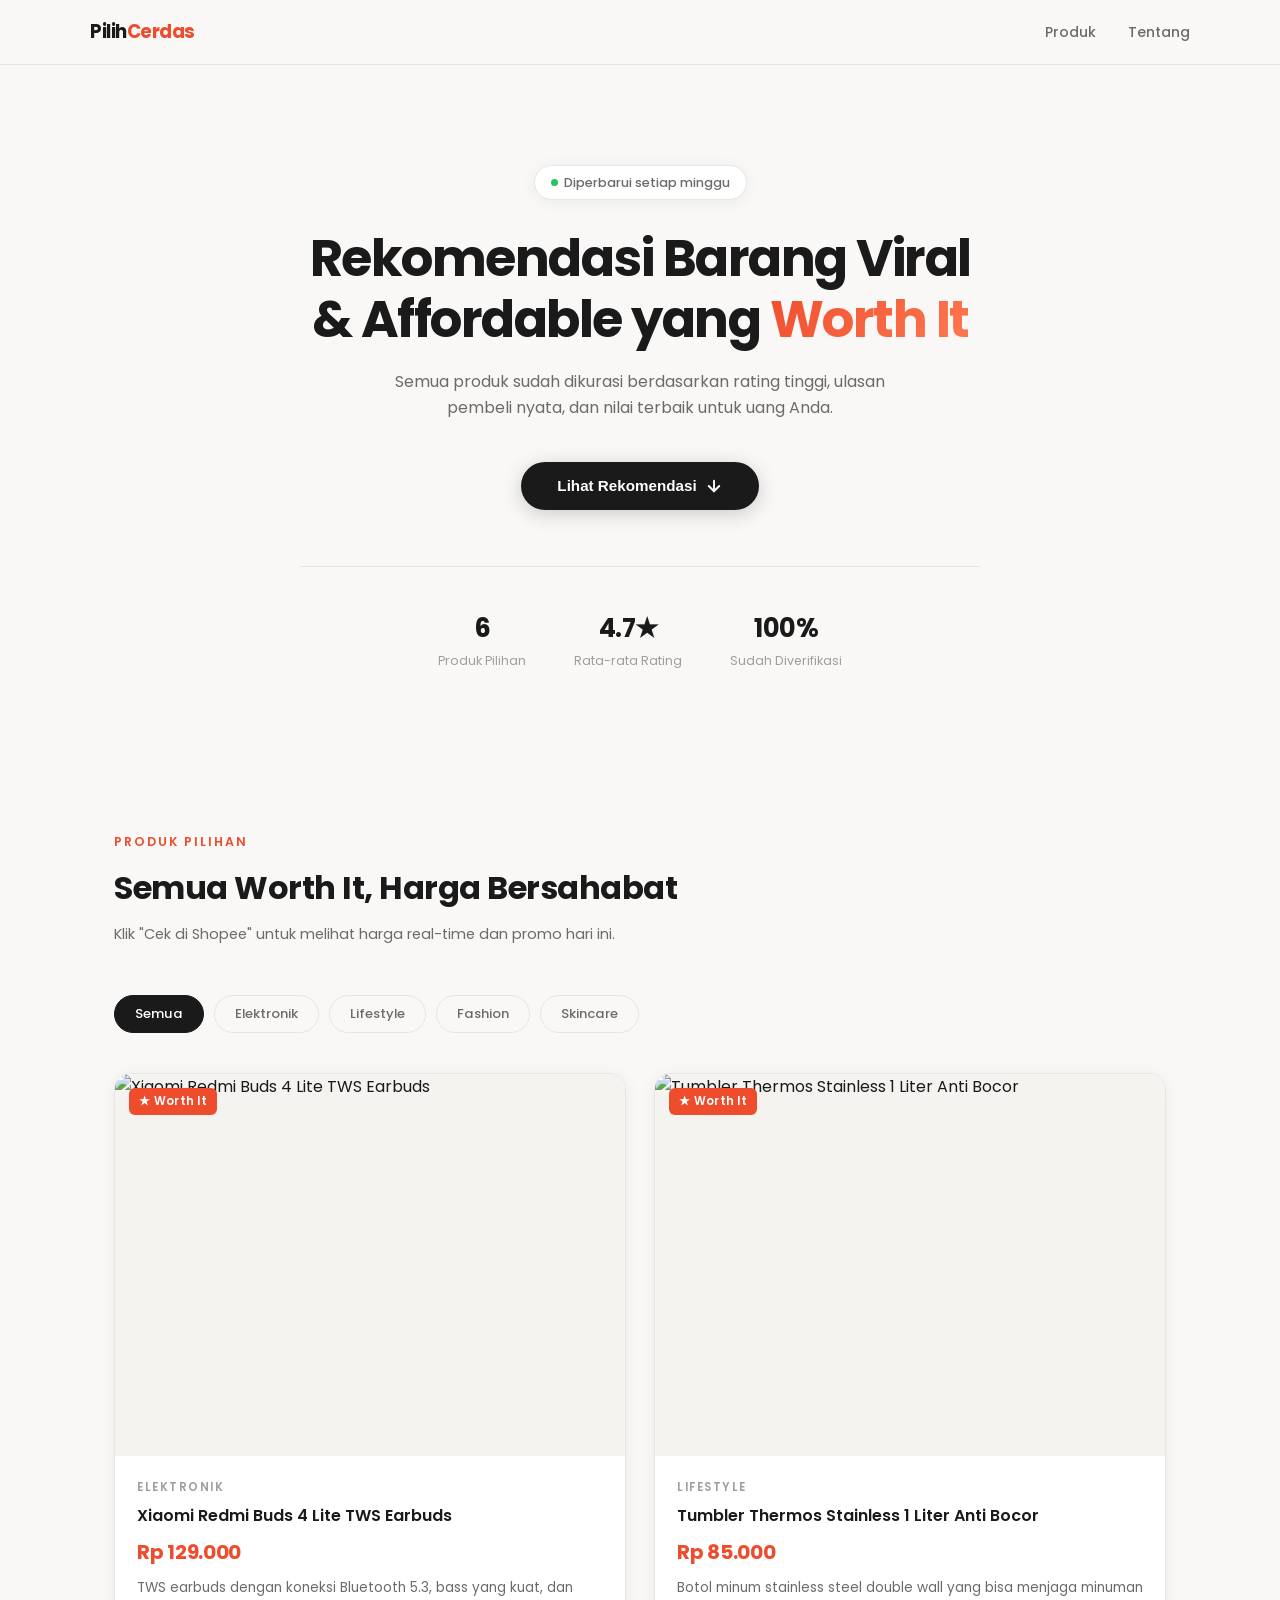
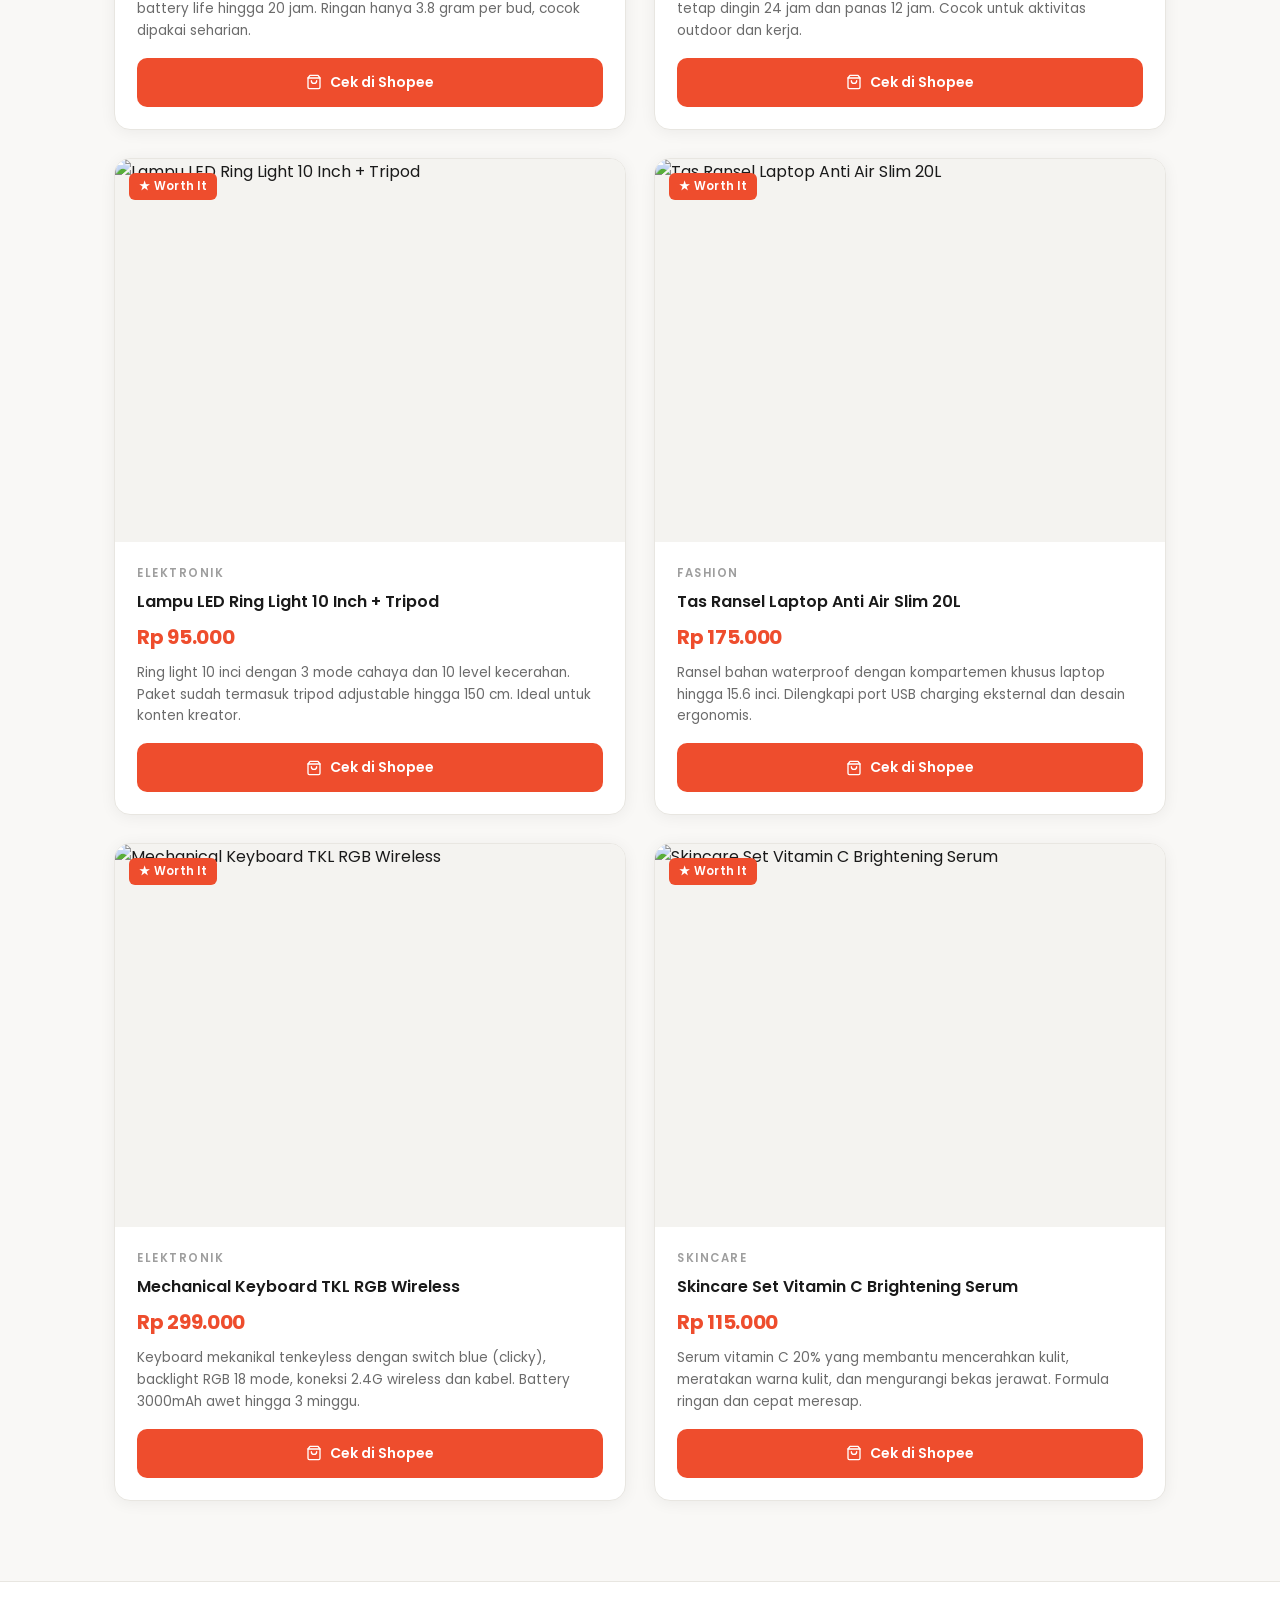
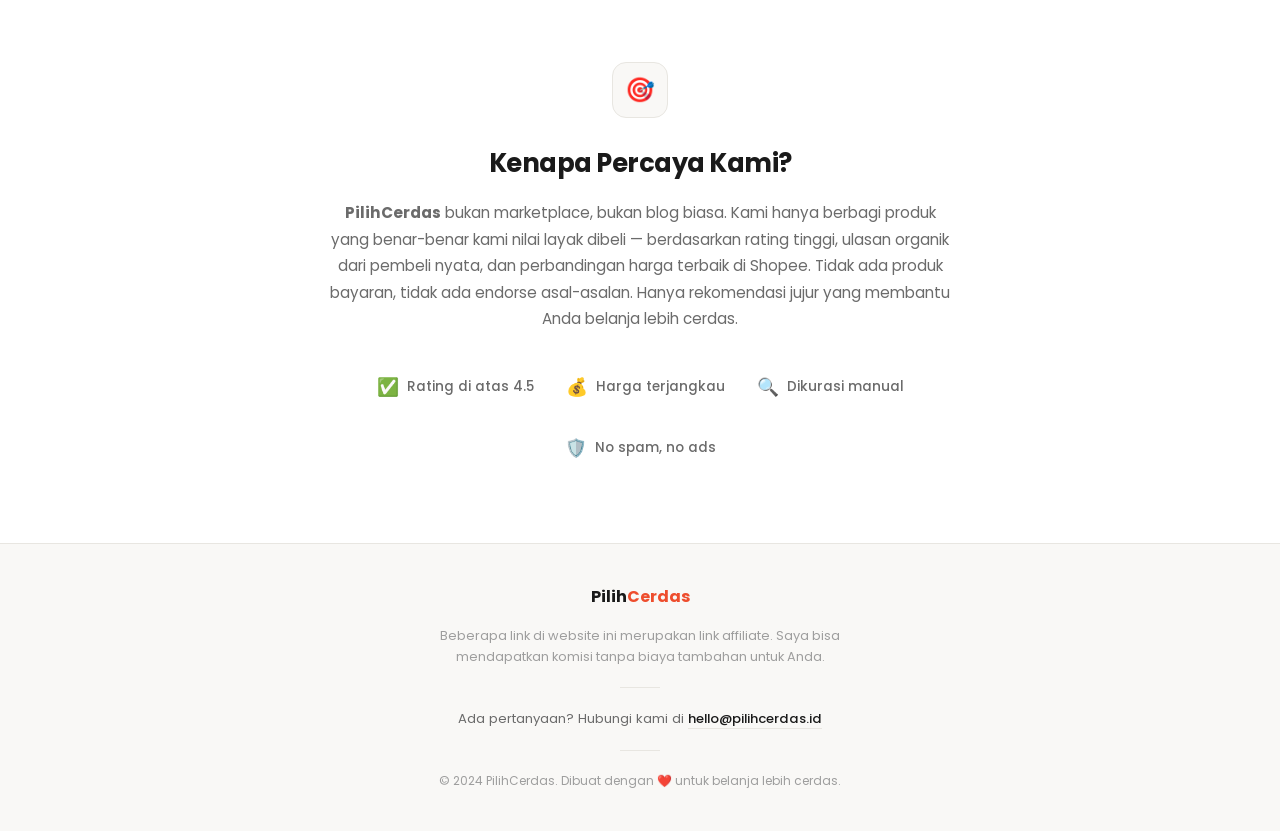
==== index.html @ 6d4639b8 "Update Google Tag Manager ID in index.html" ====
<!DOCTYPE html>
<html lang="id">
<head>
  <meta charset="UTF-8" />
  <meta name="viewport" content="width=device-width, initial-scale=1.0" />
  <title>PilihCerdas – Rekomendasi Produk Terbaik</title>
  <meta name="description" content="Kurasi produk viral & affordable yang sudah diseleksi berdasarkan rating, value, dan kualitas terbaik." />
  <link rel="stylesheet" href="style.css" />
  <!-- Google tag (gtag.js) -->
<script async src="https://www.googletagmanager.com/gtag/js?id=G-D03QNSQJG4"></script>
<script>
  window.dataLayer = window.dataLayer || [];
  function gtag(){dataLayer.push(arguments);}
  gtag('js', new Date());
  gtag('config', 'G-D03QNSQJG4');
</script>
</head>
<body class="index-page">

  <!-- NAVBAR -->
  <nav class="navbar">
    <div class="navbar-inner">
      <div class="nav-logo">Pilih<span>Cerdas</span></div>
      <ul class="nav-links">
        <li><a href="#products">Produk</a></li>
        <li><a href="#about">Tentang</a></li>
      </ul>
    </div>
  </nav>

  <!-- HERO SECTION -->
  <section class="hero">
    <div class="hero-inner">
      <div class="hero-badge">
        <span class="dot"></span>
        Diperbarui setiap minggu
      </div>

      <h1>Rekomendasi Barang Viral &amp; Affordable yang <em>Worth It</em></h1>

      <p class="hero-sub">
        Semua produk sudah dikurasi berdasarkan rating tinggi, ulasan pembeli nyata, dan nilai terbaik untuk uang Anda.
      </p>

      <button class="hero-cta" id="hero-cta">
        Lihat Rekomendasi
        <svg xmlns="http://www.w3.org/2000/svg" width="18" height="18" viewBox="0 0 24 24" fill="none" stroke="currentColor" stroke-width="2.5" stroke-linecap="round" stroke-linejoin="round">
          <line x1="12" y1="5" x2="12" y2="19"/>
          <polyline points="19 12 12 19 5 12"/>
        </svg>
      </button>

      <div class="hero-stats">
        <div class="stat">
          <div class="stat-num" id="stat-products">6</div>
          <div class="stat-label">Produk Pilihan</div>
        </div>
        <div class="stat">
          <div class="stat-num">4.7★</div>
          <div class="stat-label">Rata-rata Rating</div>
        </div>
        <div class="stat">
          <div class="stat-num">100%</div>
          <div class="stat-label">Sudah Diverifikasi</div>
        </div>
      </div>
    </div>
  </section>

  <!-- PRODUCTS SECTION -->
  <section id="products" class="products-section">
    <div class="section-header">
      <span class="section-tag">Produk Pilihan</span>
      <h2 class="section-title">Semua Worth It, Harga Bersahabat</h2>
      <p class="section-desc">Klik "Cek di Shopee" untuk melihat harga real-time dan promo hari ini.</p>
    </div>

    <div class="filter-pills" id="filter-pills">
      <!-- Rendered by JS -->
    </div>

    <div class="product-grid" id="product-grid">
      <!-- Rendered by JS -->
    </div>
  </section>

  <!-- ABOUT SECTION -->
  <section id="about" class="about-section">
    <div class="about-inner">
      <div class="about-icon">🎯</div>
      <h2>Kenapa Percaya Kami?</h2>
      <p>
        <strong>PilihCerdas</strong> bukan marketplace, bukan blog biasa. Kami hanya berbagi produk yang benar-benar kami nilai layak dibeli — berdasarkan rating tinggi, ulasan organik dari pembeli nyata, dan perbandingan harga terbaik di Shopee. Tidak ada produk bayaran, tidak ada endorse asal-asalan. Hanya rekomendasi jujur yang membantu Anda belanja lebih cerdas.
      </p>

      <div class="about-features">
        <div class="about-feat">
          <span class="icon">✅</span>
          Rating di atas 4.5
        </div>
        <div class="about-feat">
          <span class="icon">💰</span>
          Harga terjangkau
        </div>
        <div class="about-feat">
          <span class="icon">🔍</span>
          Dikurasi manual
        </div>
        <div class="about-feat">
          <span class="icon">🛡️</span>
          No spam, no ads
        </div>
      </div>
    </div>
  </section>

  <!-- FOOTER -->
  <footer>
    <div class="footer-inner">
      <div class="footer-logo">Pilih<span>Cerdas</span></div>
      <p class="footer-disclaimer">
        Beberapa link di website ini merupakan link affiliate. Saya bisa mendapatkan komisi tanpa biaya tambahan untuk Anda.
      </p>
      <div class="footer-divider"></div>
      <div class="footer-contact">
        Ada pertanyaan? Hubungi kami di <a href="mailto:hello@pilihcerdas.id">hello@pilihcerdas.id</a>
      </div>
      <div class="footer-divider"></div>
      <div class="footer-copy">© 2024 PilihCerdas. Dibuat dengan ❤️ untuk belanja lebih cerdas.</div>
    </div>
  </footer>

  <script src="script.js"></script>
  <script>
    // Update stats counter
    document.addEventListener('DOMContentLoaded', () => {
      const el = document.getElementById('stat-products');
      if (el) el.textContent = getProducts().length;
    });
  </script>

</body>
</html>
---- style.css ----
/* ================================
   GLOBAL & VARIABLES
================================ */
@import url('https://fonts.googleapis.com/css2?family=Poppins:wght@300;400;500;600;700&display=swap');

:root {
  --bg: #f9f8f6;
  --bg-card: #ffffff;
  --text-primary: #1a1a1a;
  --text-secondary: #6b6b6b;
  --text-muted: #9e9e9e;
  --accent: #1a1a1a;
  --accent-hover: #333333;
  --shopee: #ee4d2d;
  --shopee-hover: #d43a1e;
  --border: #e8e6e1;
  --shadow: 0 2px 16px rgba(0,0,0,0.06);
  --shadow-hover: 0 8px 32px rgba(0,0,0,0.12);
  --radius: 16px;
  --radius-sm: 10px;
  --radius-btn: 50px;
  --transition: 0.25s ease;
  --max-width: 1100px;
}

*, *::before, *::after {
  box-sizing: border-box;
  margin: 0;
  padding: 0;
}

html {
  scroll-behavior: smooth;
  font-size: 16px;
}

body {
  font-family: 'Poppins', sans-serif;
  background: var(--bg);
  color: var(--text-primary);
  line-height: 1.65;
  -webkit-font-smoothing: antialiased;
}

a {
  color: inherit;
  text-decoration: none;
}

img {
  max-width: 100%;
  display: block;
}

/* ================================
   NAVBAR
================================ */
.navbar {
  position: sticky;
  top: 0;
  z-index: 100;
  background: rgba(249, 248, 246, 0.88);
  backdrop-filter: blur(12px);
  -webkit-backdrop-filter: blur(12px);
  border-bottom: 1px solid var(--border);
  padding: 0 24px;
}

.navbar-inner {
  max-width: var(--max-width);
  margin: 0 auto;
  height: 64px;
  display: flex;
  align-items: center;
  justify-content: space-between;
}

.nav-logo {
  font-size: 1.15rem;
  font-weight: 700;
  letter-spacing: -0.5px;
}

.nav-logo span {
  color: var(--shopee);
}

.nav-links {
  display: flex;
  align-items: center;
  gap: 32px;
  list-style: none;
}

.nav-links a {
  font-size: 0.875rem;
  font-weight: 500;
  color: var(--text-secondary);
  transition: color var(--transition);
}

.nav-links a:hover {
  color: var(--text-primary);
}

/* ================================
   HERO SECTION
================================ */
.hero {
  padding: 100px 24px 80px;
  text-align: center;
  background: var(--bg);
}

.hero-inner {
  max-width: 680px;
  margin: 0 auto;
}

.hero-badge {
  display: inline-flex;
  align-items: center;
  gap: 6px;
  background: #fff;
  border: 1px solid var(--border);
  border-radius: var(--radius-btn);
  padding: 6px 16px;
  font-size: 0.8rem;
  font-weight: 500;
  color: var(--text-secondary);
  margin-bottom: 28px;
  box-shadow: var(--shadow);
}

.hero-badge .dot {
  width: 7px;
  height: 7px;
  background: #22c55e;
  border-radius: 50%;
  animation: pulse-dot 2s infinite;
}

@keyframes pulse-dot {
  0%, 100% { opacity: 1; }
  50% { opacity: 0.4; }
}

.hero h1 {
  font-size: clamp(2rem, 5vw, 3.2rem);
  font-weight: 700;
  line-height: 1.18;
  letter-spacing: -1.5px;
  color: var(--text-primary);
  margin-bottom: 20px;
}

.hero h1 em {
  font-style: normal;
  background: linear-gradient(135deg, var(--shopee), #ff7a50);
  -webkit-background-clip: text;
  -webkit-text-fill-color: transparent;
  background-clip: text;
}

.hero-sub {
  font-size: 1rem;
  color: var(--text-secondary);
  font-weight: 400;
  max-width: 520px;
  margin: 0 auto 40px;
}

.hero-cta {
  display: inline-flex;
  align-items: center;
  gap: 8px;
  background: var(--accent);
  color: #fff;
  padding: 15px 36px;
  border-radius: var(--radius-btn);
  font-size: 0.95rem;
  font-weight: 600;
  cursor: pointer;
  border: none;
  transition: background var(--transition), transform var(--transition), box-shadow var(--transition);
  box-shadow: 0 4px 20px rgba(0,0,0,0.18);
}

.hero-cta:hover {
  background: var(--accent-hover);
  transform: translateY(-2px);
  box-shadow: 0 8px 28px rgba(0,0,0,0.22);
}

.hero-cta svg {
  transition: transform var(--transition);
}

.hero-cta:hover svg {
  transform: translateY(3px);
}

.hero-stats {
  display: flex;
  justify-content: center;
  gap: 48px;
  margin-top: 56px;
  padding-top: 40px;
  border-top: 1px solid var(--border);
}

.stat {
  text-align: center;
}

.stat-num {
  font-size: 1.6rem;
  font-weight: 700;
  letter-spacing: -0.5px;
}

.stat-label {
  font-size: 0.78rem;
  color: var(--text-muted);
  font-weight: 400;
  margin-top: 2px;
}

/* ================================
   PRODUCT SECTION
================================ */
.products-section {
  padding: 80px 24px;
  max-width: var(--max-width);
  margin: 0 auto;
}

.section-header {
  margin-bottom: 48px;
}

.section-tag {
  font-size: 0.78rem;
  font-weight: 600;
  letter-spacing: 2px;
  text-transform: uppercase;
  color: var(--shopee);
  display: block;
  margin-bottom: 10px;
}

.section-title {
  font-size: clamp(1.5rem, 3vw, 2rem);
  font-weight: 700;
  letter-spacing: -0.5px;
  color: var(--text-primary);
}

.section-desc {
  font-size: 0.9rem;
  color: var(--text-secondary);
  margin-top: 8px;
}

/* Filter Pills */
.filter-pills {
  display: flex;
  gap: 10px;
  flex-wrap: wrap;
  margin-bottom: 40px;
}

.pill {
  padding: 8px 20px;
  border-radius: var(--radius-btn);
  border: 1.5px solid var(--border);
  background: transparent;
  font-family: 'Poppins', sans-serif;
  font-size: 0.82rem;
  font-weight: 500;
  color: var(--text-secondary);
  cursor: pointer;
  transition: all var(--transition);
}

.pill:hover {
  border-color: var(--accent);
  color: var(--accent);
}

.pill.active {
  background: var(--accent);
  border-color: var(--accent);
  color: #fff;
}

/* Product Grid */
.product-grid {
  display: grid;
  grid-template-columns: 1fr;
  gap: 24px;
}

@media (min-width: 640px) {
  .product-grid {
    grid-template-columns: repeat(2, 1fr);
  }
}

@media (min-width: 900px) {
  .product-grid {
    grid-template-columns: repeat(2, 1fr);
    gap: 28px;
  }
}

/* Product Card */
.product-card {
  background: var(--bg-card);
  border-radius: var(--radius);
  box-shadow: var(--shadow);
  border: 1px solid var(--border);
  overflow: hidden;
  display: flex;
  flex-direction: column;
  transition: transform var(--transition), box-shadow var(--transition);
}

.product-card:hover {
  transform: translateY(-4px);
  box-shadow: var(--shadow-hover);
}

.card-image-wrap {
  position: relative;
  overflow: hidden;
  background: #f4f3f0;
  aspect-ratio: 4/3;
}

.card-image-wrap img {
  width: 100%;
  height: 100%;
  object-fit: cover;
  transition: transform 0.4s ease;
}

.product-card:hover .card-image-wrap img {
  transform: scale(1.04);
}

.card-badge {
  position: absolute;
  top: 14px;
  left: 14px;
  background: var(--shopee);
  color: #fff;
  font-size: 0.72rem;
  font-weight: 600;
  padding: 4px 10px;
  border-radius: 6px;
  letter-spacing: 0.3px;
}

.card-body {
  padding: 22px;
  display: flex;
  flex-direction: column;
  flex: 1;
  gap: 8px;
}

.card-category {
  font-size: 0.72rem;
  font-weight: 600;
  letter-spacing: 1.5px;
  text-transform: uppercase;
  color: var(--text-muted);
}

.card-name {
  font-size: 1rem;
  font-weight: 600;
  color: var(--text-primary);
  line-height: 1.4;
}

.card-price {
  font-size: 1.25rem;
  font-weight: 700;
  color: var(--shopee);
  letter-spacing: -0.3px;
}

.card-desc {
  font-size: 0.85rem;
  color: var(--text-secondary);
  line-height: 1.6;
  flex: 1;
  display: -webkit-box;
  -webkit-line-clamp: 3;
  -webkit-box-orient: vertical;
  overflow: hidden;
}

.card-cta {
  display: flex;
  align-items: center;
  justify-content: center;
  gap: 8px;
  margin-top: 8px;
  padding: 13px 20px;
  background: var(--shopee);
  color: #fff;
  border-radius: var(--radius-sm);
  font-size: 0.88rem;
  font-weight: 600;
  text-align: center;
  transition: background var(--transition), transform var(--transition);
  text-decoration: none;
}

.card-cta:hover {
  background: var(--shopee-hover);
  transform: translateY(-1px);
}

.card-cta svg {
  width: 16px;
  height: 16px;
  flex-shrink: 0;
}

/* Empty State */
.empty-state {
  grid-column: 1 / -1;
  text-align: center;
  padding: 80px 20px;
  color: var(--text-muted);
}

.empty-state svg {
  margin: 0 auto 16px;
  opacity: 0.3;
}

/* ================================
   ABOUT SECTION
================================ */
.about-section {
  padding: 80px 24px;
  background: #fff;
  border-top: 1px solid var(--border);
  border-bottom: 1px solid var(--border);
}

.about-inner {
  max-width: 620px;
  margin: 0 auto;
  text-align: center;
}

.about-icon {
  width: 56px;
  height: 56px;
  background: var(--bg);
  border: 1px solid var(--border);
  border-radius: 14px;
  display: flex;
  align-items: center;
  justify-content: center;
  margin: 0 auto 24px;
  font-size: 1.5rem;
}

.about-inner h2 {
  font-size: 1.6rem;
  font-weight: 700;
  letter-spacing: -0.5px;
  margin-bottom: 16px;
}

.about-inner p {
  font-size: 0.95rem;
  color: var(--text-secondary);
  line-height: 1.75;
}

.about-features {
  display: flex;
  justify-content: center;
  gap: 32px;
  margin-top: 40px;
  flex-wrap: wrap;
}

.about-feat {
  display: flex;
  align-items: center;
  gap: 8px;
  font-size: 0.85rem;
  font-weight: 500;
  color: var(--text-secondary);
}

.about-feat span.icon {
  font-size: 1.1rem;
}

/* ================================
   FOOTER
================================ */
footer {
  padding: 40px 24px;
  text-align: center;
}

.footer-inner {
  max-width: var(--max-width);
  margin: 0 auto;
}

.footer-logo {
  font-size: 1rem;
  font-weight: 700;
  margin-bottom: 16px;
}

.footer-logo span {
  color: var(--shopee);
}

.footer-disclaimer {
  font-size: 0.8rem;
  color: var(--text-muted);
  max-width: 480px;
  margin: 0 auto 12px;
  line-height: 1.6;
}

.footer-contact {
  font-size: 0.82rem;
  color: var(--text-secondary);
}

.footer-contact a {
  color: var(--text-primary);
  font-weight: 500;
  border-bottom: 1px solid var(--border);
  transition: border-color var(--transition);
}

.footer-contact a:hover {
  border-color: var(--text-primary);
}

.footer-divider {
  width: 40px;
  height: 1px;
  background: var(--border);
  margin: 20px auto;
}

.footer-copy {
  font-size: 0.75rem;
  color: var(--text-muted);
}

/* ================================
   LOADING SKELETON
================================ */
.skeleton {
  background: linear-gradient(90deg, #f0efed 25%, #e8e6e1 50%, #f0efed 75%);
  background-size: 200% 100%;
  animation: shimmer 1.4s infinite;
  border-radius: 8px;
}

@keyframes shimmer {
  0% { background-position: 200% 0; }
  100% { background-position: -200% 0; }
}

/* ================================
   ADMIN PAGE
================================ */
body.admin-page {
  background: #f4f5f7;
  min-height: 100vh;
}

.admin-login {
  min-height: 100vh;
  display: flex;
  align-items: center;
  justify-content: center;
  padding: 24px;
}

.login-card {
  background: #fff;
  border-radius: var(--radius);
  box-shadow: 0 4px 40px rgba(0,0,0,0.1);
  padding: 48px 40px;
  width: 100%;
  max-width: 400px;
  text-align: center;
}

.login-card h1 {
  font-size: 1.5rem;
  font-weight: 700;
  margin-bottom: 6px;
}

.login-card p {
  font-size: 0.875rem;
  color: var(--text-secondary);
  margin-bottom: 32px;
}

.login-form {
  display: flex;
  flex-direction: column;
  gap: 16px;
  text-align: left;
}

.form-group label {
  display: block;
  font-size: 0.82rem;
  font-weight: 600;
  color: var(--text-primary);
  margin-bottom: 6px;
}

.form-control {
  width: 100%;
  padding: 11px 16px;
  border: 1.5px solid var(--border);
  border-radius: var(--radius-sm);
  font-family: 'Poppins', sans-serif;
  font-size: 0.9rem;
  color: var(--text-primary);
  background: var(--bg);
  transition: border-color var(--transition), box-shadow var(--transition);
  outline: none;
}

.form-control:focus {
  border-color: var(--accent);
  box-shadow: 0 0 0 3px rgba(26,26,26,0.08);
}

.btn {
  display: inline-flex;
  align-items: center;
  justify-content: center;
  gap: 8px;
  padding: 12px 24px;
  border-radius: var(--radius-sm);
  font-family: 'Poppins', sans-serif;
  font-size: 0.88rem;
  font-weight: 600;
  cursor: pointer;
  border: none;
  transition: all var(--transition);
}

.btn-primary {
  background: var(--accent);
  color: #fff;
  width: 100%;
}

.btn-primary:hover {
  background: var(--accent-hover);
  transform: translateY(-1px);
}

.btn-danger {
  background: #fee2e2;
  color: #dc2626;
}

.btn-danger:hover {
  background: #fecaca;
}

.btn-secondary {
  background: var(--bg);
  border: 1.5px solid var(--border);
  color: var(--text-primary);
}

.btn-secondary:hover {
  background: var(--border);
}

.btn-sm {
  padding: 7px 14px;
  font-size: 0.8rem;
}

.btn-shopee {
  background: var(--shopee);
  color: #fff;
}

.btn-shopee:hover {
  background: var(--shopee-hover);
}

.error-msg {
  background: #fee2e2;
  color: #dc2626;
  padding: 10px 14px;
  border-radius: var(--radius-sm);
  font-size: 0.82rem;
  font-weight: 500;
  display: none;
}

/* Admin Dashboard */
.admin-header {
  background: #fff;
  border-bottom: 1px solid var(--border);
  padding: 0 24px;
}

.admin-header-inner {
  max-width: 1200px;
  margin: 0 auto;
  height: 64px;
  display: flex;
  align-items: center;
  justify-content: space-between;
}

.admin-logo {
  font-size: 1.1rem;
  font-weight: 700;
}

.admin-logo .tag {
  font-size: 0.7rem;
  background: var(--shopee);
  color: #fff;
  padding: 2px 8px;
  border-radius: 4px;
  margin-left: 8px;
  font-weight: 600;
  letter-spacing: 0.5px;
}

.admin-container {
  max-width: 1200px;
  margin: 0 auto;
  padding: 32px 24px;
}

.dashboard-stats {
  display: grid;
  grid-template-columns: repeat(auto-fit, minmax(180px, 1fr));
  gap: 16px;
  margin-bottom: 32px;
}

.stat-card {
  background: #fff;
  border-radius: var(--radius);
  padding: 22px;
  border: 1px solid var(--border);
}

.stat-card .stat-num {
  font-size: 2rem;
  margin-bottom: 4px;
}

.stat-card .stat-label {
  font-size: 0.82rem;
  color: var(--text-muted);
}

.panel {
  background: #fff;
  border-radius: var(--radius);
  border: 1px solid var(--border);
  overflow: hidden;
  margin-bottom: 24px;
}

.panel-header {
  padding: 20px 24px;
  border-bottom: 1px solid var(--border);
  display: flex;
  align-items: center;
  justify-content: space-between;
}

.panel-title {
  font-size: 1rem;
  font-weight: 600;
}

.panel-body {
  padding: 24px;
}

/* Form Grid */
.form-grid {
  display: grid;
  grid-template-columns: 1fr;
  gap: 16px;
}

@media (min-width: 640px) {
  .form-grid {
    grid-template-columns: repeat(2, 1fr);
  }
}

.form-grid .full-width {
  grid-column: 1 / -1;
}

/* Product Table */
.table-wrap {
  overflow-x: auto;
  -webkit-overflow-scrolling: touch;
}

table {
  width: 100%;
  border-collapse: collapse;
  font-size: 0.875rem;
}

thead th {
  text-align: left;
  padding: 12px 16px;
  font-size: 0.75rem;
  font-weight: 600;
  letter-spacing: 0.8px;
  text-transform: uppercase;
  color: var(--text-muted);
  background: var(--bg);
  border-bottom: 1px solid var(--border);
}

tbody tr {
  border-bottom: 1px solid var(--border);
  transition: background var(--transition);
}

tbody tr:last-child {
  border-bottom: none;
}

tbody tr:hover {
  background: var(--bg);
}

tbody td {
  padding: 14px 16px;
  vertical-align: middle;
  color: var(--text-primary);
}

.td-img img {
  width: 52px;
  height: 52px;
  object-fit: cover;
  border-radius: 8px;
  border: 1px solid var(--border);
}

.td-name {
  font-weight: 500;
  max-width: 180px;
}

.td-price {
  font-weight: 700;
  color: var(--shopee);
  white-space: nowrap;
}

.td-cat .badge {
  background: var(--bg);
  border: 1px solid var(--border);
  padding: 3px 10px;
  border-radius: 20px;
  font-size: 0.75rem;
  font-weight: 500;
}

.td-actions {
  display: flex;
  gap: 8px;
  white-space: nowrap;
}

.modal-overlay {
  position: fixed;
  inset: 0;
  background: rgba(0,0,0,0.45);
  backdrop-filter: blur(4px);
  z-index: 200;
  display: flex;
  align-items: center;
  justify-content: center;
  padding: 24px;
  opacity: 0;
  visibility: hidden;
  transition: opacity 0.2s ease, visibility 0.2s ease;
}

.modal-overlay.active {
  opacity: 1;
  visibility: visible;
}

.modal {
  background: #fff;
  border-radius: var(--radius);
  width: 100%;
  max-width: 600px;
  max-height: 90vh;
  overflow-y: auto;
  box-shadow: 0 24px 64px rgba(0,0,0,0.2);
  transform: translateY(16px);
  transition: transform 0.2s ease;
}

.modal-overlay.active .modal {
  transform: translateY(0);
}

.modal-header {
  padding: 24px 24px 0;
  display: flex;
  align-items: center;
  justify-content: space-between;
  margin-bottom: 24px;
}

.modal-title {
  font-size: 1.1rem;
  font-weight: 700;
}

.modal-close {
  background: none;
  border: none;
  cursor: pointer;
  font-size: 1.4rem;
  color: var(--text-muted);
  line-height: 1;
  padding: 4px;
  transition: color var(--transition);
}

.modal-close:hover {
  color: var(--text-primary);
}

.modal-body {
  padding: 0 24px 24px;
}

.modal-footer {
  padding: 16px 24px 24px;
  display: flex;
  gap: 12px;
  justify-content: flex-end;
}

textarea.form-control {
  resize: vertical;
  min-height: 80px;
}

.toast {
  position: fixed;
  bottom: 24px;
  right: 24px;
  background: var(--text-primary);
  color: #fff;
  padding: 12px 20px;
  border-radius: var(--radius-sm);
  font-size: 0.875rem;
  font-weight: 500;
  z-index: 999;
  transform: translateY(80px);
  opacity: 0;
  transition: all 0.3s ease;
  box-shadow: var(--shadow-hover);
}

.toast.show {
  transform: translateY(0);
  opacity: 1;
}

.toast.success {
  background: #16a34a;
}

.toast.error {
  background: #dc2626;
}

/* ================================
   RESPONSIVE
================================ */
@media (max-width: 640px) {
  .hero {
    padding: 72px 24px 60px;
  }

  .hero-stats {
    gap: 28px;
  }

  .navbar-inner {
    height: 56px;
  }

  .nav-links {
    gap: 20px;
  }

  .nav-links li:not(:last-child) {
    display: none;
  }

  .modal-footer {
    flex-direction: column-reverse;
  }

  .modal-footer .btn {
    width: 100%;
  }

  .admin-header-inner {
    height: 56px;
  }
}

@media (max-width: 400px) {
  .hero-stats {
    flex-direction: column;
    gap: 20px;
  }

  .login-card {
    padding: 32px 24px;
  }
}
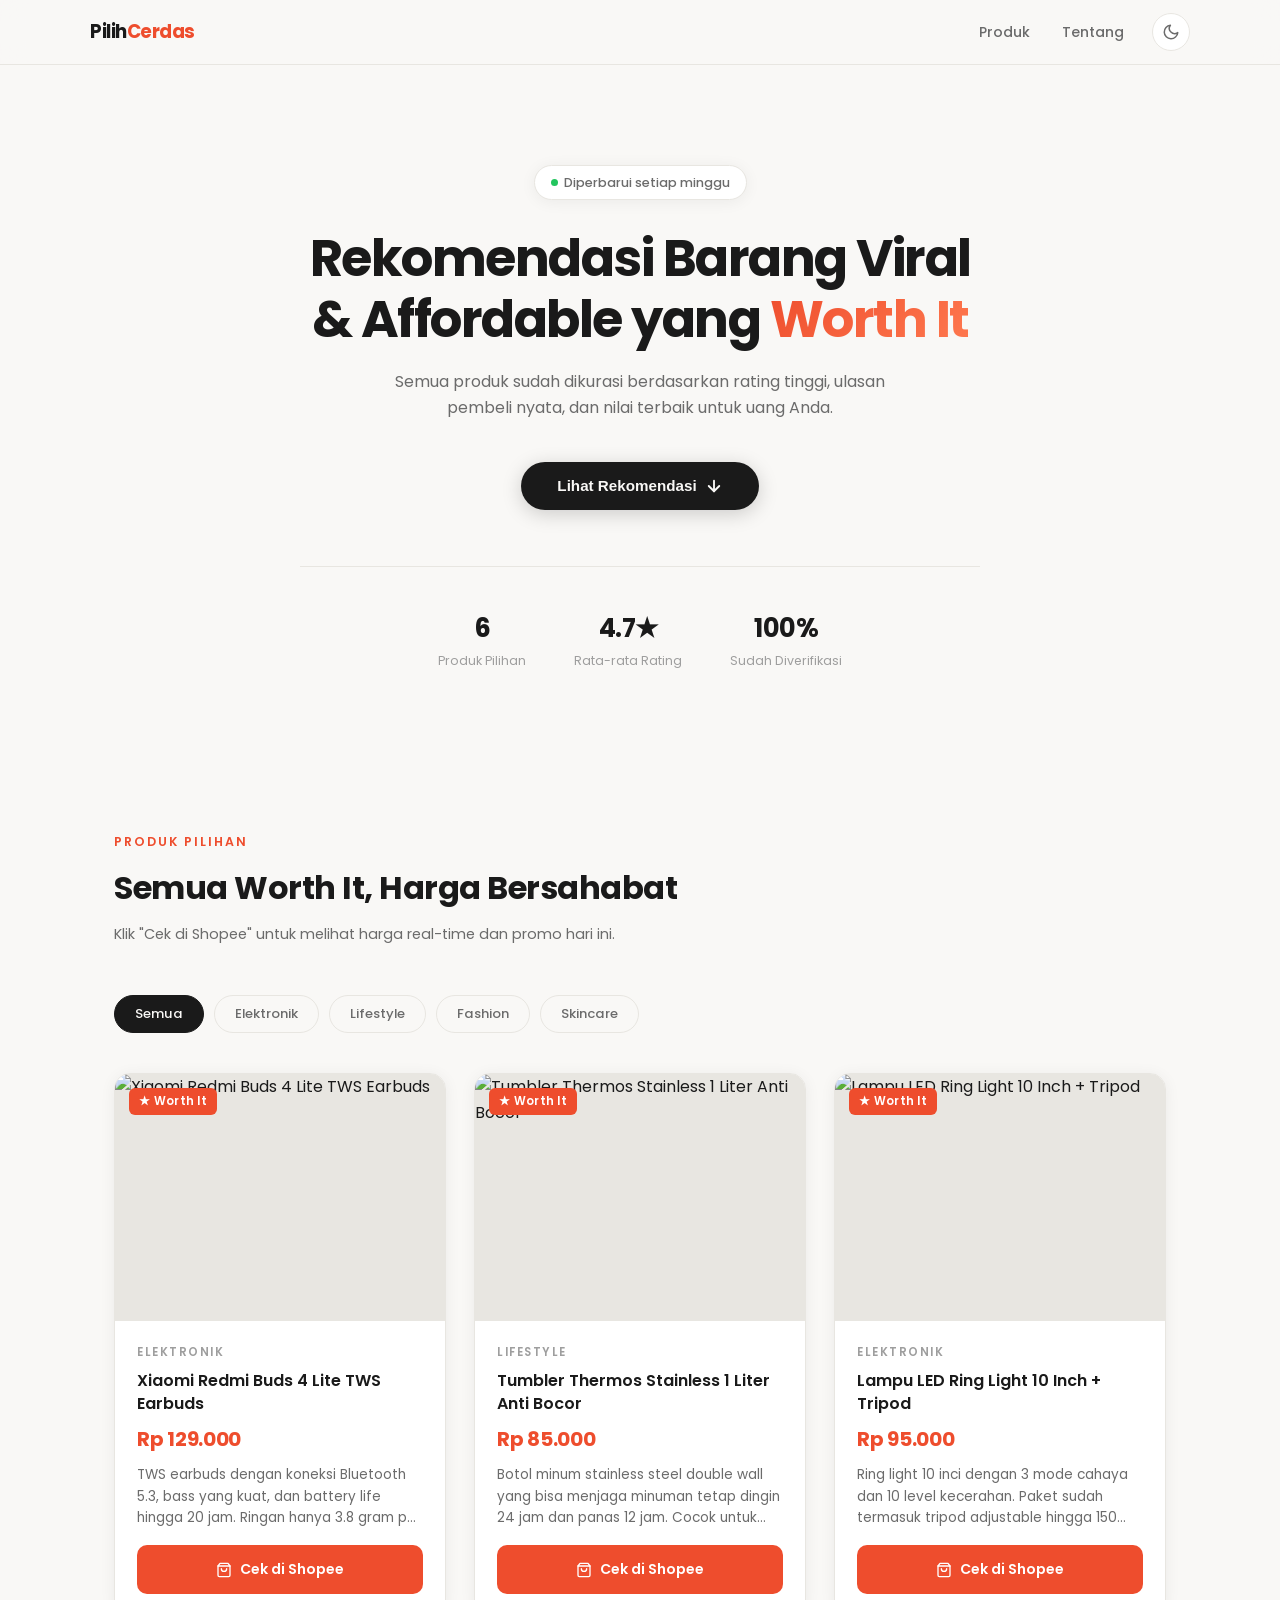
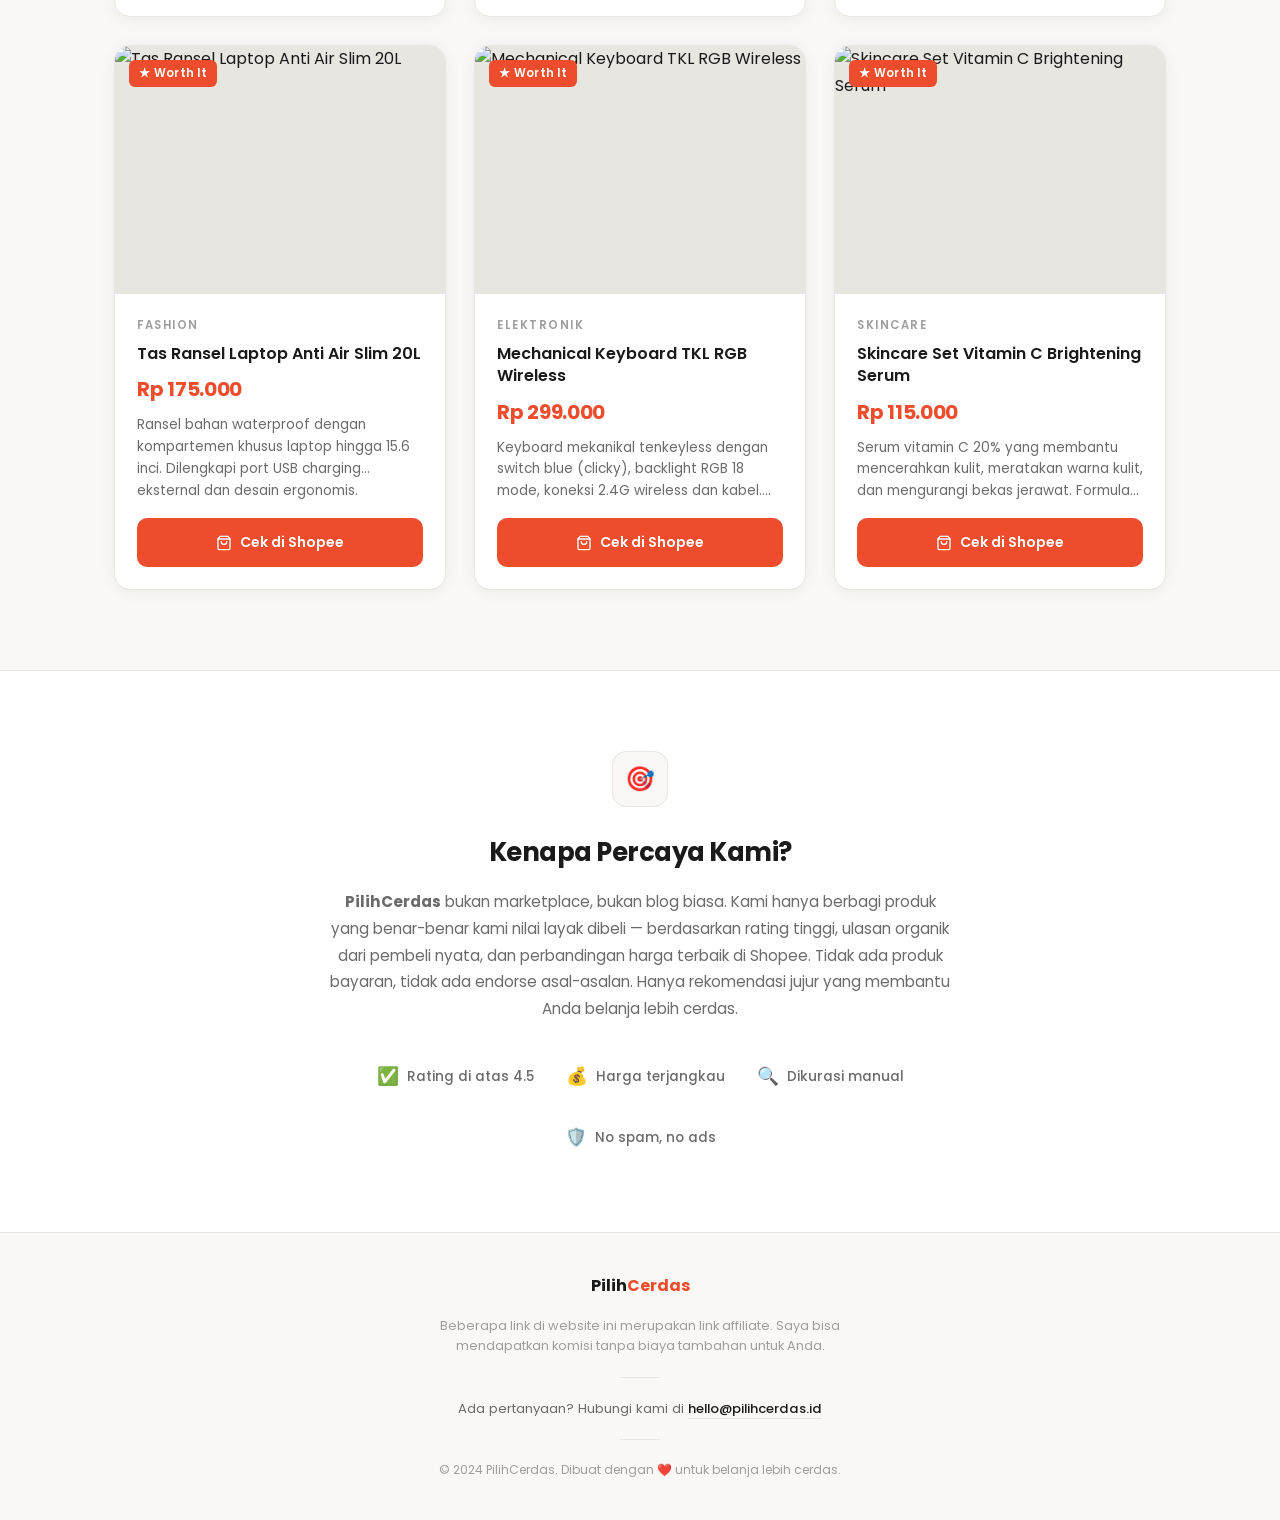
==== commit 2e61de3b: "Add files via upload" ====
--- a/index.html
+++ b/index.html
@@ -6,25 +6,29 @@
   <title>PilihCerdas – Rekomendasi Produk Terbaik</title>
   <meta name="description" content="Kurasi produk viral & affordable yang sudah diseleksi berdasarkan rating, value, dan kualitas terbaik." />
   <link rel="stylesheet" href="style.css" />
-  <!-- Google tag (gtag.js) -->
-<script async src="https://www.googletagmanager.com/gtag/js?id=G-D03QNSQJG4"></script>
-<script>
-  window.dataLayer = window.dataLayer || [];
-  function gtag(){dataLayer.push(arguments);}
-  gtag('js', new Date());
-  gtag('config', 'G-D03QNSQJG4');
-</script>
 </head>
 <body class="index-page">
+
+  <!-- PRELOADER -->
+  <div id="preloader" class="preloader">
+    <div class="preloader-inner">
+      <div class="preloader-logo">Pilih<span>Cerdas</span></div>
+      <div class="preloader-tag">BEST CHOICE</div>
+      <div class="preloader-bar"><div class="preloader-fill"></div></div>
+    </div>
+  </div>
 
   <!-- NAVBAR -->
   <nav class="navbar">
     <div class="navbar-inner">
       <div class="nav-logo">Pilih<span>Cerdas</span></div>
-      <ul class="nav-links">
-        <li><a href="#products">Produk</a></li>
-        <li><a href="#about">Tentang</a></li>
-      </ul>
+      <div class="nav-right">
+        <ul class="nav-links">
+          <li><a href="#products">Produk</a></li>
+          <li><a href="#about">Tentang</a></li>
+        </ul>
+        <button id="theme-toggle" class="theme-toggle" aria-label="Toggle dark mode"></button>
+      </div>
     </div>
   </nav>
 
@@ -131,13 +135,6 @@
   </footer>
 
   <script src="script.js"></script>
-  <script>
-    // Update stats counter
-    document.addEventListener('DOMContentLoaded', () => {
-      const el = document.getElementById('stat-products');
-      if (el) el.textContent = getProducts().length;
-    });
-  </script>
 
 </body>
 </html>
--- a/style.css
+++ b/style.css
@@ -6,6 +6,7 @@
 :root {
   --bg: #f9f8f6;
   --bg-card: #ffffff;
+  --bg-about: #ffffff;
   --text-primary: #1a1a1a;
   --text-secondary: #6b6b6b;
   --text-muted: #9e9e9e;
@@ -23,6 +24,21 @@
   --max-width: 1100px;
 }
 
+/* DARK MODE */
+[data-theme="dark"] {
+  --bg: #111110;
+  --bg-card: #1c1c1a;
+  --bg-about: #161614;
+  --text-primary: #f0ede8;
+  --text-secondary: #a09d97;
+  --text-muted: #6b6866;
+  --accent: #f0ede8;
+  --accent-hover: #d4d0cb;
+  --border: #2a2926;
+  --shadow: 0 2px 16px rgba(0,0,0,0.3);
+  --shadow-hover: 0 8px 32px rgba(0,0,0,0.45);
+}
+
 *, *::before, *::after {
   box-sizing: border-box;
   margin: 0;
@@ -40,6 +56,7 @@
   color: var(--text-primary);
   line-height: 1.65;
   -webkit-font-smoothing: antialiased;
+  transition: background 0.3s ease, color 0.3s ease;
 }
 
 a {
@@ -50,6 +67,88 @@
 img {
   max-width: 100%;
   display: block;
+}
+
+/* ================================
+   PRELOADER
+================================ */
+.preloader {
+  position: fixed;
+  inset: 0;
+  z-index: 9999;
+  background: #0e0e0d;
+  display: flex;
+  align-items: center;
+  justify-content: center;
+  flex-direction: column;
+  transition: opacity 0.6s ease, visibility 0.6s ease;
+}
+
+.preloader.hide {
+  opacity: 0;
+  visibility: hidden;
+}
+
+.preloader-inner {
+  text-align: center;
+  animation: preloader-enter 0.5s ease forwards;
+}
+
+@keyframes preloader-enter {
+  from { opacity: 0; transform: translateY(12px); }
+  to   { opacity: 1; transform: translateY(0); }
+}
+
+.preloader-logo {
+  font-family: 'Poppins', sans-serif;
+  font-size: 1.6rem;
+  font-weight: 700;
+  color: #fff;
+  letter-spacing: -0.5px;
+  margin-bottom: 8px;
+}
+
+.preloader-logo span {
+  color: #ee4d2d;
+}
+
+.preloader-tag {
+  font-family: 'Poppins', sans-serif;
+  font-size: 0.65rem;
+  font-weight: 700;
+  letter-spacing: 5px;
+  text-transform: uppercase;
+  color: #ee4d2d;
+  margin-bottom: 28px;
+  animation: blink-tag 1.2s ease-in-out infinite;
+}
+
+@keyframes blink-tag {
+  0%, 100% { opacity: 1; }
+  50%       { opacity: 0.35; }
+}
+
+.preloader-bar {
+  width: 120px;
+  height: 2px;
+  background: rgba(255,255,255,0.1);
+  border-radius: 99px;
+  overflow: hidden;
+  margin: 0 auto;
+}
+
+.preloader-fill {
+  height: 100%;
+  width: 0;
+  background: linear-gradient(90deg, #ee4d2d, #ff7a50);
+  border-radius: 99px;
+  animation: bar-fill 1.6s ease forwards;
+}
+
+@keyframes bar-fill {
+  0%   { width: 0%; }
+  60%  { width: 75%; }
+  100% { width: 100%; }
 }
 
 /* ================================
@@ -64,6 +163,11 @@
   -webkit-backdrop-filter: blur(12px);
   border-bottom: 1px solid var(--border);
   padding: 0 24px;
+  transition: background 0.3s ease, border-color 0.3s ease;
+}
+
+[data-theme="dark"] .navbar {
+  background: rgba(17, 17, 16, 0.88);
 }
 
 .navbar-inner {
@@ -85,6 +189,12 @@
   color: var(--shopee);
 }
 
+.nav-right {
+  display: flex;
+  align-items: center;
+  gap: 28px;
+}
+
 .nav-links {
   display: flex;
   align-items: center;
@@ -101,6 +211,28 @@
 
 .nav-links a:hover {
   color: var(--text-primary);
+}
+
+/* Theme Toggle Button */
+.theme-toggle {
+  width: 38px;
+  height: 38px;
+  border-radius: 50%;
+  border: 1.5px solid var(--border);
+  background: var(--bg-card);
+  color: var(--text-secondary);
+  display: flex;
+  align-items: center;
+  justify-content: center;
+  cursor: pointer;
+  transition: all var(--transition);
+  flex-shrink: 0;
+}
+
+.theme-toggle:hover {
+  border-color: var(--text-primary);
+  color: var(--text-primary);
+  transform: rotate(15deg);
 }
 
 /* ================================
@@ -121,7 +253,7 @@
   display: inline-flex;
   align-items: center;
   gap: 6px;
-  background: #fff;
+  background: var(--bg-card);
   border: 1px solid var(--border);
   border-radius: var(--radius-btn);
   padding: 6px 16px;
@@ -175,7 +307,7 @@
   align-items: center;
   gap: 8px;
   background: var(--accent);
-  color: #fff;
+  color: var(--bg);
   padding: 15px 36px;
   border-radius: var(--radius-btn);
   font-size: 0.95rem;
@@ -291,7 +423,7 @@
 .pill.active {
   background: var(--accent);
   border-color: var(--accent);
-  color: #fff;
+  color: var(--bg);
 }
 
 /* Product Grid */
@@ -301,7 +433,7 @@
   gap: 24px;
 }
 
-@media (min-width: 640px) {
+@media (min-width: 540px) {
   .product-grid {
     grid-template-columns: repeat(2, 1fr);
   }
@@ -309,7 +441,7 @@
 
 @media (min-width: 900px) {
   .product-grid {
-    grid-template-columns: repeat(2, 1fr);
+    grid-template-columns: repeat(3, 1fr);
     gap: 28px;
   }
 }
@@ -334,7 +466,7 @@
 .card-image-wrap {
   position: relative;
   overflow: hidden;
-  background: #f4f3f0;
+  background: var(--border);
   aspect-ratio: 4/3;
 }
 
@@ -449,7 +581,7 @@
 ================================ */
 .about-section {
   padding: 80px 24px;
-  background: #fff;
+  background: var(--bg-about);
   border-top: 1px solid var(--border);
   border-bottom: 1px solid var(--border);
 }
@@ -513,6 +645,7 @@
 footer {
   padding: 40px 24px;
   text-align: center;
+  background: var(--bg);
 }
 
 .footer-inner {
@@ -570,7 +703,7 @@
    LOADING SKELETON
 ================================ */
 .skeleton {
-  background: linear-gradient(90deg, #f0efed 25%, #e8e6e1 50%, #f0efed 75%);
+  background: linear-gradient(90deg, var(--border) 25%, var(--bg) 50%, var(--border) 75%);
   background-size: 200% 100%;
   animation: shimmer 1.4s infinite;
   border-radius: 8px;
@@ -582,446 +715,15 @@
 }
 
 /* ================================
-   ADMIN PAGE
-================================ */
-body.admin-page {
-  background: #f4f5f7;
-  min-height: 100vh;
-}
-
-.admin-login {
-  min-height: 100vh;
-  display: flex;
-  align-items: center;
-  justify-content: center;
-  padding: 24px;
-}
-
-.login-card {
-  background: #fff;
-  border-radius: var(--radius);
-  box-shadow: 0 4px 40px rgba(0,0,0,0.1);
-  padding: 48px 40px;
-  width: 100%;
-  max-width: 400px;
-  text-align: center;
-}
-
-.login-card h1 {
-  font-size: 1.5rem;
-  font-weight: 700;
-  margin-bottom: 6px;
-}
-
-.login-card p {
-  font-size: 0.875rem;
-  color: var(--text-secondary);
-  margin-bottom: 32px;
-}
-
-.login-form {
-  display: flex;
-  flex-direction: column;
-  gap: 16px;
-  text-align: left;
-}
-
-.form-group label {
-  display: block;
-  font-size: 0.82rem;
-  font-weight: 600;
-  color: var(--text-primary);
-  margin-bottom: 6px;
-}
-
-.form-control {
-  width: 100%;
-  padding: 11px 16px;
-  border: 1.5px solid var(--border);
-  border-radius: var(--radius-sm);
-  font-family: 'Poppins', sans-serif;
-  font-size: 0.9rem;
-  color: var(--text-primary);
-  background: var(--bg);
-  transition: border-color var(--transition), box-shadow var(--transition);
-  outline: none;
-}
-
-.form-control:focus {
-  border-color: var(--accent);
-  box-shadow: 0 0 0 3px rgba(26,26,26,0.08);
-}
-
-.btn {
-  display: inline-flex;
-  align-items: center;
-  justify-content: center;
-  gap: 8px;
-  padding: 12px 24px;
-  border-radius: var(--radius-sm);
-  font-family: 'Poppins', sans-serif;
-  font-size: 0.88rem;
-  font-weight: 600;
-  cursor: pointer;
-  border: none;
-  transition: all var(--transition);
-}
-
-.btn-primary {
-  background: var(--accent);
-  color: #fff;
-  width: 100%;
-}
-
-.btn-primary:hover {
-  background: var(--accent-hover);
-  transform: translateY(-1px);
-}
-
-.btn-danger {
-  background: #fee2e2;
-  color: #dc2626;
-}
-
-.btn-danger:hover {
-  background: #fecaca;
-}
-
-.btn-secondary {
-  background: var(--bg);
-  border: 1.5px solid var(--border);
-  color: var(--text-primary);
-}
-
-.btn-secondary:hover {
-  background: var(--border);
-}
-
-.btn-sm {
-  padding: 7px 14px;
-  font-size: 0.8rem;
-}
-
-.btn-shopee {
-  background: var(--shopee);
-  color: #fff;
-}
-
-.btn-shopee:hover {
-  background: var(--shopee-hover);
-}
-
-.error-msg {
-  background: #fee2e2;
-  color: #dc2626;
-  padding: 10px 14px;
-  border-radius: var(--radius-sm);
-  font-size: 0.82rem;
-  font-weight: 500;
-  display: none;
-}
-
-/* Admin Dashboard */
-.admin-header {
-  background: #fff;
-  border-bottom: 1px solid var(--border);
-  padding: 0 24px;
-}
-
-.admin-header-inner {
-  max-width: 1200px;
-  margin: 0 auto;
-  height: 64px;
-  display: flex;
-  align-items: center;
-  justify-content: space-between;
-}
-
-.admin-logo {
-  font-size: 1.1rem;
-  font-weight: 700;
-}
-
-.admin-logo .tag {
-  font-size: 0.7rem;
-  background: var(--shopee);
-  color: #fff;
-  padding: 2px 8px;
-  border-radius: 4px;
-  margin-left: 8px;
-  font-weight: 600;
-  letter-spacing: 0.5px;
-}
-
-.admin-container {
-  max-width: 1200px;
-  margin: 0 auto;
-  padding: 32px 24px;
-}
-
-.dashboard-stats {
-  display: grid;
-  grid-template-columns: repeat(auto-fit, minmax(180px, 1fr));
-  gap: 16px;
-  margin-bottom: 32px;
-}
-
-.stat-card {
-  background: #fff;
-  border-radius: var(--radius);
-  padding: 22px;
-  border: 1px solid var(--border);
-}
-
-.stat-card .stat-num {
-  font-size: 2rem;
-  margin-bottom: 4px;
-}
-
-.stat-card .stat-label {
-  font-size: 0.82rem;
-  color: var(--text-muted);
-}
-
-.panel {
-  background: #fff;
-  border-radius: var(--radius);
-  border: 1px solid var(--border);
-  overflow: hidden;
-  margin-bottom: 24px;
-}
-
-.panel-header {
-  padding: 20px 24px;
-  border-bottom: 1px solid var(--border);
-  display: flex;
-  align-items: center;
-  justify-content: space-between;
-}
-
-.panel-title {
-  font-size: 1rem;
-  font-weight: 600;
-}
-
-.panel-body {
-  padding: 24px;
-}
-
-/* Form Grid */
-.form-grid {
-  display: grid;
-  grid-template-columns: 1fr;
-  gap: 16px;
-}
-
-@media (min-width: 640px) {
-  .form-grid {
-    grid-template-columns: repeat(2, 1fr);
-  }
-}
-
-.form-grid .full-width {
-  grid-column: 1 / -1;
-}
-
-/* Product Table */
-.table-wrap {
-  overflow-x: auto;
-  -webkit-overflow-scrolling: touch;
-}
-
-table {
-  width: 100%;
-  border-collapse: collapse;
-  font-size: 0.875rem;
-}
-
-thead th {
-  text-align: left;
-  padding: 12px 16px;
-  font-size: 0.75rem;
-  font-weight: 600;
-  letter-spacing: 0.8px;
-  text-transform: uppercase;
-  color: var(--text-muted);
-  background: var(--bg);
-  border-bottom: 1px solid var(--border);
-}
-
-tbody tr {
-  border-bottom: 1px solid var(--border);
-  transition: background var(--transition);
-}
-
-tbody tr:last-child {
-  border-bottom: none;
-}
-
-tbody tr:hover {
-  background: var(--bg);
-}
-
-tbody td {
-  padding: 14px 16px;
-  vertical-align: middle;
-  color: var(--text-primary);
-}
-
-.td-img img {
-  width: 52px;
-  height: 52px;
-  object-fit: cover;
-  border-radius: 8px;
-  border: 1px solid var(--border);
-}
-
-.td-name {
-  font-weight: 500;
-  max-width: 180px;
-}
-
-.td-price {
-  font-weight: 700;
-  color: var(--shopee);
-  white-space: nowrap;
-}
-
-.td-cat .badge {
-  background: var(--bg);
-  border: 1px solid var(--border);
-  padding: 3px 10px;
-  border-radius: 20px;
-  font-size: 0.75rem;
-  font-weight: 500;
-}
-
-.td-actions {
-  display: flex;
-  gap: 8px;
-  white-space: nowrap;
-}
-
-.modal-overlay {
-  position: fixed;
-  inset: 0;
-  background: rgba(0,0,0,0.45);
-  backdrop-filter: blur(4px);
-  z-index: 200;
-  display: flex;
-  align-items: center;
-  justify-content: center;
-  padding: 24px;
-  opacity: 0;
-  visibility: hidden;
-  transition: opacity 0.2s ease, visibility 0.2s ease;
-}
-
-.modal-overlay.active {
-  opacity: 1;
-  visibility: visible;
-}
-
-.modal {
-  background: #fff;
-  border-radius: var(--radius);
-  width: 100%;
-  max-width: 600px;
-  max-height: 90vh;
-  overflow-y: auto;
-  box-shadow: 0 24px 64px rgba(0,0,0,0.2);
-  transform: translateY(16px);
-  transition: transform 0.2s ease;
-}
-
-.modal-overlay.active .modal {
-  transform: translateY(0);
-}
-
-.modal-header {
-  padding: 24px 24px 0;
-  display: flex;
-  align-items: center;
-  justify-content: space-between;
-  margin-bottom: 24px;
-}
-
-.modal-title {
-  font-size: 1.1rem;
-  font-weight: 700;
-}
-
-.modal-close {
-  background: none;
-  border: none;
-  cursor: pointer;
-  font-size: 1.4rem;
-  color: var(--text-muted);
-  line-height: 1;
-  padding: 4px;
-  transition: color var(--transition);
-}
-
-.modal-close:hover {
-  color: var(--text-primary);
-}
-
-.modal-body {
-  padding: 0 24px 24px;
-}
-
-.modal-footer {
-  padding: 16px 24px 24px;
-  display: flex;
-  gap: 12px;
-  justify-content: flex-end;
-}
-
-textarea.form-control {
-  resize: vertical;
-  min-height: 80px;
-}
-
-.toast {
-  position: fixed;
-  bottom: 24px;
-  right: 24px;
-  background: var(--text-primary);
-  color: #fff;
-  padding: 12px 20px;
-  border-radius: var(--radius-sm);
-  font-size: 0.875rem;
-  font-weight: 500;
-  z-index: 999;
-  transform: translateY(80px);
-  opacity: 0;
-  transition: all 0.3s ease;
-  box-shadow: var(--shadow-hover);
-}
-
-.toast.show {
-  transform: translateY(0);
-  opacity: 1;
-}
-
-.toast.success {
-  background: #16a34a;
-}
-
-.toast.error {
-  background: #dc2626;
-}
-
-/* ================================
-   RESPONSIVE
+   RESPONSIVE – MOBILE
 ================================ */
 @media (max-width: 640px) {
   .hero {
-    padding: 72px 24px 60px;
+    padding: 72px 20px 60px;
   }
 
   .hero-stats {
-    gap: 28px;
+    gap: 24px;
   }
 
   .navbar-inner {
@@ -1029,23 +731,18 @@
   }
 
   .nav-links {
+    gap: 18px;
+  }
+
+  /* Hide nav links on very small screens, keep theme toggle */
+  @media (max-width: 360px) {
+    .nav-links {
+      display: none;
+    }
+  }
+
+  .about-features {
     gap: 20px;
-  }
-
-  .nav-links li:not(:last-child) {
-    display: none;
-  }
-
-  .modal-footer {
-    flex-direction: column-reverse;
-  }
-
-  .modal-footer .btn {
-    width: 100%;
-  }
-
-  .admin-header-inner {
-    height: 56px;
   }
 }
 
@@ -1055,7 +752,7 @@
     gap: 20px;
   }
 
-  .login-card {
-    padding: 32px 24px;
-  }
-}
+  .hero h1 {
+    letter-spacing: -0.8px;
+  }
+}
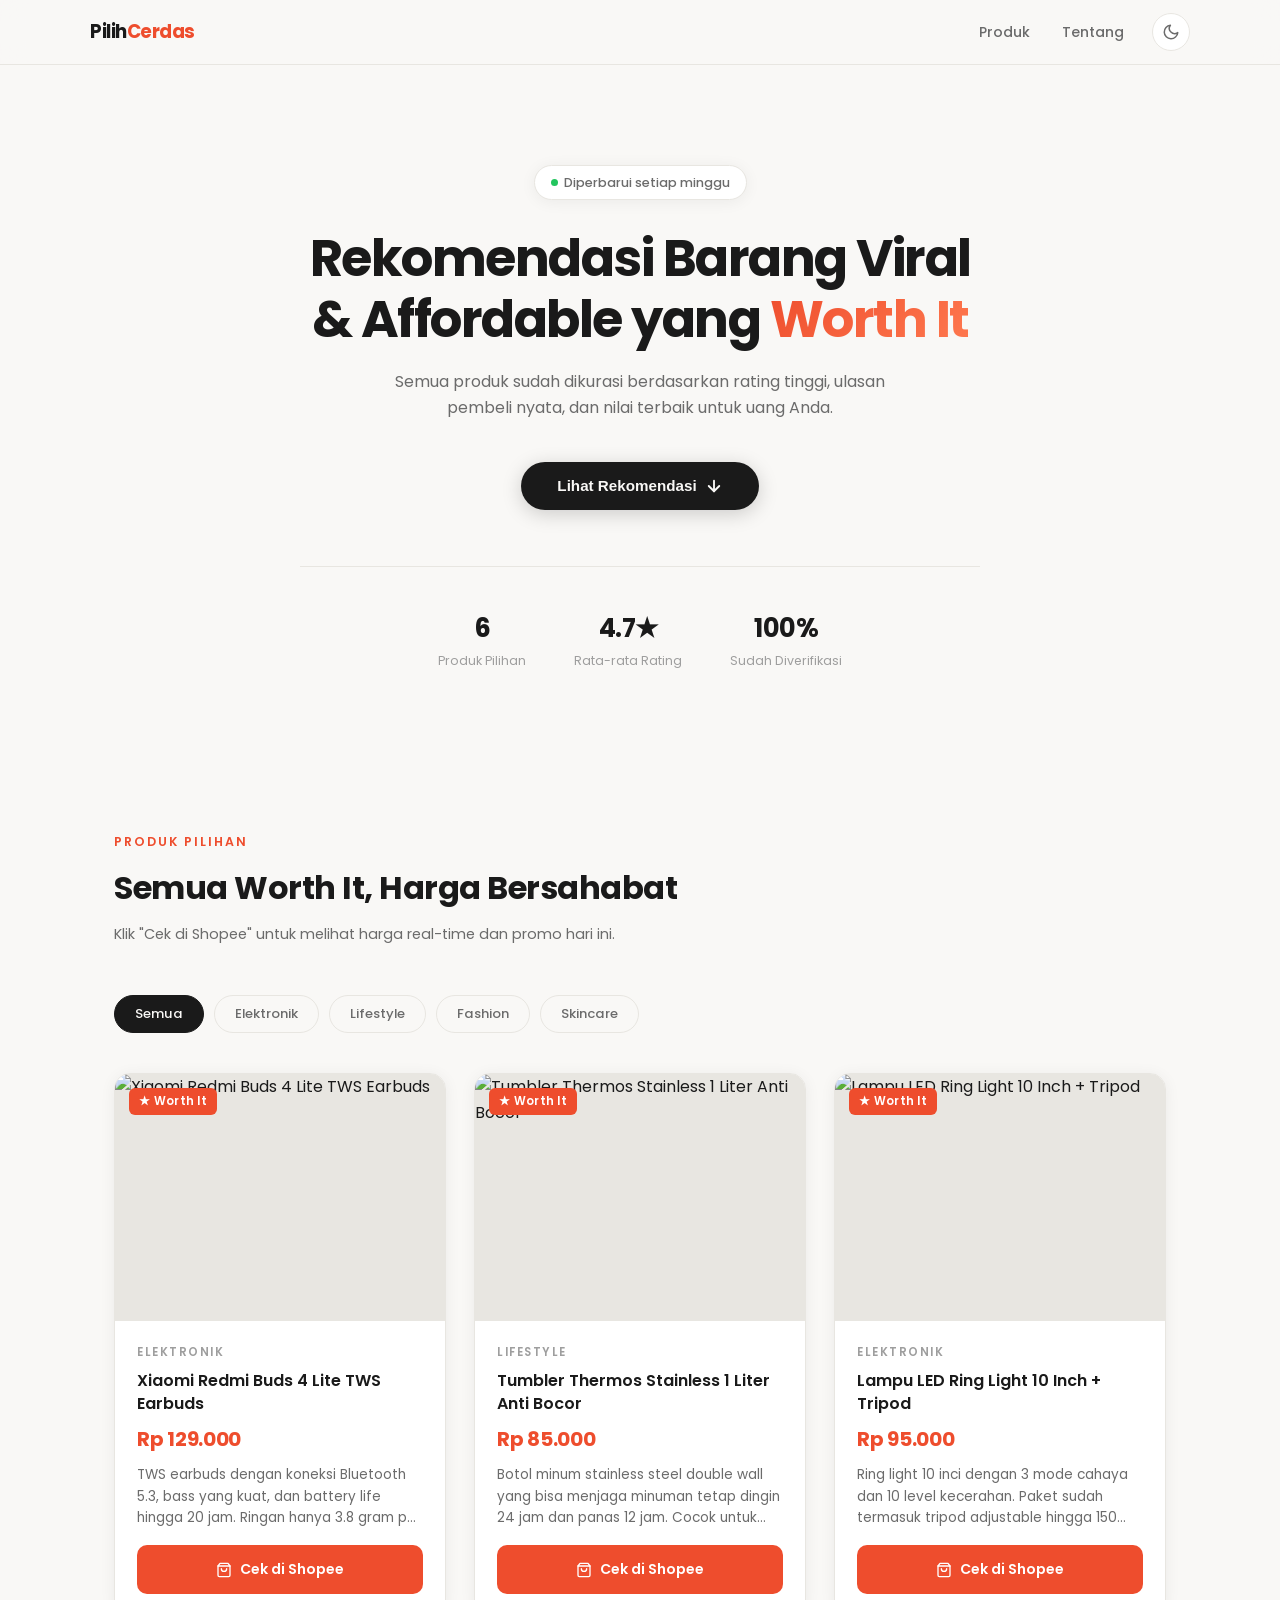
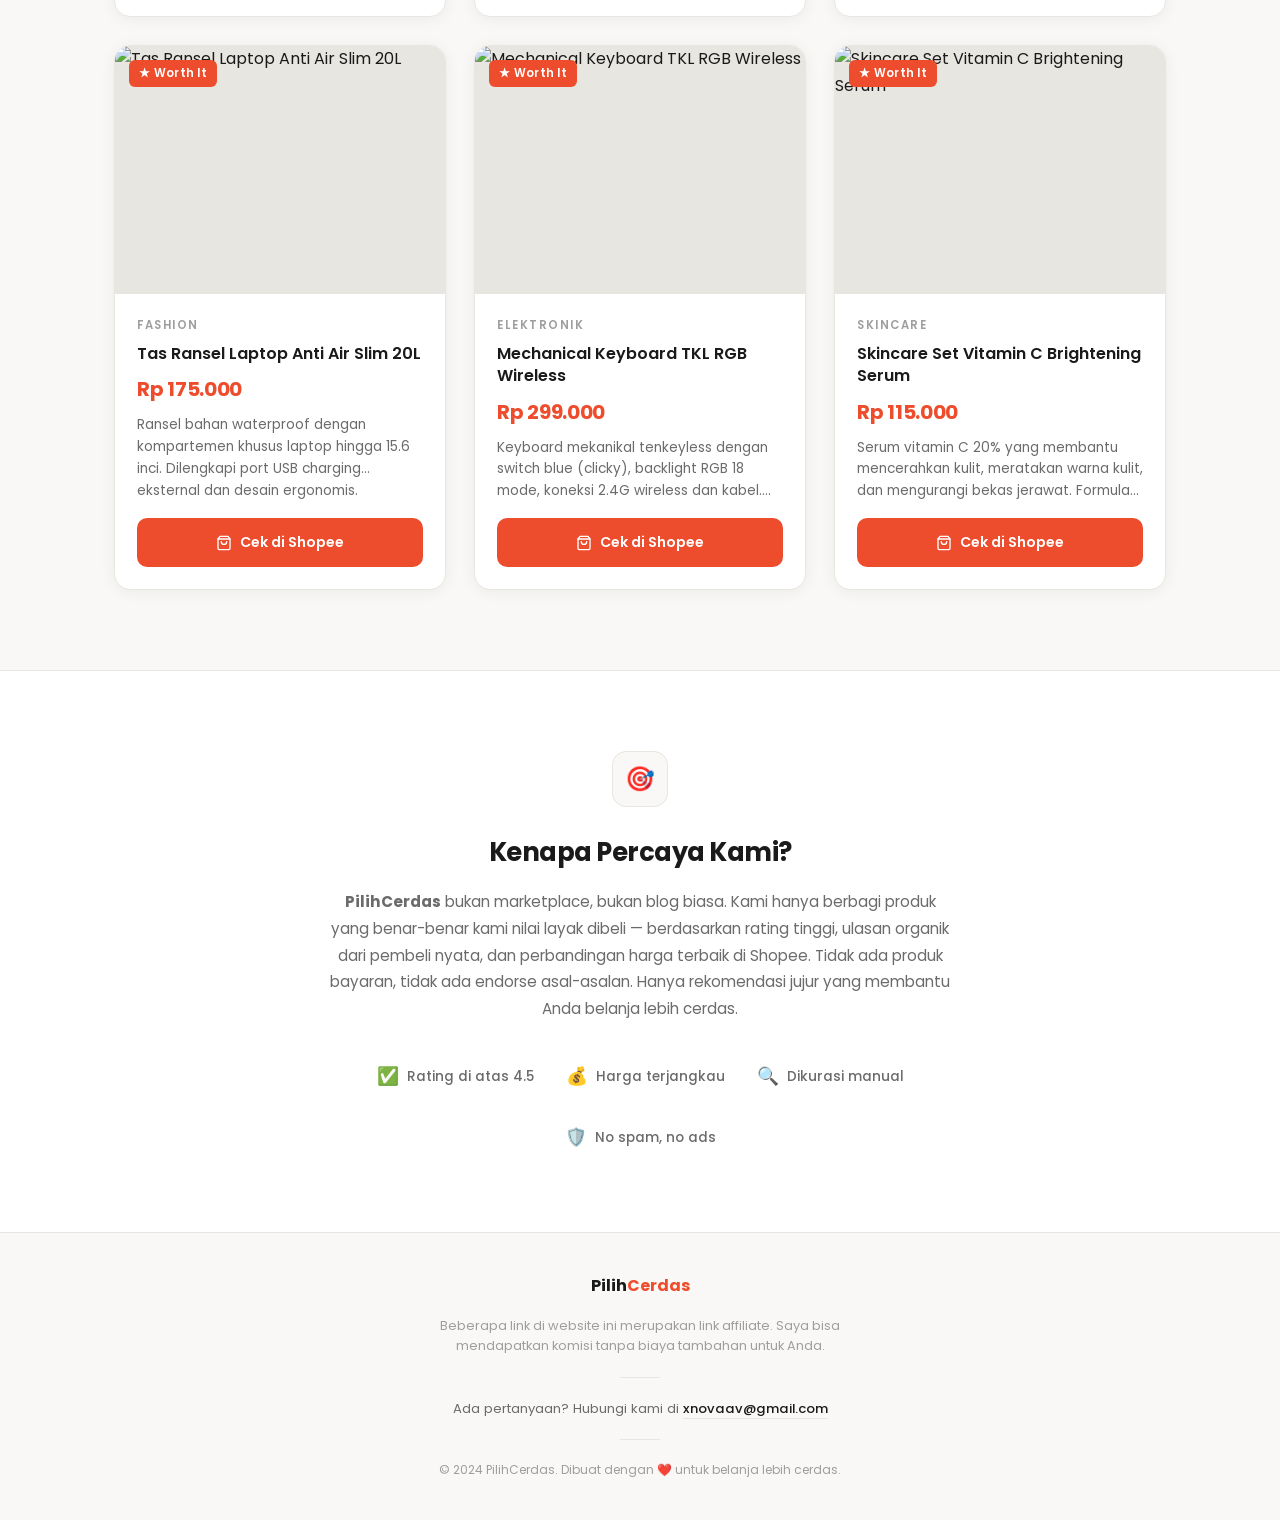
==== commit 2193094b: "Update index.html" ====
--- a/index.html
+++ b/index.html
@@ -127,7 +127,7 @@
       </p>
       <div class="footer-divider"></div>
       <div class="footer-contact">
-        Ada pertanyaan? Hubungi kami di <a href="mailto:hello@pilihcerdas.id">hello@pilihcerdas.id</a>
+        Ada pertanyaan? Hubungi kami di <a href="mailto:xnovaav@gmail.com">xnovaav@gmail.com</a>
       </div>
       <div class="footer-divider"></div>
       <div class="footer-copy">© 2024 PilihCerdas. Dibuat dengan ❤️ untuk belanja lebih cerdas.</div>
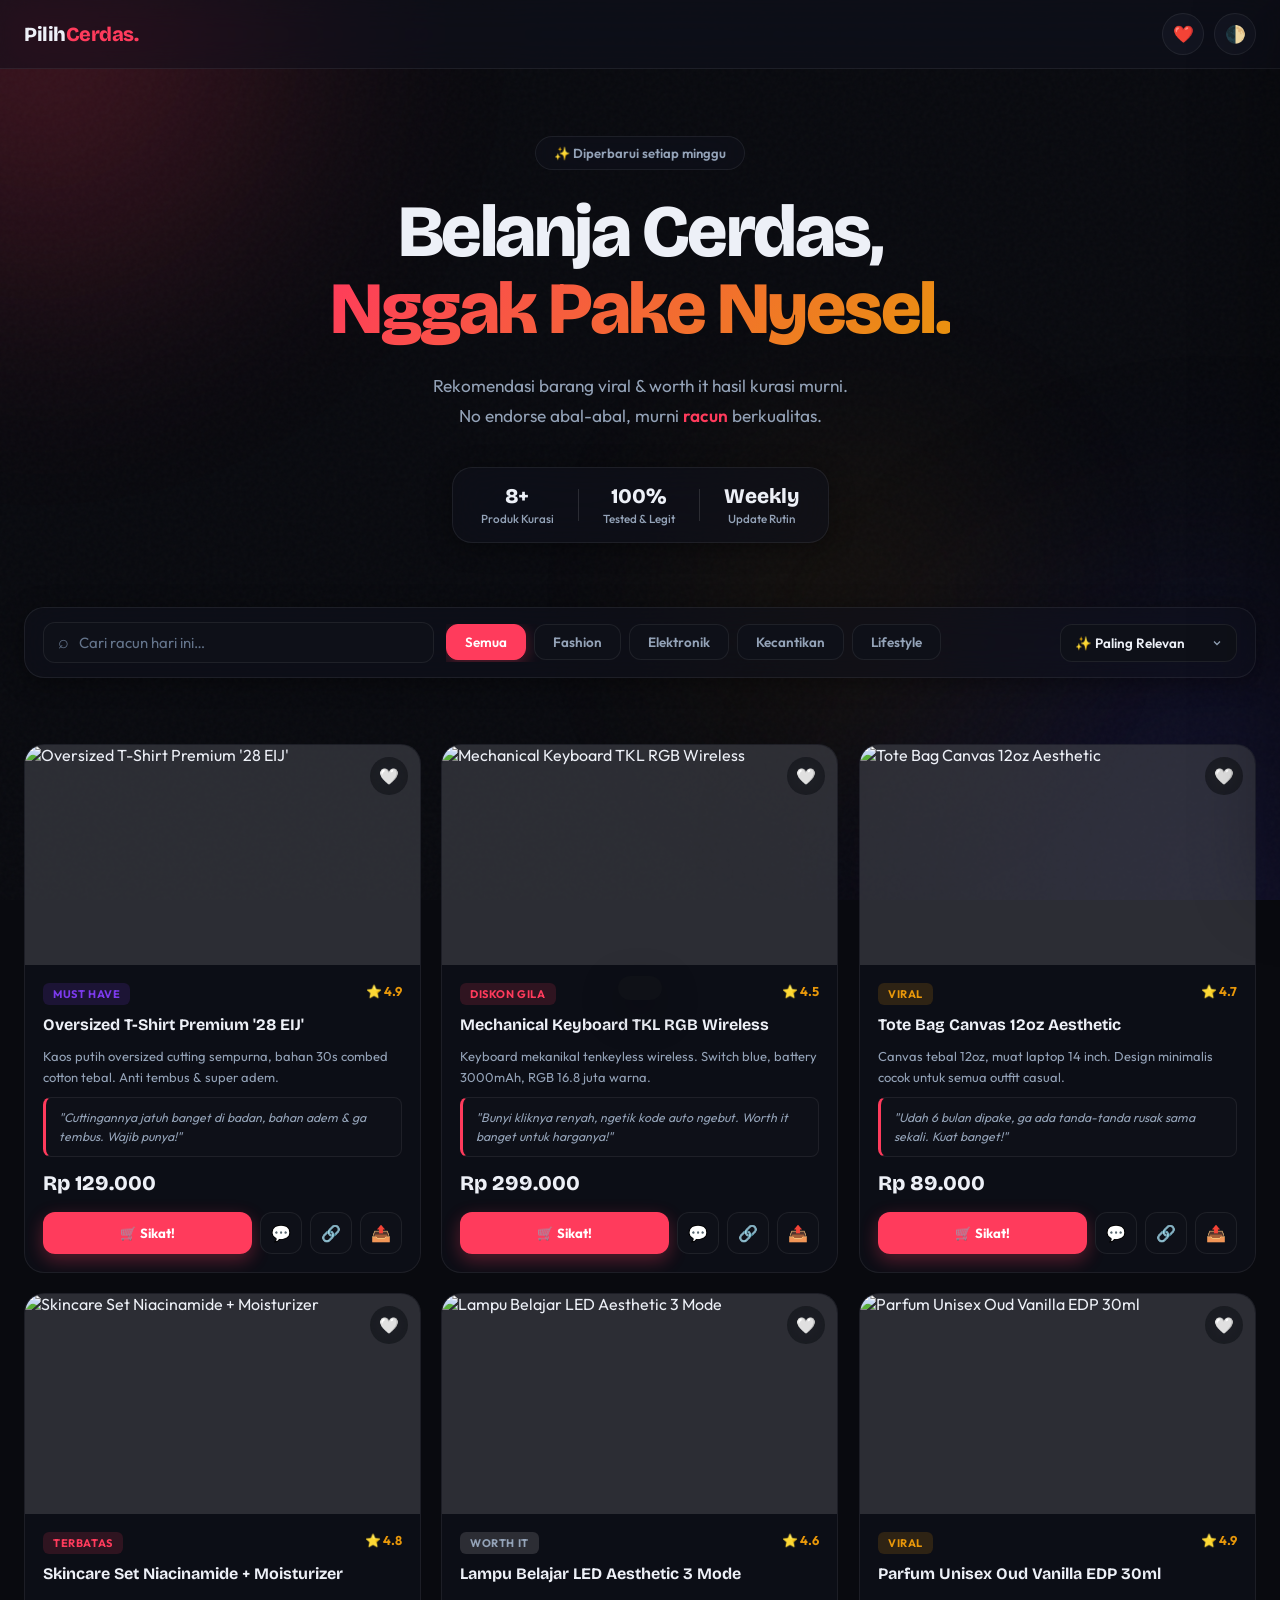
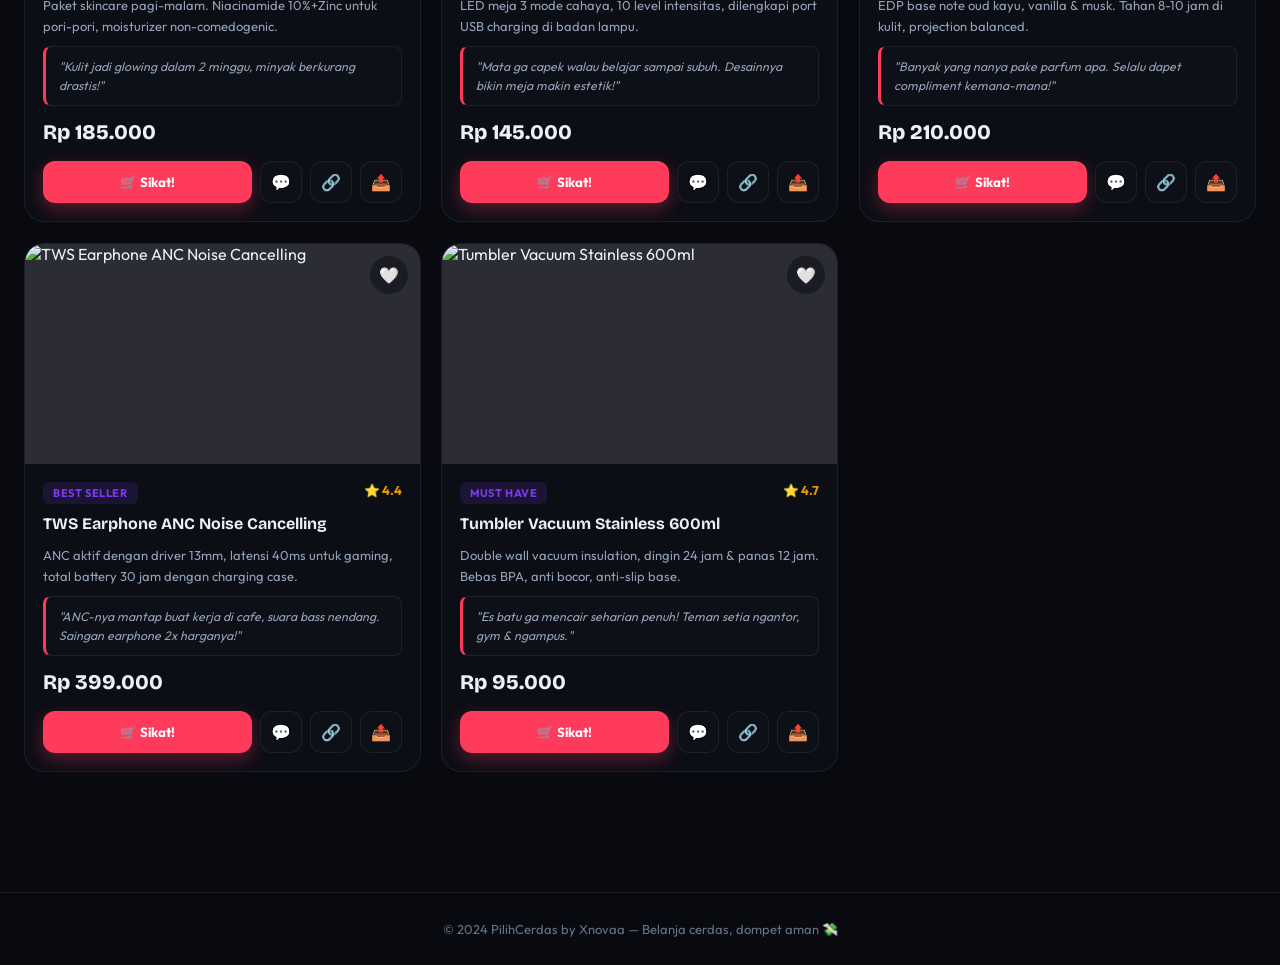
==== commit f86a3081: "Add files via upload" ====
--- a/index.html
+++ b/index.html
@@ -1,140 +1,139 @@
 <!DOCTYPE html>
-<html lang="id">
+<html lang="id" data-theme="dark">
 <head>
   <meta charset="UTF-8" />
   <meta name="viewport" content="width=device-width, initial-scale=1.0" />
-  <title>PilihCerdas – Rekomendasi Produk Terbaik</title>
-  <meta name="description" content="Kurasi produk viral & affordable yang sudah diseleksi berdasarkan rating, value, dan kualitas terbaik." />
+  <title>PilihCerdas by Xnovaa – Curated Goodies</title>
+  <meta name="description" content="Kurasi produk viral & affordable kualitas terbaik. No endorse abal-abal." />
+  <link rel="preconnect" href="https://fonts.googleapis.com">
+  <link rel="preconnect" href="https://fonts.gstatic.com" crossorigin>
+  <link href="https://fonts.googleapis.com/css2?family=Bricolage+Grotesque:opsz,wght@12..96,500;12..96,700;12..96,800&family=Outfit:wght@300;400;500;600;700&display=swap" rel="stylesheet">
   <link rel="stylesheet" href="style.css" />
 </head>
-<body class="index-page">
+<body>
 
-  <!-- PRELOADER -->
-  <div id="preloader" class="preloader">
-    <div class="preloader-inner">
-      <div class="preloader-logo">Pilih<span>Cerdas</span></div>
-      <div class="preloader-tag">BEST CHOICE</div>
-      <div class="preloader-bar"><div class="preloader-fill"></div></div>
-    </div>
+  <!-- ── Animated Mesh Background ─────── -->
+  <div class="mesh-bg" aria-hidden="true">
+    <div class="mesh-blob blob-1"></div>
+    <div class="mesh-blob blob-2"></div>
+    <div class="mesh-blob blob-3"></div>
+    <div class="mesh-noise"></div>
   </div>
 
-  <!-- NAVBAR -->
-  <nav class="navbar">
-    <div class="navbar-inner">
-      <div class="nav-logo">Pilih<span>Cerdas</span></div>
-      <div class="nav-right">
-        <ul class="nav-links">
-          <li><a href="#products">Produk</a></li>
-          <li><a href="#about">Tentang</a></li>
-        </ul>
-        <button id="theme-toggle" class="theme-toggle" aria-label="Toggle dark mode"></button>
+  <!-- ── Navigation ───────────────────── -->
+  <nav class="glass-nav" role="navigation">
+    <div class="nav-content">
+      <div class="logo">Pilih<span>Cerdas.</span></div>
+      <div class="nav-actions">
+        <button id="wishlist-btn" class="nav-btn" aria-label="Buka Wishlist">
+          ❤️
+          <span id="wishlist-count" class="wishlist-badge" style="display:none">0</span>
+        </button>
+        <button id="theme-btn" class="nav-btn" aria-label="Ganti Tema">🌓</button>
       </div>
     </div>
   </nav>
 
-  <!-- HERO SECTION -->
-  <section class="hero">
+  <!-- ── Hero ─────────────────────────── -->
+  <header class="hero">
     <div class="hero-inner">
-      <div class="hero-badge">
-        <span class="dot"></span>
-        Diperbarui setiap minggu
-      </div>
-
-      <h1>Rekomendasi Barang Viral &amp; Affordable yang <em>Worth It</em></h1>
-
-      <p class="hero-sub">
-        Semua produk sudah dikurasi berdasarkan rating tinggi, ulasan pembeli nyata, dan nilai terbaik untuk uang Anda.
-      </p>
-
-      <button class="hero-cta" id="hero-cta">
-        Lihat Rekomendasi
-        <svg xmlns="http://www.w3.org/2000/svg" width="18" height="18" viewBox="0 0 24 24" fill="none" stroke="currentColor" stroke-width="2.5" stroke-linecap="round" stroke-linejoin="round">
-          <line x1="12" y1="5" x2="12" y2="19"/>
-          <polyline points="19 12 12 19 5 12"/>
-        </svg>
-      </button>
-
+      <div class="badge-pill">✨ Diperbarui setiap minggu</div>
+      <h1>Belanja Cerdas,<br><span class="gradient-text">Nggak Pake Nyesel.</span></h1>
+      <p>Rekomendasi barang viral &amp; worth it hasil kurasi murni.<br>No endorse abal-abal, murni <em>racun</em> berkualitas.</p>
       <div class="hero-stats">
         <div class="stat">
-          <div class="stat-num" id="stat-products">6</div>
-          <div class="stat-label">Produk Pilihan</div>
+          <strong id="total-products">—</strong>
+          <span>Produk Kurasi</span>
         </div>
+        <div class="stat-divider"></div>
         <div class="stat">
-          <div class="stat-num">4.7★</div>
-          <div class="stat-label">Rata-rata Rating</div>
+          <strong>100%</strong>
+          <span>Tested &amp; Legit</span>
         </div>
+        <div class="stat-divider"></div>
         <div class="stat">
-          <div class="stat-num">100%</div>
-          <div class="stat-label">Sudah Diverifikasi</div>
+          <strong>Weekly</strong>
+          <span>Update Rutin</span>
         </div>
       </div>
     </div>
-  </section>
+  </header>
 
-  <!-- PRODUCTS SECTION -->
-  <section id="products" class="products-section">
-    <div class="section-header">
-      <span class="section-tag">Produk Pilihan</span>
-      <h2 class="section-title">Semua Worth It, Harga Bersahabat</h2>
-      <p class="section-desc">Klik "Cek di Shopee" untuk melihat harga real-time dan promo hari ini.</p>
+  <!-- ── Main App ──────────────────────── -->
+  <main class="app-container">
+
+    <!-- Toolbar -->
+    <div class="toolbar glass-panel">
+      <div class="search-box">
+        <span class="search-icon" aria-hidden="true">⌕</span>
+        <input
+          type="text"
+          id="search-input"
+          placeholder="Cari racun hari ini…"
+          autocomplete="off"
+          spellcheck="false"
+          aria-label="Cari produk"
+        />
+        <button class="clear-search" id="clear-search" style="display:none" aria-label="Hapus pencarian">✕</button>
+      </div>
+      <div class="filters-scroll" role="group" aria-label="Filter kategori">
+        <div id="filter-pills" class="pills-container"></div>
+      </div>
+      <div class="sort-box">
+        <select id="sort-select" aria-label="Urutkan produk">
+          <option value="default">✨ Paling Relevan</option>
+          <option value="price-asc">💸 Harga Termurah</option>
+          <option value="price-desc">💎 Harga Termahal</option>
+          <option value="rating-desc">⭐ Rating Tertinggi</option>
+          <option value="newest">🔥 Terbaru</option>
+        </select>
+      </div>
     </div>
 
-    <div class="filter-pills" id="filter-pills">
-      <!-- Rendered by JS -->
+    <div id="results-info" class="results-info" aria-live="polite"></div>
+
+    <!-- Product Grid -->
+    <div id="product-grid" class="bento-grid" role="list" aria-label="Daftar produk"></div>
+
+    <!-- Load More -->
+    <div id="load-more-wrap" class="load-more-wrap" style="display:none">
+      <button id="load-more-btn" class="btn-load-more">
+        <span>Muat Lebih Banyak</span>
+        <span class="load-more-count" id="load-more-count"></span>
+      </button>
     </div>
 
-    <div class="product-grid" id="product-grid">
-      <!-- Rendered by JS -->
-    </div>
-  </section>
+  </main>
 
-  <!-- ABOUT SECTION -->
-  <section id="about" class="about-section">
-    <div class="about-inner">
-      <div class="about-icon">🎯</div>
-      <h2>Kenapa Percaya Kami?</h2>
-      <p>
-        <strong>PilihCerdas</strong> bukan marketplace, bukan blog biasa. Kami hanya berbagi produk yang benar-benar kami nilai layak dibeli — berdasarkan rating tinggi, ulasan organik dari pembeli nyata, dan perbandingan harga terbaik di Shopee. Tidak ada produk bayaran, tidak ada endorse asal-asalan. Hanya rekomendasi jujur yang membantu Anda belanja lebih cerdas.
-      </p>
-
-      <div class="about-features">
-        <div class="about-feat">
-          <span class="icon">✅</span>
-          Rating di atas 4.5
-        </div>
-        <div class="about-feat">
-          <span class="icon">💰</span>
-          Harga terjangkau
-        </div>
-        <div class="about-feat">
-          <span class="icon">🔍</span>
-          Dikurasi manual
-        </div>
-        <div class="about-feat">
-          <span class="icon">🛡️</span>
-          No spam, no ads
-        </div>
-      </div>
-    </div>
-  </section>
-
-  <!-- FOOTER -->
   <footer>
-    <div class="footer-inner">
-      <div class="footer-logo">Pilih<span>Cerdas</span></div>
-      <p class="footer-disclaimer">
-        Beberapa link di website ini merupakan link affiliate. Saya bisa mendapatkan komisi tanpa biaya tambahan untuk Anda.
-      </p>
-      <div class="footer-divider"></div>
-      <div class="footer-contact">
-        Ada pertanyaan? Hubungi kami di <a href="mailto:xnovaav@gmail.com">xnovaav@gmail.com</a>
-      </div>
-      <div class="footer-divider"></div>
-      <div class="footer-copy">© 2024 PilihCerdas. Dibuat dengan ❤️ untuk belanja lebih cerdas.</div>
-    </div>
+    <p>© 2024 PilihCerdas by Xnovaa &mdash; Belanja cerdas, dompet aman 💸</p>
   </footer>
 
+  <!-- ── Image Lightbox ────────────────── -->
+  <div id="lightbox" class="lightbox" role="dialog" aria-modal="true" aria-label="Preview gambar produk">
+    <div class="lightbox-overlay" id="lightbox-overlay"></div>
+    <div class="lightbox-container">
+      <button class="lightbox-close" id="lightbox-close" aria-label="Tutup preview">✕</button>
+      <img id="lightbox-img" src="" alt="" class="lightbox-image">
+      <p id="lightbox-caption" class="lightbox-caption"></p>
+    </div>
+  </div>
+
+  <!-- ── Wishlist Drawer ───────────────── -->
+  <div id="wishlist-panel" class="wishlist-panel" role="dialog" aria-modal="true" aria-label="Wishlist saya">
+    <div class="wishlist-overlay" id="wishlist-overlay"></div>
+    <div class="wishlist-drawer">
+      <div class="wishlist-header">
+        <h2>❤️ Wishlist Kamu</h2>
+        <button id="close-wishlist" aria-label="Tutup wishlist">✕</button>
+      </div>
+      <div id="wishlist-items" class="wishlist-items"></div>
+    </div>
+  </div>
+
+  <!-- ── Toast Notification ────────────── -->
+  <div id="toast" class="toast" role="status" aria-live="polite"></div>
+
   <script src="script.js"></script>
-
 </body>
 </html>
--- a/style.css
+++ b/style.css
@@ -1,758 +1,846 @@
-/* ================================
-   GLOBAL & VARIABLES
-================================ */
-@import url('https://fonts.googleapis.com/css2?family=Poppins:wght@300;400;500;600;700&display=swap');
-
+/* ============================================================
+   PilihCerdas MEGA UPDATE — style.css
+   Glassmorphism 2.0 · Animated Mesh · Dynamic Badges
+   ============================================================ */
+
+/* ── Design Tokens ───────────────────────────────────────── */
 :root {
-  --bg: #f9f8f6;
-  --bg-card: #ffffff;
-  --bg-about: #ffffff;
-  --text-primary: #1a1a1a;
-  --text-secondary: #6b6b6b;
-  --text-muted: #9e9e9e;
-  --accent: #1a1a1a;
-  --accent-hover: #333333;
-  --shopee: #ee4d2d;
-  --shopee-hover: #d43a1e;
-  --border: #e8e6e1;
-  --shadow: 0 2px 16px rgba(0,0,0,0.06);
-  --shadow-hover: 0 8px 32px rgba(0,0,0,0.12);
-  --radius: 16px;
-  --radius-sm: 10px;
-  --radius-btn: 50px;
-  --transition: 0.25s ease;
-  --max-width: 1100px;
-}
-
-/* DARK MODE */
+  --bg:              #f0f1f6;
+  --bg-2:            #e4e6ef;
+  --surface:         rgba(255, 255, 255, 0.65);
+  --surface-2:       rgba(255, 255, 255, 0.88);
+  --surface-hover:   rgba(255, 255, 255, 0.95);
+  --text:            #0d0f17;
+  --text-dim:        #64748b;
+  --text-faint:      #94a3b8;
+  --accent:          #ff3b5c;
+  --accent-dim:      rgba(255, 59, 92, 0.14);
+  --accent-glow:     rgba(255, 59, 92, 0.32);
+  --gold:            #e8970a;
+  --gold-dim:        rgba(232, 151, 10, 0.15);
+  --emerald:         #059669;
+  --emerald-dim:     rgba(5, 150, 105, 0.14);
+  --violet:          #7c3aed;
+  --violet-dim:      rgba(124, 58, 237, 0.14);
+  --border:          rgba(0, 0, 0, 0.07);
+  --border-2:        rgba(0, 0, 0, 0.13);
+  --shadow:          0 4px 24px rgba(0, 0, 0, 0.07);
+  --shadow-lg:       0 20px 60px rgba(0, 0, 0, 0.10);
+  --glass:           blur(20px) saturate(160%);
+  --radius:          20px;
+  --radius-sm:       12px;
+  --radius-xs:       8px;
+  --ease:            cubic-bezier(0.25, 0.8, 0.25, 1);
+  --spring:          cubic-bezier(0.34, 1.56, 0.64, 1);
+}
+
 [data-theme="dark"] {
-  --bg: #111110;
-  --bg-card: #1c1c1a;
-  --bg-about: #161614;
-  --text-primary: #f0ede8;
-  --text-secondary: #a09d97;
-  --text-muted: #6b6866;
-  --accent: #f0ede8;
-  --accent-hover: #d4d0cb;
-  --border: #2a2926;
-  --shadow: 0 2px 16px rgba(0,0,0,0.3);
-  --shadow-hover: 0 8px 32px rgba(0,0,0,0.45);
-}
-
-*, *::before, *::after {
-  box-sizing: border-box;
-  margin: 0;
-  padding: 0;
-}
-
-html {
-  scroll-behavior: smooth;
-  font-size: 16px;
-}
+  --bg:              #090a0f;
+  --bg-2:            #0e1018;
+  --surface:         rgba(16, 18, 28, 0.60);
+  --surface-2:       rgba(20, 22, 34, 0.88);
+  --surface-hover:   rgba(26, 29, 44, 0.95);
+  --text:            #edf0f7;
+  --text-dim:        #94a3b8;
+  --text-faint:      #64748b;
+  --border:          rgba(255, 255, 255, 0.07);
+  --border-2:        rgba(255, 255, 255, 0.13);
+  --shadow:          0 4px 24px rgba(0, 0, 0, 0.40);
+  --shadow-lg:       0 20px 60px rgba(0, 0, 0, 0.55);
+}
+
+/* ── Reset ───────────────────────────────────────────────── */
+*, *::before, *::after { box-sizing: border-box; margin: 0; padding: 0; }
+html { scroll-behavior: smooth; -webkit-tap-highlight-color: transparent; }
 
 body {
-  font-family: 'Poppins', sans-serif;
+  font-family: 'Outfit', system-ui, -apple-system, sans-serif;
   background: var(--bg);
-  color: var(--text-primary);
-  line-height: 1.65;
-  -webkit-font-smoothing: antialiased;
-  transition: background 0.3s ease, color 0.3s ease;
-}
-
-a {
-  color: inherit;
-  text-decoration: none;
-}
-
-img {
-  max-width: 100%;
-  display: block;
-}
-
-/* ================================
-   PRELOADER
-================================ */
-.preloader {
+  color: var(--text);
+  overflow-x: hidden;
+  min-height: 100vh;
+  transition: background 0.5s ease, color 0.3s ease;
+}
+
+/* ── Animated Mesh Background ────────────────────────────── */
+.mesh-bg {
   position: fixed;
   inset: 0;
-  z-index: 9999;
-  background: #0e0e0d;
-  display: flex;
-  align-items: center;
-  justify-content: center;
-  flex-direction: column;
-  transition: opacity 0.6s ease, visibility 0.6s ease;
-}
-
-.preloader.hide {
-  opacity: 0;
-  visibility: hidden;
-}
-
-.preloader-inner {
+  z-index: -2;
+  overflow: hidden;
+  pointer-events: none;
+}
+
+.mesh-blob {
+  position: absolute;
+  border-radius: 50%;
+  filter: blur(110px);
+  will-change: transform;
+}
+
+.blob-1 {
+  width: 640px; height: 640px;
+  background: radial-gradient(circle at 40% 40%, #ff3b5c 0%, transparent 65%);
+  top: -220px; left: -220px;
+  opacity: 0.30;
+  animation: blob1drift 24s ease-in-out infinite alternate;
+}
+
+.blob-2 {
+  width: 750px; height: 750px;
+  background: radial-gradient(circle at 60% 60%, #3730a3 0%, transparent 65%);
+  bottom: -280px; right: -240px;
+  opacity: 0.25;
+  animation: blob2drift 30s ease-in-out infinite alternate;
+}
+
+.blob-3 {
+  width: 480px; height: 480px;
+  background: radial-gradient(circle at 50% 50%, #e8970a 0%, transparent 65%);
+  top: 40%; left: 48%;
+  opacity: 0.12;
+  animation: blob3drift 20s ease-in-out infinite alternate;
+}
+
+@keyframes blob1drift {
+  0%   { transform: translate(0px, 0px) scale(1); }
+  50%  { transform: translate(70px, 50px) scale(1.06); }
+  100% { transform: translate(20px, 110px) scale(0.94); }
+}
+@keyframes blob2drift {
+  0%   { transform: translate(0px, 0px) scale(1); }
+  50%  { transform: translate(-80px, -60px) scale(1.08); }
+  100% { transform: translate(-130px, -20px) scale(0.91); }
+}
+@keyframes blob3drift {
+  0%   { transform: translate(-50%, -50%) scale(1); }
+  50%  { transform: translate(-44%, -56%) scale(1.18); }
+  100% { transform: translate(-54%, -44%) scale(0.88); }
+}
+
+/* Noise grain overlay */
+.mesh-noise {
+  position: absolute;
+  inset: 0;
+  background-image: url("data:image/svg+xml,%3Csvg viewBox='0 0 256 256' xmlns='http://www.w3.org/2000/svg'%3E%3Cfilter id='n'%3E%3CfeTurbulence type='fractalNoise' baseFrequency='0.85' numOctaves='4' stitchTiles='stitch'/%3E%3C/filter%3E%3Crect width='100%25' height='100%25' filter='url(%23n)'/%3E%3C/svg%3E");
+  opacity: 0.028;
+}
+
+/* ── Navigation ──────────────────────────────────────────── */
+.glass-nav {
+  position: fixed; top: 0; width: 100%;
+  z-index: 200;
+  background: var(--surface);
+  backdrop-filter: var(--glass);
+  -webkit-backdrop-filter: var(--glass);
+  border-bottom: 1px solid var(--border);
+}
+
+.nav-content {
+  max-width: 1280px; margin: 0 auto;
+  padding: 13px 24px;
+  display: flex; justify-content: space-between; align-items: center;
+}
+
+.logo {
+  font-family: 'Bricolage Grotesque', sans-serif;
+  font-size: 1.25rem; font-weight: 800;
+  letter-spacing: -0.5px;
+}
+.logo span { color: var(--accent); }
+
+.nav-actions { display: flex; gap: 10px; }
+
+.nav-btn {
+  position: relative;
+  background: var(--surface-2);
+  border: 1px solid var(--border);
+  width: 42px; height: 42px;
+  border-radius: 50%;
+  font-size: 1.05rem;
+  cursor: pointer;
+  display: flex; align-items: center; justify-content: center;
+  color: var(--text);
+  transition: transform 0.2s var(--ease), background 0.2s;
+}
+.nav-btn:hover { background: var(--surface-hover); transform: scale(1.08); }
+.nav-btn:active { transform: scale(0.93); }
+
+.wishlist-badge {
+  position: absolute; top: -5px; right: -5px;
+  background: var(--accent); color: #fff;
+  font-size: 0.62rem; font-weight: 800;
+  min-width: 18px; height: 18px;
+  border-radius: 50%;
+  display: flex; align-items: center; justify-content: center;
+  padding: 0 4px;
+  animation: popIn 0.35s var(--spring);
+}
+
+@keyframes popIn {
+  from { transform: scale(0); opacity: 0; }
+  to   { transform: scale(1); opacity: 1; }
+}
+
+/* ── Hero ────────────────────────────────────────────────── */
+.hero {
+  padding: 136px 24px 64px;
   text-align: center;
-  animation: preloader-enter 0.5s ease forwards;
-}
-
-@keyframes preloader-enter {
-  from { opacity: 0; transform: translateY(12px); }
-  to   { opacity: 1; transform: translateY(0); }
-}
-
-.preloader-logo {
-  font-family: 'Poppins', sans-serif;
-  font-size: 1.6rem;
-  font-weight: 700;
-  color: #fff;
-  letter-spacing: -0.5px;
-  margin-bottom: 8px;
-}
-
-.preloader-logo span {
-  color: #ee4d2d;
-}
-
-.preloader-tag {
-  font-family: 'Poppins', sans-serif;
-  font-size: 0.65rem;
-  font-weight: 700;
-  letter-spacing: 5px;
-  text-transform: uppercase;
-  color: #ee4d2d;
-  margin-bottom: 28px;
-  animation: blink-tag 1.2s ease-in-out infinite;
-}
-
-@keyframes blink-tag {
-  0%, 100% { opacity: 1; }
-  50%       { opacity: 0.35; }
-}
-
-.preloader-bar {
-  width: 120px;
-  height: 2px;
-  background: rgba(255,255,255,0.1);
-  border-radius: 99px;
-  overflow: hidden;
-  margin: 0 auto;
-}
-
-.preloader-fill {
-  height: 100%;
-  width: 0;
-  background: linear-gradient(90deg, #ee4d2d, #ff7a50);
-  border-radius: 99px;
-  animation: bar-fill 1.6s ease forwards;
-}
-
-@keyframes bar-fill {
-  0%   { width: 0%; }
-  60%  { width: 75%; }
-  100% { width: 100%; }
-}
-
-/* ================================
-   NAVBAR
-================================ */
-.navbar {
-  position: sticky;
-  top: 0;
-  z-index: 100;
-  background: rgba(249, 248, 246, 0.88);
-  backdrop-filter: blur(12px);
-  -webkit-backdrop-filter: blur(12px);
-  border-bottom: 1px solid var(--border);
-  padding: 0 24px;
-  transition: background 0.3s ease, border-color 0.3s ease;
-}
-
-[data-theme="dark"] .navbar {
-  background: rgba(17, 17, 16, 0.88);
-}
-
-.navbar-inner {
-  max-width: var(--max-width);
-  margin: 0 auto;
-  height: 64px;
-  display: flex;
-  align-items: center;
-  justify-content: space-between;
-}
-
-.nav-logo {
-  font-size: 1.15rem;
-  font-weight: 700;
-  letter-spacing: -0.5px;
-}
-
-.nav-logo span {
-  color: var(--shopee);
-}
-
-.nav-right {
-  display: flex;
-  align-items: center;
-  gap: 28px;
-}
-
-.nav-links {
-  display: flex;
-  align-items: center;
-  gap: 32px;
-  list-style: none;
-}
-
-.nav-links a {
-  font-size: 0.875rem;
-  font-weight: 500;
-  color: var(--text-secondary);
-  transition: color var(--transition);
-}
-
-.nav-links a:hover {
-  color: var(--text-primary);
-}
-
-/* Theme Toggle Button */
-.theme-toggle {
-  width: 38px;
-  height: 38px;
-  border-radius: 50%;
-  border: 1.5px solid var(--border);
-  background: var(--bg-card);
-  color: var(--text-secondary);
-  display: flex;
-  align-items: center;
-  justify-content: center;
-  cursor: pointer;
-  transition: all var(--transition);
-  flex-shrink: 0;
-}
-
-.theme-toggle:hover {
-  border-color: var(--text-primary);
-  color: var(--text-primary);
-  transform: rotate(15deg);
-}
-
-/* ================================
-   HERO SECTION
-================================ */
-.hero {
-  padding: 100px 24px 80px;
-  text-align: center;
-  background: var(--bg);
-}
-
-.hero-inner {
-  max-width: 680px;
-  margin: 0 auto;
-}
-
-.hero-badge {
-  display: inline-flex;
-  align-items: center;
-  gap: 6px;
-  background: var(--bg-card);
+}
+
+.hero-inner { max-width: 680px; margin: 0 auto; }
+
+.badge-pill {
+  display: inline-flex; align-items: center; gap: 6px;
+  padding: 8px 18px;
+  border-radius: 50px;
+  background: var(--surface);
   border: 1px solid var(--border);
-  border-radius: var(--radius-btn);
-  padding: 6px 16px;
-  font-size: 0.8rem;
-  font-weight: 500;
-  color: var(--text-secondary);
-  margin-bottom: 28px;
-  box-shadow: var(--shadow);
-}
-
-.hero-badge .dot {
-  width: 7px;
-  height: 7px;
-  background: #22c55e;
-  border-radius: 50%;
-  animation: pulse-dot 2s infinite;
-}
-
-@keyframes pulse-dot {
-  0%, 100% { opacity: 1; }
-  50% { opacity: 0.4; }
+  font-size: 0.82rem; font-weight: 600; color: var(--text-dim);
+  margin-bottom: 24px;
+  backdrop-filter: var(--glass);
 }
 
 .hero h1 {
-  font-size: clamp(2rem, 5vw, 3.2rem);
-  font-weight: 700;
-  line-height: 1.18;
-  letter-spacing: -1.5px;
-  color: var(--text-primary);
-  margin-bottom: 20px;
-}
-
-.hero h1 em {
-  font-style: normal;
-  background: linear-gradient(135deg, var(--shopee), #ff7a50);
+  font-family: 'Bricolage Grotesque', sans-serif;
+  font-size: clamp(2.8rem, 6.5vw, 4.6rem);
+  font-weight: 800;
+  line-height: 1.05;
+  letter-spacing: -2.5px;
+  margin-bottom: 22px;
+}
+
+.gradient-text {
+  background: linear-gradient(130deg, #ff3b5c 0%, #e8970a 55%, #ff3b5c 100%);
+  background-size: 200% auto;
   -webkit-background-clip: text;
   -webkit-text-fill-color: transparent;
   background-clip: text;
-}
-
-.hero-sub {
+  animation: textFlow 5s linear infinite;
+}
+
+@keyframes textFlow {
+  0%   { background-position: 0% center; }
+  100% { background-position: 200% center; }
+}
+
+.hero p {
+  color: var(--text-dim);
+  font-size: 1.08rem; line-height: 1.75;
+  margin-bottom: 36px;
+}
+.hero p em { color: var(--accent); font-style: normal; font-weight: 600; }
+
+/* Hero stats pill */
+.hero-stats {
+  display: inline-flex; align-items: center;
+  gap: 24px;
+  background: var(--surface);
+  border: 1px solid var(--border);
+  border-radius: var(--radius);
+  padding: 16px 28px;
+  backdrop-filter: var(--glass);
+  box-shadow: var(--shadow);
+}
+
+.stat { display: flex; flex-direction: column; align-items: center; gap: 2px; }
+.stat strong {
+  font-family: 'Bricolage Grotesque', sans-serif;
+  font-size: 1.3rem; font-weight: 800;
+}
+.stat span { font-size: 0.73rem; color: var(--text-dim); font-weight: 500; }
+.stat-divider { width: 1px; height: 32px; background: var(--border-2); }
+
+/* ── App Container ───────────────────────────────────────── */
+.app-container { max-width: 1280px; margin: 0 auto; padding: 0 24px 120px; }
+
+/* ── Toolbar / Glass Panel ───────────────────────────────── */
+.glass-panel {
+  background: var(--surface);
+  backdrop-filter: var(--glass);
+  -webkit-backdrop-filter: var(--glass);
+  border: 1px solid var(--border);
+  border-radius: var(--radius);
+  padding: 14px 18px;
+  margin-bottom: 28px;
+  display: flex; gap: 12px; align-items: center;
+  box-shadow: var(--shadow);
+  flex-wrap: wrap;
+}
+
+/* Search */
+.search-box {
+  flex: 1.2; min-width: 220px;
+  display: flex; align-items: center; gap: 10px;
+  background: var(--bg-2);
+  border: 1.5px solid var(--border);
+  padding: 10px 14px;
+  border-radius: var(--radius-sm);
+  transition: border-color 0.2s;
+}
+.search-box:focus-within { border-color: var(--accent); }
+
+.search-icon {
+  font-size: 1.15rem; color: var(--text-faint);
+  line-height: 1; user-select: none;
+}
+
+.search-box input {
+  flex: 1; background: none; border: none;
+  color: var(--text); font-size: 0.93rem;
+  font-family: inherit; outline: none;
+}
+.search-box input::placeholder { color: var(--text-faint); }
+
+.clear-search {
+  background: none; border: none;
+  color: var(--text-faint); cursor: pointer;
+  font-size: 0.78rem; padding: 2px 4px;
+  border-radius: 4px; transition: color 0.2s, background 0.2s;
+}
+.clear-search:hover { color: var(--text); background: var(--border); }
+
+/* Filter pills */
+.filters-scroll {
+  flex: 2;
+  overflow-x: auto;
+  scrollbar-width: none; -ms-overflow-style: none;
+}
+.filters-scroll::-webkit-scrollbar { display: none; }
+
+.pills-container {
+  display: flex; gap: 8px;
+  padding-bottom: 2px; /* prevent cut-off on focus */
+}
+
+.pill {
+  white-space: nowrap;
+  padding: 9px 18px;
+  border-radius: var(--radius-sm);
+  border: 1.5px solid var(--border);
+  background: var(--bg-2);
+  color: var(--text-dim);
+  font-family: inherit; font-size: 0.84rem; font-weight: 600;
+  cursor: pointer; flex-shrink: 0;
+  transition: all 0.22s var(--ease);
+}
+.pill:hover { border-color: var(--accent); color: var(--accent); }
+.pill.active {
+  background: var(--accent); color: #fff;
+  border-color: var(--accent);
+  box-shadow: 0 4px 16px var(--accent-glow);
+}
+
+/* Sort select */
+.sort-box select {
+  padding: 10px 38px 10px 14px;
+  border-radius: var(--radius-sm);
+  background: var(--bg-2);
+  color: var(--text);
+  border: 1.5px solid var(--border);
+  font-family: inherit; font-size: 0.84rem; font-weight: 600;
+  outline: none; cursor: pointer; appearance: none;
+  background-image: url("data:image/svg+xml,%3Csvg xmlns='http://www.w3.org/2000/svg' width='12' height='12' viewBox='0 0 24 24' fill='none' stroke='%2394a3b8' stroke-width='2.5'%3E%3Cpolyline points='6 9 12 15 18 9'%3E%3C/polyline%3E%3C/svg%3E");
+  background-repeat: no-repeat;
+  background-position: right 13px center;
+}
+
+/* Results info */
+.results-info {
+  font-size: 0.87rem; color: var(--text-dim); font-weight: 500;
+  margin-bottom: 18px; min-height: 20px;
+}
+
+/* ── Skeleton Loading ─────────────────────────────────────── */
+.bento-grid {
+  display: grid;
+  grid-template-columns: repeat(auto-fill, minmax(300px, 1fr));
+  gap: 20px;
+}
+
+.skeleton-card {
+  background: var(--surface);
+  border: 1px solid var(--border);
+  border-radius: var(--radius);
+  overflow: hidden;
+}
+
+.sk-img { height: 220px; }
+.sk-body { padding: 20px; display: flex; flex-direction: column; gap: 12px; }
+
+.sk-line {
+  height: 11px; border-radius: 6px;
+  background: var(--border-2);
+}
+.sk-line-sm  { height: 9px; }
+.sk-line-lg  { height: 15px; }
+.sk-w40 { width: 40%; }
+.sk-w60 { width: 60%; }
+.sk-w80 { width: 80%; }
+.sk-w30 { width: 30%; }
+
+/* Shimmer animation */
+.shimmer-wrap .sk-img,
+.shimmer-wrap .sk-line {
+  position: relative; overflow: hidden;
+  background: var(--border-2);
+}
+
+.shimmer-wrap .sk-img::after,
+.shimmer-wrap .sk-line::after {
+  content: '';
+  position: absolute; inset: 0;
+  background: linear-gradient(
+    90deg,
+    transparent   0%,
+    rgba(255,255,255,0.07) 50%,
+    transparent  100%
+  );
+  background-size: 200% 100%;
+  animation: shimmer 1.7s ease-in-out infinite;
+}
+
+[data-theme="light"] .shimmer-wrap .sk-img::after,
+[data-theme="light"] .shimmer-wrap .sk-line::after {
+  background: linear-gradient(
+    90deg,
+    transparent   0%,
+    rgba(255,255,255,0.55) 50%,
+    transparent  100%
+  );
+  background-size: 200% 100%;
+}
+
+@keyframes shimmer {
+  0%   { transform: translateX(-100%); }
+  100% { transform: translateX(100%); }
+}
+
+/* ── Product Card ─────────────────────────────────────────── */
+.product-card {
+  background: var(--surface);
+  border: 1.5px solid var(--border);
+  border-radius: var(--radius);
+  overflow: hidden;
+  display: flex; flex-direction: column;
+  transition:
+    transform   0.32s var(--ease),
+    box-shadow  0.32s ease,
+    border-color 0.32s ease;
+  animation: cardReveal 0.42s ease both;
+  will-change: transform;
+}
+
+@keyframes cardReveal {
+  from { opacity: 0; transform: translateY(18px) scale(0.98); }
+  to   { opacity: 1; transform: translateY(0) scale(1); }
+}
+
+.product-card:hover {
+  transform: translateY(-7px);
+  box-shadow: 0 28px 56px rgba(0,0,0,0.15), 0 0 0 1.5px var(--accent) inset;
+  border-color: var(--accent);
+}
+
+/* Image wrapper */
+.card-img-wrap {
+  position: relative;
+  cursor: zoom-in;
+  overflow: hidden;
+}
+
+.card-img {
+  width: 100%; height: 220px;
+  object-fit: cover; display: block;
+  background: var(--border-2);
+  transition: transform 0.5s ease, opacity 0.4s ease;
+  opacity: 0;
+}
+.card-img.loaded { opacity: 1; }
+.product-card:hover .card-img { transform: scale(1.05); }
+
+/* Zoom overlay on hover */
+.card-img-wrap::after {
+  content: '🔍';
+  position: absolute; inset: 0;
+  background: rgba(0, 0, 0, 0.30);
+  display: flex; align-items: center; justify-content: center;
+  font-size: 1.6rem;
+  opacity: 0;
+  transition: opacity 0.28s ease;
+}
+.card-img-wrap:hover::after { opacity: 1; }
+
+/* Wishlist button on card */
+.card-wishlist-btn {
+  position: absolute; top: 12px; right: 12px;
+  background: rgba(9, 10, 15, 0.55);
+  backdrop-filter: blur(10px);
+  border: none; border-radius: 50%;
+  width: 38px; height: 38px;
+  display: flex; align-items: center; justify-content: center;
+  font-size: 1rem; cursor: pointer;
+  transition: transform 0.2s var(--spring), background 0.2s;
+  z-index: 2;
+}
+.card-wishlist-btn:hover { transform: scale(1.25); }
+.card-wishlist-btn.active { background: var(--accent); }
+
+/* Card body */
+.card-content {
+  padding: 18px;
+  display: flex; flex-direction: column;
+  flex: 1; gap: 10px;
+}
+
+.card-header {
+  display: flex; justify-content: space-between; align-items: flex-start;
+}
+
+/* ── Dynamic Badge System ─────────────────────────────────── */
+.badge {
+  font-size: 0.69rem; font-weight: 700;
+  text-transform: uppercase; letter-spacing: 0.6px;
+  padding: 4px 10px; border-radius: 6px;
+  display: inline-block;
+}
+
+/* Diskon / Sale → red */
+.badge-diskon { background: var(--accent-dim); color: var(--accent); }
+
+/* Viral / Trending → gold, pulse */
+.badge-viral {
+  background: var(--gold-dim); color: var(--gold);
+  animation: pulseGold 2.8s ease infinite;
+}
+
+/* Terbatas / Limited → red, fast pulse */
+.badge-terbatas {
+  background: var(--accent-dim); color: var(--accent);
+  animation: pulseRed 1.9s ease infinite;
+}
+
+/* Must Have / Best Seller → violet */
+.badge-must { background: var(--violet-dim); color: var(--violet); }
+
+/* Baru / New → emerald */
+.badge-new-item { background: var(--emerald-dim); color: var(--emerald); }
+
+/* Worth It / default → muted */
+.badge-worth { background: var(--border-2); color: var(--text-dim); }
+
+@keyframes pulseGold {
+  0%, 100% { box-shadow: 0 0 0 0   rgba(232,151,10,0.0); }
+  50%       { box-shadow: 0 0 0 5px rgba(232,151,10,0.22); }
+}
+@keyframes pulseRed {
+  0%, 100% { box-shadow: 0 0 0 0   rgba(255,59,92,0.0); }
+  50%       { box-shadow: 0 0 0 6px rgba(255,59,92,0.22); }
+}
+
+/* Rating */
+.card-rating {
+  font-size: 0.8rem; font-weight: 700;
+  color: var(--gold);
+  display: flex; align-items: center; gap: 3px;
+}
+
+.product-title {
+  font-family: 'Bricolage Grotesque', sans-serif;
+  font-size: 1rem; font-weight: 700;
+  line-height: 1.3; color: var(--text);
+}
+
+.product-desc {
+  font-size: 0.81rem; color: var(--text-dim);
+  line-height: 1.6;
+  display: -webkit-box;
+  -webkit-line-clamp: 2; -webkit-box-orient: vertical;
+  overflow: hidden;
+}
+
+.review-box {
+  background: var(--bg-2);
+  border: 1px solid var(--border);
+  border-left: 3px solid var(--accent);
+  padding: 10px 13px;
+  border-radius: var(--radius-xs);
+  font-size: 0.77rem; font-style: italic;
+  color: var(--text-dim); line-height: 1.55;
+}
+
+.product-price {
+  font-family: 'Bricolage Grotesque', sans-serif;
+  font-size: 1.3rem; font-weight: 800;
+  color: var(--text); margin-top: auto; padding-top: 4px;
+}
+
+/* Card actions */
+.card-actions {
+  display: grid;
+  grid-template-columns: 1fr auto auto auto;
+  gap: 8px; margin-top: 6px;
+}
+
+.btn {
+  padding: 11px 13px;
+  border-radius: var(--radius-sm);
+  border: none; font-family: inherit;
+  font-weight: 700; font-size: 0.83rem;
+  cursor: pointer;
+  transition: all 0.2s var(--ease);
+  text-align: center; text-decoration: none;
+  display: flex; align-items: center; justify-content: center;
+  gap: 5px; white-space: nowrap;
+}
+
+.btn-primary {
+  background: var(--accent); color: #fff;
+  box-shadow: 0 6px 18px var(--accent-glow);
+}
+.btn-primary:hover { background: #e8283f; transform: translateY(-1px); box-shadow: 0 10px 28px var(--accent-glow); }
+.btn-primary:active { transform: scale(0.96); }
+
+.btn-icon {
+  background: var(--bg-2);
+  border: 1.5px solid var(--border);
+  color: var(--text);
+  width: 42px; height: 42px; padding: 0;
   font-size: 1rem;
-  color: var(--text-secondary);
-  font-weight: 400;
-  max-width: 520px;
-  margin: 0 auto 40px;
-}
-
-.hero-cta {
-  display: inline-flex;
-  align-items: center;
-  gap: 8px;
-  background: var(--accent);
-  color: var(--bg);
-  padding: 15px 36px;
-  border-radius: var(--radius-btn);
-  font-size: 0.95rem;
-  font-weight: 600;
+}
+.btn-icon:hover { background: var(--surface-hover); transform: scale(1.09); }
+.btn-icon:active { transform: scale(0.92); }
+
+/* ── Load More ────────────────────────────────────────────── */
+.load-more-wrap {
+  display: flex; justify-content: center;
+  margin-top: 44px;
+}
+
+.btn-load-more {
+  display: flex; align-items: center; gap: 12px;
+  padding: 14px 34px;
+  border-radius: 50px;
+  border: 1.5px solid var(--border);
+  background: var(--surface);
+  color: var(--text);
+  font-family: inherit; font-size: 0.94rem; font-weight: 700;
   cursor: pointer;
-  border: none;
-  transition: background var(--transition), transform var(--transition), box-shadow var(--transition);
-  box-shadow: 0 4px 20px rgba(0,0,0,0.18);
-}
-
-.hero-cta:hover {
-  background: var(--accent-hover);
+  backdrop-filter: var(--glass);
+  transition: all 0.25s var(--ease);
+  box-shadow: var(--shadow);
+}
+.btn-load-more:hover {
+  border-color: var(--accent); color: var(--accent);
+  box-shadow: 0 8px 28px var(--accent-glow);
   transform: translateY(-2px);
-  box-shadow: 0 8px 28px rgba(0,0,0,0.22);
-}
-
-.hero-cta svg {
-  transition: transform var(--transition);
-}
-
-.hero-cta:hover svg {
-  transform: translateY(3px);
-}
-
-.hero-stats {
-  display: flex;
-  justify-content: center;
-  gap: 48px;
-  margin-top: 56px;
-  padding-top: 40px;
-  border-top: 1px solid var(--border);
-}
-
-.stat {
-  text-align: center;
-}
-
-.stat-num {
-  font-size: 1.6rem;
-  font-weight: 700;
-  letter-spacing: -0.5px;
-}
-
-.stat-label {
-  font-size: 0.78rem;
-  color: var(--text-muted);
-  font-weight: 400;
-  margin-top: 2px;
-}
-
-/* ================================
-   PRODUCT SECTION
-================================ */
-.products-section {
-  padding: 80px 24px;
-  max-width: var(--max-width);
-  margin: 0 auto;
-}
-
-.section-header {
-  margin-bottom: 48px;
-}
-
-.section-tag {
-  font-size: 0.78rem;
-  font-weight: 600;
-  letter-spacing: 2px;
-  text-transform: uppercase;
-  color: var(--shopee);
+}
+.btn-load-more:active { transform: scale(0.97); }
+
+.load-more-count {
+  background: var(--accent-dim); color: var(--accent);
+  font-size: 0.74rem; font-weight: 800;
+  padding: 3px 12px; border-radius: 50px;
+}
+
+/* ── Image Lightbox ───────────────────────────────────────── */
+.lightbox {
+  position: fixed; inset: 0; z-index: 600;
+  display: flex; align-items: center; justify-content: center;
+  opacity: 0; pointer-events: none;
+  transition: opacity 0.3s ease;
+}
+.lightbox.open { opacity: 1; pointer-events: all; }
+
+.lightbox-overlay {
+  position: absolute; inset: 0;
+  background: rgba(4, 5, 10, 0.88);
+  backdrop-filter: blur(14px);
+  cursor: pointer;
+}
+
+.lightbox-container {
+  position: relative; z-index: 1;
+  display: flex; flex-direction: column;
+  align-items: center; gap: 16px;
+  max-width: min(90vw, 820px);
+  transform: scale(0.82);
+  transition: transform 0.38s var(--spring);
+}
+.lightbox.open .lightbox-container { transform: scale(1); }
+
+.lightbox-close {
+  position: absolute; top: -18px; right: -18px;
+  background: var(--accent); border: none;
+  border-radius: 50%; width: 40px; height: 40px;
+  color: #fff; font-size: 0.9rem; font-weight: 700;
+  cursor: pointer;
+  display: flex; align-items: center; justify-content: center;
+  transition: transform 0.22s var(--spring);
+  z-index: 2;
+  box-shadow: 0 6px 20px var(--accent-glow);
+}
+.lightbox-close:hover { transform: scale(1.18) rotate(90deg); }
+
+.lightbox-image {
+  max-width: 90vw; max-height: 80vh;
+  object-fit: contain; border-radius: var(--radius);
+  box-shadow: 0 32px 80px rgba(0,0,0,0.5);
   display: block;
-  margin-bottom: 10px;
-}
-
-.section-title {
-  font-size: clamp(1.5rem, 3vw, 2rem);
-  font-weight: 700;
-  letter-spacing: -0.5px;
-  color: var(--text-primary);
-}
-
-.section-desc {
-  font-size: 0.9rem;
-  color: var(--text-secondary);
-  margin-top: 8px;
-}
-
-/* Filter Pills */
-.filter-pills {
-  display: flex;
-  gap: 10px;
-  flex-wrap: wrap;
-  margin-bottom: 40px;
-}
-
-.pill {
-  padding: 8px 20px;
-  border-radius: var(--radius-btn);
-  border: 1.5px solid var(--border);
-  background: transparent;
-  font-family: 'Poppins', sans-serif;
-  font-size: 0.82rem;
-  font-weight: 500;
-  color: var(--text-secondary);
+}
+
+.lightbox-caption {
+  color: rgba(255,255,255,0.88);
+  font-weight: 600; font-size: 0.93rem;
+  text-align: center; padding: 0 24px;
+  text-shadow: 0 2px 8px rgba(0,0,0,0.5);
+  max-width: 600px;
+}
+
+/* ── Wishlist Drawer ──────────────────────────────────────── */
+.wishlist-panel {
+  position: fixed; inset: 0; z-index: 500;
+  display: flex; justify-content: flex-end;
+  pointer-events: none;
+}
+.wishlist-panel.open { pointer-events: all; }
+
+.wishlist-overlay {
+  position: absolute; inset: 0;
+  background: rgba(0,0,0,0.5);
+  backdrop-filter: blur(5px);
+  opacity: 0; transition: opacity 0.3s ease;
   cursor: pointer;
-  transition: all var(--transition);
-}
-
-.pill:hover {
-  border-color: var(--accent);
-  color: var(--accent);
-}
-
-.pill.active {
-  background: var(--accent);
-  border-color: var(--accent);
-  color: var(--bg);
-}
-
-/* Product Grid */
-.product-grid {
-  display: grid;
-  grid-template-columns: 1fr;
-  gap: 24px;
-}
-
-@media (min-width: 540px) {
-  .product-grid {
-    grid-template-columns: repeat(2, 1fr);
-  }
-}
-
-@media (min-width: 900px) {
-  .product-grid {
-    grid-template-columns: repeat(3, 1fr);
-    gap: 28px;
-  }
-}
-
-/* Product Card */
-.product-card {
-  background: var(--bg-card);
-  border-radius: var(--radius);
-  box-shadow: var(--shadow);
+}
+.wishlist-panel.open .wishlist-overlay { opacity: 1; }
+
+.wishlist-drawer {
+  position: relative; z-index: 1;
+  width: min(400px, 100vw); height: 100%;
+  background: var(--surface-2);
+  backdrop-filter: var(--glass);
+  border-left: 1px solid var(--border);
+  display: flex; flex-direction: column;
+  transform: translateX(100%);
+  transition: transform 0.4s var(--ease);
+  box-shadow: -24px 0 64px rgba(0,0,0,0.22);
+}
+.wishlist-panel.open .wishlist-drawer { transform: translateX(0); }
+
+.wishlist-header {
+  display: flex; justify-content: space-between; align-items: center;
+  padding: 22px 24px;
+  border-bottom: 1px solid var(--border);
+  flex-shrink: 0;
+}
+.wishlist-header h2 {
+  font-family: 'Bricolage Grotesque', sans-serif;
+  font-size: 1.1rem; font-weight: 800;
+}
+.wishlist-header button {
+  background: none; border: none; color: var(--text-dim);
+  font-size: 1.1rem; cursor: pointer; padding: 5px;
+  border-radius: 6px; transition: color 0.2s, background 0.2s;
+}
+.wishlist-header button:hover { color: var(--text); background: var(--border); }
+
+.wishlist-items {
+  flex: 1; overflow-y: auto; padding: 20px 24px;
+  display: flex; flex-direction: column; gap: 13px;
+}
+
+.wishlist-item {
+  display: flex; gap: 12px; align-items: flex-start;
+  background: var(--surface);
   border: 1px solid var(--border);
-  overflow: hidden;
-  display: flex;
-  flex-direction: column;
-  transition: transform var(--transition), box-shadow var(--transition);
-}
-
-.product-card:hover {
-  transform: translateY(-4px);
-  box-shadow: var(--shadow-hover);
-}
-
-.card-image-wrap {
-  position: relative;
-  overflow: hidden;
-  background: var(--border);
-  aspect-ratio: 4/3;
-}
-
-.card-image-wrap img {
-  width: 100%;
-  height: 100%;
-  object-fit: cover;
-  transition: transform 0.4s ease;
-}
-
-.product-card:hover .card-image-wrap img {
-  transform: scale(1.04);
-}
-
-.card-badge {
-  position: absolute;
-  top: 14px;
-  left: 14px;
-  background: var(--shopee);
-  color: #fff;
-  font-size: 0.72rem;
-  font-weight: 600;
-  padding: 4px 10px;
-  border-radius: 6px;
-  letter-spacing: 0.3px;
-}
-
-.card-body {
-  padding: 22px;
-  display: flex;
-  flex-direction: column;
-  flex: 1;
-  gap: 8px;
-}
-
-.card-category {
-  font-size: 0.72rem;
-  font-weight: 600;
-  letter-spacing: 1.5px;
-  text-transform: uppercase;
-  color: var(--text-muted);
-}
-
-.card-name {
-  font-size: 1rem;
-  font-weight: 600;
-  color: var(--text-primary);
-  line-height: 1.4;
-}
-
-.card-price {
-  font-size: 1.25rem;
-  font-weight: 700;
-  color: var(--shopee);
-  letter-spacing: -0.3px;
-}
-
-.card-desc {
-  font-size: 0.85rem;
-  color: var(--text-secondary);
-  line-height: 1.6;
-  flex: 1;
-  display: -webkit-box;
-  -webkit-line-clamp: 3;
-  -webkit-box-orient: vertical;
-  overflow: hidden;
-}
-
-.card-cta {
-  display: flex;
-  align-items: center;
-  justify-content: center;
-  gap: 8px;
-  margin-top: 8px;
-  padding: 13px 20px;
-  background: var(--shopee);
-  color: #fff;
   border-radius: var(--radius-sm);
-  font-size: 0.88rem;
-  font-weight: 600;
-  text-align: center;
-  transition: background var(--transition), transform var(--transition);
-  text-decoration: none;
-}
-
-.card-cta:hover {
-  background: var(--shopee-hover);
-  transform: translateY(-1px);
-}
-
-.card-cta svg {
-  width: 16px;
-  height: 16px;
-  flex-shrink: 0;
-}
-
-/* Empty State */
+  padding: 12px;
+  animation: cardReveal 0.3s ease both;
+}
+
+.wishlist-item img {
+  width: 60px; height: 60px;
+  object-fit: cover; border-radius: var(--radius-xs); flex-shrink: 0;
+}
+
+.wishlist-item-info { flex: 1; min-width: 0; }
+.wishlist-item-name {
+  font-size: 0.83rem; font-weight: 700;
+  line-height: 1.3; color: var(--text);
+  margin-bottom: 5px;
+  white-space: nowrap; overflow: hidden; text-overflow: ellipsis;
+}
+.wishlist-item-price { font-size: 0.79rem; color: var(--accent); font-weight: 700; }
+
+.wishlist-item-remove {
+  background: none; border: none; color: var(--text-faint);
+  font-size: 0.78rem; cursor: pointer; padding: 4px 6px;
+  border-radius: 4px; flex-shrink: 0;
+  transition: color 0.2s, background 0.2s;
+}
+.wishlist-item-remove:hover { color: var(--accent); background: var(--accent-dim); }
+
+.wishlist-empty {
+  text-align: center; padding: 64px 20px; color: var(--text-dim);
+}
+.wishlist-empty span { font-size: 3rem; display: block; margin-bottom: 16px; }
+.wishlist-empty p { font-size: 0.9rem; line-height: 1.6; }
+
+/* ── Empty State ──────────────────────────────────────────── */
 .empty-state {
   grid-column: 1 / -1;
-  text-align: center;
-  padding: 80px 20px;
-  color: var(--text-muted);
-}
-
-.empty-state svg {
-  margin: 0 auto 16px;
-  opacity: 0.3;
-}
-
-/* ================================
-   ABOUT SECTION
-================================ */
-.about-section {
-  padding: 80px 24px;
-  background: var(--bg-about);
+  text-align: center; padding: 80px 24px;
+  color: var(--text-dim);
+}
+.empty-state span { font-size: 3.5rem; display: block; margin-bottom: 16px; }
+.empty-state p { font-size: 1rem; font-weight: 500; }
+
+/* ── Toast ────────────────────────────────────────────────── */
+.toast {
+  position: fixed; bottom: -100px; left: 50%;
+  transform: translateX(-50%);
+  background: #0f1117; color: #fff;
+  padding: 12px 22px; border-radius: 50px;
+  font-weight: 600; font-size: 0.87rem;
+  box-shadow: 0 12px 40px rgba(0,0,0,0.3);
+  transition: bottom 0.42s var(--spring);
+  z-index: 900; pointer-events: none;
+  white-space: nowrap;
+}
+.toast.show { bottom: 32px; }
+.toast.toast-success { background: #064e3b; }
+.toast.toast-heart   { background: #7f1d1d; }
+.toast.toast-info    { background: #1e3a5f; }
+
+/* ── Footer ───────────────────────────────────────────────── */
+footer {
+  text-align: center; padding: 28px 20px;
+  color: var(--text-faint); font-size: 0.81rem;
   border-top: 1px solid var(--border);
-  border-bottom: 1px solid var(--border);
-}
-
-.about-inner {
-  max-width: 620px;
-  margin: 0 auto;
-  text-align: center;
-}
-
-.about-icon {
-  width: 56px;
-  height: 56px;
-  background: var(--bg);
-  border: 1px solid var(--border);
-  border-radius: 14px;
-  display: flex;
-  align-items: center;
-  justify-content: center;
-  margin: 0 auto 24px;
-  font-size: 1.5rem;
-}
-
-.about-inner h2 {
-  font-size: 1.6rem;
-  font-weight: 700;
-  letter-spacing: -0.5px;
-  margin-bottom: 16px;
-}
-
-.about-inner p {
-  font-size: 0.95rem;
-  color: var(--text-secondary);
-  line-height: 1.75;
-}
-
-.about-features {
-  display: flex;
-  justify-content: center;
-  gap: 32px;
-  margin-top: 40px;
-  flex-wrap: wrap;
-}
-
-.about-feat {
-  display: flex;
-  align-items: center;
-  gap: 8px;
-  font-size: 0.85rem;
-  font-weight: 500;
-  color: var(--text-secondary);
-}
-
-.about-feat span.icon {
-  font-size: 1.1rem;
-}
-
-/* ================================
-   FOOTER
-================================ */
-footer {
-  padding: 40px 24px;
-  text-align: center;
-  background: var(--bg);
-}
-
-.footer-inner {
-  max-width: var(--max-width);
-  margin: 0 auto;
-}
-
-.footer-logo {
-  font-size: 1rem;
-  font-weight: 700;
-  margin-bottom: 16px;
-}
-
-.footer-logo span {
-  color: var(--shopee);
-}
-
-.footer-disclaimer {
-  font-size: 0.8rem;
-  color: var(--text-muted);
-  max-width: 480px;
-  margin: 0 auto 12px;
-  line-height: 1.6;
-}
-
-.footer-contact {
-  font-size: 0.82rem;
-  color: var(--text-secondary);
-}
-
-.footer-contact a {
-  color: var(--text-primary);
-  font-weight: 500;
-  border-bottom: 1px solid var(--border);
-  transition: border-color var(--transition);
-}
-
-.footer-contact a:hover {
-  border-color: var(--text-primary);
-}
-
-.footer-divider {
-  width: 40px;
-  height: 1px;
-  background: var(--border);
-  margin: 20px auto;
-}
-
-.footer-copy {
-  font-size: 0.75rem;
-  color: var(--text-muted);
-}
-
-/* ================================
-   LOADING SKELETON
-================================ */
-.skeleton {
-  background: linear-gradient(90deg, var(--border) 25%, var(--bg) 50%, var(--border) 75%);
-  background-size: 200% 100%;
-  animation: shimmer 1.4s infinite;
-  border-radius: 8px;
-}
-
-@keyframes shimmer {
-  0% { background-position: 200% 0; }
-  100% { background-position: -200% 0; }
-}
-
-/* ================================
-   RESPONSIVE – MOBILE
-================================ */
-@media (max-width: 640px) {
-  .hero {
-    padding: 72px 20px 60px;
-  }
-
-  .hero-stats {
-    gap: 24px;
-  }
-
-  .navbar-inner {
-    height: 56px;
-  }
-
-  .nav-links {
-    gap: 18px;
-  }
-
-  /* Hide nav links on very small screens, keep theme toggle */
-  @media (max-width: 360px) {
-    .nav-links {
-      display: none;
-    }
-  }
-
-  .about-features {
-    gap: 20px;
-  }
-}
-
-@media (max-width: 400px) {
-  .hero-stats {
-    flex-direction: column;
-    gap: 20px;
-  }
-
-  .hero h1 {
-    letter-spacing: -0.8px;
-  }
-}
+}
+
+/* ── Responsive ───────────────────────────────────────────── */
+@media (max-width: 768px) {
+  .hero { padding: 112px 20px 44px; }
+  .hero h1 { font-size: 2.5rem; letter-spacing: -1.5px; }
+  .hero p  { font-size: 0.98rem; }
+  .hero-stats { gap: 14px; padding: 14px 20px; }
+  .stat strong { font-size: 1.1rem; }
+
+  .glass-panel { flex-direction: column; align-items: stretch; gap: 10px; }
+  .search-box  { min-width: unset; }
+  .sort-box select { width: 100%; }
+
+  .bento-grid  { grid-template-columns: 1fr; gap: 14px; }
+  .card-actions { grid-template-columns: 1fr auto auto auto; }
+
+  .wishlist-drawer { width: 100vw; }
+}
+
+@media (max-width: 480px) {
+  .nav-content    { padding: 11px 16px; }
+  .app-container  { padding: 0 16px 100px; }
+  .hero-stats     { flex-wrap: wrap; justify-content: center; }
+  .stat-divider   { display: none; }
+  .lightbox-close { top: 8px; right: 8px; }
+}
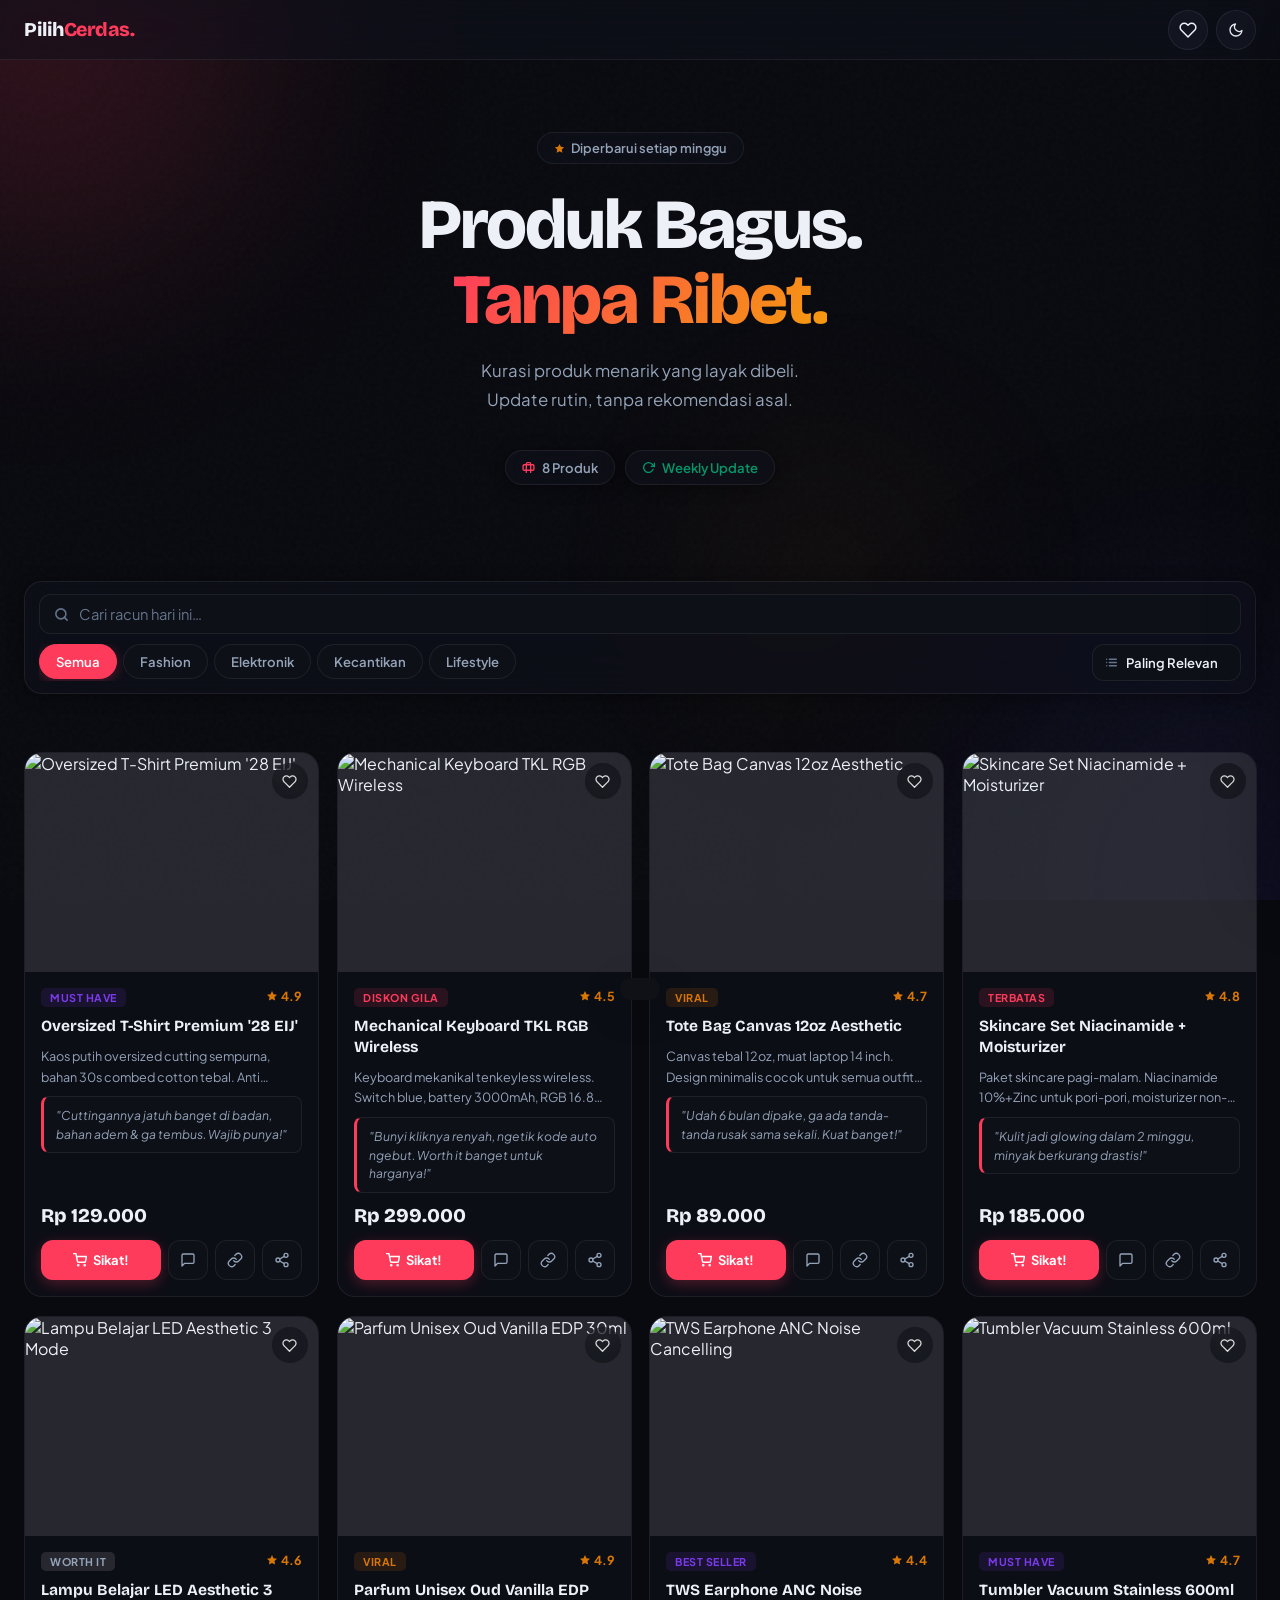
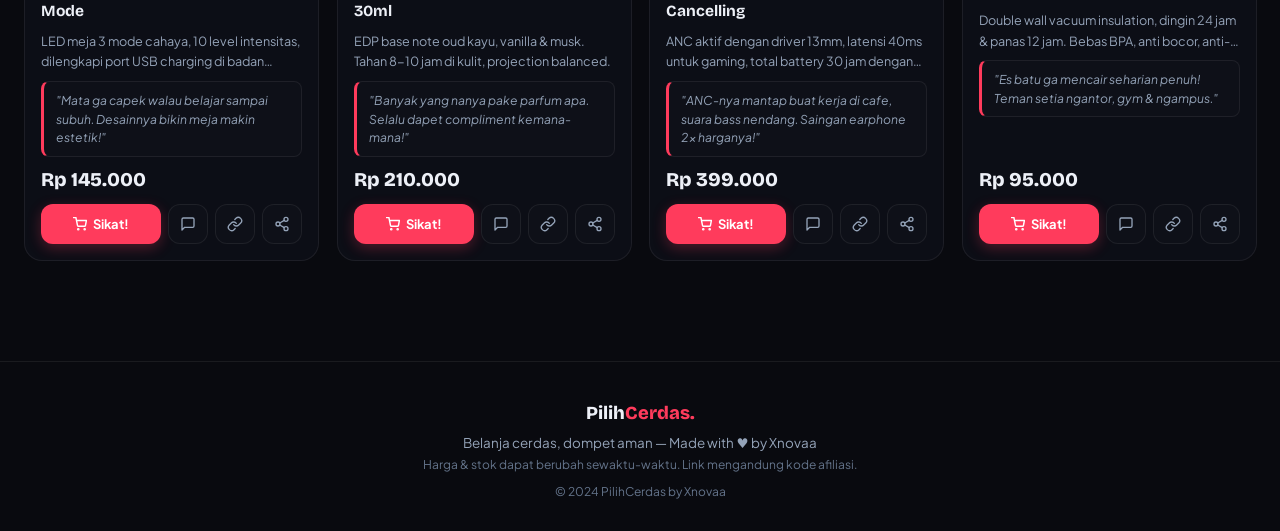
==== commit 2fa5b321: "Add files via upload" ====
--- a/index.html
+++ b/index.html
@@ -5,9 +5,25 @@
   <meta name="viewport" content="width=device-width, initial-scale=1.0" />
   <title>PilihCerdas by Xnovaa – Curated Goodies</title>
   <meta name="description" content="Kurasi produk viral & affordable kualitas terbaik. No endorse abal-abal." />
+
+  <!-- Open Graph / WhatsApp / IG preview -->
+  <meta property="og:type"        content="website" />
+  <meta property="og:url"         content="https://xnovaa.pages.dev/" />
+  <meta property="og:title"       content="PilihCerdas by Xnovaa – Curated Goodies" />
+  <meta property="og:description" content="Rekomendasi barang viral & worth it hasil kurasi murni. No endorse abal-abal." />
+  <meta property="og:image"       content="https://xnovaa.pages.dev/og-image.jpg" />
+  <meta name="twitter:card"       content="summary_large_image" />
+
+  <!-- PWA / Mobile -->
+  <meta name="theme-color" content="#ff3b5c" />
+  <meta name="mobile-web-app-capable" content="yes" />
+  <meta name="apple-mobile-web-app-capable" content="yes" />
+  <meta name="apple-mobile-web-app-status-bar-style" content="black-translucent" />
+  <meta name="apple-mobile-web-app-title" content="PilihCerdas" />
+
   <link rel="preconnect" href="https://fonts.googleapis.com">
   <link rel="preconnect" href="https://fonts.gstatic.com" crossorigin>
-  <link href="https://fonts.googleapis.com/css2?family=Bricolage+Grotesque:opsz,wght@12..96,500;12..96,700;12..96,800&family=Outfit:wght@300;400;500;600;700&display=swap" rel="stylesheet">
+  <link href="https://fonts.googleapis.com/css2?family=Bricolage+Grotesque:opsz,wght@12..96,500;12..96,700;12..96,800&family=Plus+Jakarta+Sans:wght@300;400;500;600;700&display=swap" rel="stylesheet">
   <link rel="stylesheet" href="style.css" />
 </head>
 <body>
@@ -21,15 +37,18 @@
   </div>
 
   <!-- ── Navigation ───────────────────── -->
-  <nav class="glass-nav" role="navigation">
+  <nav class="glass-nav" role="navigation" id="main-nav">
     <div class="nav-content">
       <div class="logo">Pilih<span>Cerdas.</span></div>
       <div class="nav-actions">
         <button id="wishlist-btn" class="nav-btn" aria-label="Buka Wishlist">
-          ❤️
+          <svg width="18" height="18" viewBox="0 0 24 24" fill="none" stroke="currentColor" stroke-width="2" stroke-linecap="round" stroke-linejoin="round"><path d="M20.84 4.61a5.5 5.5 0 0 0-7.78 0L12 5.67l-1.06-1.06a5.5 5.5 0 0 0-7.78 7.78l1.06 1.06L12 21.23l7.78-7.78 1.06-1.06a5.5 5.5 0 0 0 0-7.78z"></path></svg>
           <span id="wishlist-count" class="wishlist-badge" style="display:none">0</span>
         </button>
-        <button id="theme-btn" class="nav-btn" aria-label="Ganti Tema">🌓</button>
+        <button id="theme-btn" class="nav-btn" aria-label="Ganti Tema">
+          <svg id="theme-icon-moon" width="16" height="16" viewBox="0 0 24 24" fill="none" stroke="currentColor" stroke-width="2" stroke-linecap="round" stroke-linejoin="round"><path d="M21 12.79A9 9 0 1 1 11.21 3 7 7 0 0 0 21 12.79z"></path></svg>
+          <svg id="theme-icon-sun" width="16" height="16" viewBox="0 0 24 24" fill="none" stroke="currentColor" stroke-width="2" stroke-linecap="round" stroke-linejoin="round" style="display:none"><circle cx="12" cy="12" r="5"></circle><line x1="12" y1="1" x2="12" y2="3"></line><line x1="12" y1="21" x2="12" y2="23"></line><line x1="4.22" y1="4.22" x2="5.64" y2="5.64"></line><line x1="18.36" y1="18.36" x2="19.78" y2="19.78"></line><line x1="1" y1="12" x2="3" y2="12"></line><line x1="21" y1="12" x2="23" y2="12"></line><line x1="4.22" y1="19.78" x2="5.64" y2="18.36"></line><line x1="18.36" y1="5.64" x2="19.78" y2="4.22"></line></svg>
+        </button>
       </div>
     </div>
   </nav>
@@ -37,27 +56,25 @@
   <!-- ── Hero ─────────────────────────── -->
   <header class="hero">
     <div class="hero-inner">
-      <div class="badge-pill">✨ Diperbarui setiap minggu</div>
-      <h1>Belanja Cerdas,<br><span class="gradient-text">Nggak Pake Nyesel.</span></h1>
-      <p>Rekomendasi barang viral &amp; worth it hasil kurasi murni.<br>No endorse abal-abal, murni <em>racun</em> berkualitas.</p>
-      <div class="hero-stats">
-        <div class="stat">
-          <strong id="total-products">—</strong>
-          <span>Produk Kurasi</span>
+      <div class="badge-pill">
+        <svg width="11" height="11" viewBox="0 0 24 24" fill="currentColor"><path d="M12 2l3.09 6.26L22 9.27l-5 4.87 1.18 6.88L12 17.77l-6.18 3.25L7 14.14 2 9.27l6.91-1.01L12 2z"/></svg>
+        Diperbarui setiap minggu
+      </div>
+      <h1>Produk Bagus.<br><span class="gradient-text">Tanpa Ribet.</span></h1>
+      <p>Kurasi produk menarik yang layak dibeli.<br>Update rutin, tanpa rekomendasi asal.</p>
+      <div class="hero-chips">
+        <div class="hero-chip">
+          <svg width="13" height="13" viewBox="0 0 24 24" fill="none" stroke="currentColor" stroke-width="2.5" stroke-linecap="round" stroke-linejoin="round"><path d="M20 7H4a2 2 0 0 0-2 2v6a2 2 0 0 0 2 2h16a2 2 0 0 0 2-2V9a2 2 0 0 0-2-2z"></path><path d="M16 21V5a2 2 0 0 0-2-2h-4a2 2 0 0 0-2 2v16"></path></svg>
+          <span id="chip-total">— Produk</span>
         </div>
-        <div class="stat-divider"></div>
-        <div class="stat">
-          <strong>100%</strong>
-          <span>Tested &amp; Legit</span>
-        </div>
-        <div class="stat-divider"></div>
-        <div class="stat">
-          <strong>Weekly</strong>
-          <span>Update Rutin</span>
+        <div class="hero-chip hero-chip--green">
+          <svg width="13" height="13" viewBox="0 0 24 24" fill="none" stroke="currentColor" stroke-width="2.5" stroke-linecap="round" stroke-linejoin="round"><polyline points="23 4 23 10 17 10"></polyline><path d="M20.49 15a9 9 0 1 1-2.12-9.36L23 10"></path></svg>
+          Weekly Update
         </div>
       </div>
     </div>
   </header>
+
 
   <!-- ── Main App ──────────────────────── -->
   <main class="app-container">
@@ -65,7 +82,7 @@
     <!-- Toolbar -->
     <div class="toolbar glass-panel">
       <div class="search-box">
-        <span class="search-icon" aria-hidden="true">⌕</span>
+        <svg class="search-icon" width="15" height="15" viewBox="0 0 24 24" fill="none" stroke="currentColor" stroke-width="2.5" stroke-linecap="round" stroke-linejoin="round" aria-hidden="true"><circle cx="11" cy="11" r="8"></circle><line x1="21" y1="21" x2="16.65" y2="16.65"></line></svg>
         <input
           type="text"
           id="search-input"
@@ -74,19 +91,24 @@
           spellcheck="false"
           aria-label="Cari produk"
         />
-        <button class="clear-search" id="clear-search" style="display:none" aria-label="Hapus pencarian">✕</button>
+        <button class="clear-search" id="clear-search" style="display:none" aria-label="Hapus pencarian">
+          <svg width="13" height="13" viewBox="0 0 24 24" fill="none" stroke="currentColor" stroke-width="2.5" stroke-linecap="round"><line x1="18" y1="6" x2="6" y2="18"></line><line x1="6" y1="6" x2="18" y2="18"></line></svg>
+        </button>
       </div>
-      <div class="filters-scroll" role="group" aria-label="Filter kategori">
-        <div id="filter-pills" class="pills-container"></div>
-      </div>
-      <div class="sort-box">
-        <select id="sort-select" aria-label="Urutkan produk">
-          <option value="default">✨ Paling Relevan</option>
-          <option value="price-asc">💸 Harga Termurah</option>
-          <option value="price-desc">💎 Harga Termahal</option>
-          <option value="rating-desc">⭐ Rating Tertinggi</option>
-          <option value="newest">🔥 Terbaru</option>
-        </select>
+      <div class="toolbar-row2">
+        <div class="filters-scroll" role="group" aria-label="Filter kategori">
+          <div id="filter-pills" class="pills-container"></div>
+        </div>
+        <div class="sort-box">
+          <svg class="sort-icon" width="13" height="13" viewBox="0 0 24 24" fill="none" stroke="currentColor" stroke-width="2.5" stroke-linecap="round" stroke-linejoin="round" aria-hidden="true"><line x1="8" y1="6" x2="21" y2="6"></line><line x1="8" y1="12" x2="21" y2="12"></line><line x1="8" y1="18" x2="21" y2="18"></line><line x1="3" y1="6" x2="3.01" y2="6"></line><line x1="3" y1="12" x2="3.01" y2="12"></line><line x1="3" y1="18" x2="3.01" y2="18"></line></svg>
+          <select id="sort-select" aria-label="Urutkan produk">
+            <option value="default">Paling Relevan</option>
+            <option value="price-asc">Harga Termurah</option>
+            <option value="price-desc">Harga Termahal</option>
+            <option value="rating-desc">Rating Tertinggi</option>
+            <option value="newest">Terbaru</option>
+          </select>
+        </div>
       </div>
     </div>
 
@@ -105,15 +127,28 @@
 
   </main>
 
+
   <footer>
-    <p>© 2024 PilihCerdas by Xnovaa &mdash; Belanja cerdas, dompet aman 💸</p>
+    <div class="footer-inner">
+      <div class="footer-logo">Pilih<span>Cerdas.</span></div>
+      <p>Belanja cerdas, dompet aman &mdash; Made with ♥ by Xnovaa</p>
+      <p class="footer-disclaimer">Harga &amp; stok dapat berubah sewaktu-waktu. Link mengandung kode afiliasi.</p>
+      <p class="footer-copy">© 2024 PilihCerdas by Xnovaa</p>
+    </div>
   </footer>
+
+  <!-- ── Back to Top ───────────────────── -->
+  <button id="back-to-top" class="back-to-top" aria-label="Kembali ke atas" style="opacity:0;pointer-events:none">
+    <svg width="18" height="18" viewBox="0 0 24 24" fill="none" stroke="currentColor" stroke-width="2.5" stroke-linecap="round" stroke-linejoin="round"><polyline points="18 15 12 9 6 15"></polyline></svg>
+  </button>
 
   <!-- ── Image Lightbox ────────────────── -->
   <div id="lightbox" class="lightbox" role="dialog" aria-modal="true" aria-label="Preview gambar produk">
     <div class="lightbox-overlay" id="lightbox-overlay"></div>
     <div class="lightbox-container">
-      <button class="lightbox-close" id="lightbox-close" aria-label="Tutup preview">✕</button>
+      <button class="lightbox-close" id="lightbox-close" aria-label="Tutup preview">
+        <svg width="15" height="15" viewBox="0 0 24 24" fill="none" stroke="currentColor" stroke-width="2.5" stroke-linecap="round"><line x1="18" y1="6" x2="6" y2="18"></line><line x1="6" y1="6" x2="18" y2="18"></line></svg>
+      </button>
       <img id="lightbox-img" src="" alt="" class="lightbox-image">
       <p id="lightbox-caption" class="lightbox-caption"></p>
     </div>
@@ -124,8 +159,13 @@
     <div class="wishlist-overlay" id="wishlist-overlay"></div>
     <div class="wishlist-drawer">
       <div class="wishlist-header">
-        <h2>❤️ Wishlist Kamu</h2>
-        <button id="close-wishlist" aria-label="Tutup wishlist">✕</button>
+        <h2>
+          <svg width="15" height="15" viewBox="0 0 24 24" fill="currentColor" stroke="none"><path d="M20.84 4.61a5.5 5.5 0 0 0-7.78 0L12 5.67l-1.06-1.06a5.5 5.5 0 0 0-7.78 7.78l1.06 1.06L12 21.23l7.78-7.78 1.06-1.06a5.5 5.5 0 0 0 0-7.78z"></path></svg>
+          Wishlist Kamu
+        </h2>
+        <button id="close-wishlist" aria-label="Tutup wishlist">
+          <svg width="17" height="17" viewBox="0 0 24 24" fill="none" stroke="currentColor" stroke-width="2.5" stroke-linecap="round"><line x1="18" y1="6" x2="6" y2="18"></line><line x1="6" y1="6" x2="18" y2="18"></line></svg>
+        </button>
       </div>
       <div id="wishlist-items" class="wishlist-items"></div>
     </div>
--- a/style.css
+++ b/style.css
@@ -1,6 +1,6 @@
 /* ============================================================
-   PilihCerdas MEGA UPDATE — style.css
-   Glassmorphism 2.0 · Animated Mesh · Dynamic Badges
+   PilihCerdas — style.css (Revamp)
+   Clean · Modern · Mobile-First · No Emoji Icons
    ============================================================ */
 
 /* ── Design Tokens ───────────────────────────────────────── */
@@ -14,39 +14,40 @@
   --text-dim:        #64748b;
   --text-faint:      #94a3b8;
   --accent:          #ff3b5c;
-  --accent-dim:      rgba(255, 59, 92, 0.14);
-  --accent-glow:     rgba(255, 59, 92, 0.32);
-  --gold:            #e8970a;
-  --gold-dim:        rgba(232, 151, 10, 0.15);
+  --accent-dim:      rgba(255, 59, 92, 0.12);
+  --accent-glow:     rgba(255, 59, 92, 0.28);
+  --gold:            #d97706;
+  --gold-dim:        rgba(217, 119, 6, 0.13);
   --emerald:         #059669;
-  --emerald-dim:     rgba(5, 150, 105, 0.14);
+  --emerald-dim:     rgba(5, 150, 105, 0.12);
   --violet:          #7c3aed;
-  --violet-dim:      rgba(124, 58, 237, 0.14);
+  --violet-dim:      rgba(124, 58, 237, 0.12);
   --border:          rgba(0, 0, 0, 0.07);
-  --border-2:        rgba(0, 0, 0, 0.13);
-  --shadow:          0 4px 24px rgba(0, 0, 0, 0.07);
-  --shadow-lg:       0 20px 60px rgba(0, 0, 0, 0.10);
+  --border-2:        rgba(0, 0, 0, 0.11);
+  --shadow:          0 2px 16px rgba(0, 0, 0, 0.06);
+  --shadow-lg:       0 16px 48px rgba(0, 0, 0, 0.09);
   --glass:           blur(20px) saturate(160%);
-  --radius:          20px;
+  --radius:          18px;
   --radius-sm:       12px;
   --radius-xs:       8px;
   --ease:            cubic-bezier(0.25, 0.8, 0.25, 1);
   --spring:          cubic-bezier(0.34, 1.56, 0.64, 1);
+  --nav-h:           60px;
 }
 
 [data-theme="dark"] {
   --bg:              #090a0f;
   --bg-2:            #0e1018;
   --surface:         rgba(16, 18, 28, 0.60);
-  --surface-2:       rgba(20, 22, 34, 0.88);
+  --surface-2:       rgba(20, 22, 34, 0.90);
   --surface-hover:   rgba(26, 29, 44, 0.95);
   --text:            #edf0f7;
   --text-dim:        #94a3b8;
   --text-faint:      #64748b;
   --border:          rgba(255, 255, 255, 0.07);
-  --border-2:        rgba(255, 255, 255, 0.13);
-  --shadow:          0 4px 24px rgba(0, 0, 0, 0.40);
-  --shadow-lg:       0 20px 60px rgba(0, 0, 0, 0.55);
+  --border-2:        rgba(255, 255, 255, 0.11);
+  --shadow:          0 2px 16px rgba(0, 0, 0, 0.40);
+  --shadow-lg:       0 16px 48px rgba(0, 0, 0, 0.55);
 }
 
 /* ── Reset ───────────────────────────────────────────────── */
@@ -54,12 +55,12 @@
 html { scroll-behavior: smooth; -webkit-tap-highlight-color: transparent; }
 
 body {
-  font-family: 'Outfit', system-ui, -apple-system, sans-serif;
+  font-family: 'Plus Jakarta Sans', system-ui, -apple-system, sans-serif;
   background: var(--bg);
   color: var(--text);
   overflow-x: hidden;
   min-height: 100vh;
-  transition: background 0.5s ease, color 0.3s ease;
+  transition: background 0.4s ease, color 0.3s ease;
 }
 
 /* ── Animated Mesh Background ────────────────────────────── */
@@ -74,56 +75,55 @@
 .mesh-blob {
   position: absolute;
   border-radius: 50%;
-  filter: blur(110px);
+  filter: blur(100px);
   will-change: transform;
 }
 
 .blob-1 {
-  width: 640px; height: 640px;
+  width: 600px; height: 600px;
   background: radial-gradient(circle at 40% 40%, #ff3b5c 0%, transparent 65%);
-  top: -220px; left: -220px;
-  opacity: 0.30;
+  top: -200px; left: -200px;
+  opacity: 0.22;
   animation: blob1drift 24s ease-in-out infinite alternate;
 }
 
 .blob-2 {
-  width: 750px; height: 750px;
+  width: 700px; height: 700px;
   background: radial-gradient(circle at 60% 60%, #3730a3 0%, transparent 65%);
-  bottom: -280px; right: -240px;
-  opacity: 0.25;
+  bottom: -260px; right: -220px;
+  opacity: 0.18;
   animation: blob2drift 30s ease-in-out infinite alternate;
 }
 
 .blob-3 {
-  width: 480px; height: 480px;
-  background: radial-gradient(circle at 50% 50%, #e8970a 0%, transparent 65%);
+  width: 420px; height: 420px;
+  background: radial-gradient(circle at 50% 50%, #d97706 0%, transparent 65%);
   top: 40%; left: 48%;
-  opacity: 0.12;
+  opacity: 0.09;
   animation: blob3drift 20s ease-in-out infinite alternate;
 }
 
 @keyframes blob1drift {
   0%   { transform: translate(0px, 0px) scale(1); }
-  50%  { transform: translate(70px, 50px) scale(1.06); }
-  100% { transform: translate(20px, 110px) scale(0.94); }
+  50%  { transform: translate(60px, 45px) scale(1.05); }
+  100% { transform: translate(15px, 100px) scale(0.95); }
 }
 @keyframes blob2drift {
   0%   { transform: translate(0px, 0px) scale(1); }
-  50%  { transform: translate(-80px, -60px) scale(1.08); }
-  100% { transform: translate(-130px, -20px) scale(0.91); }
+  50%  { transform: translate(-70px, -55px) scale(1.07); }
+  100% { transform: translate(-120px, -18px) scale(0.92); }
 }
 @keyframes blob3drift {
   0%   { transform: translate(-50%, -50%) scale(1); }
-  50%  { transform: translate(-44%, -56%) scale(1.18); }
-  100% { transform: translate(-54%, -44%) scale(0.88); }
-}
-
-/* Noise grain overlay */
+  50%  { transform: translate(-45%, -55%) scale(1.15); }
+  100% { transform: translate(-55%, -45%) scale(0.89); }
+}
+
 .mesh-noise {
   position: absolute;
   inset: 0;
   background-image: url("data:image/svg+xml,%3Csvg viewBox='0 0 256 256' xmlns='http://www.w3.org/2000/svg'%3E%3Cfilter id='n'%3E%3CfeTurbulence type='fractalNoise' baseFrequency='0.85' numOctaves='4' stitchTiles='stitch'/%3E%3C/filter%3E%3Crect width='100%25' height='100%25' filter='url(%23n)'/%3E%3C/svg%3E");
-  opacity: 0.028;
+  opacity: 0.025;
 }
 
 /* ── Navigation ──────────────────────────────────────────── */
@@ -134,30 +134,40 @@
   backdrop-filter: var(--glass);
   -webkit-backdrop-filter: var(--glass);
   border-bottom: 1px solid var(--border);
+  transition: transform 0.35s var(--ease), box-shadow 0.35s ease;
+  height: var(--nav-h);
+}
+
+.glass-nav.nav-hidden {
+  transform: translateY(-100%);
+}
+
+.glass-nav.nav-scrolled {
+  box-shadow: 0 4px 24px rgba(0,0,0,0.12);
 }
 
 .nav-content {
   max-width: 1280px; margin: 0 auto;
-  padding: 13px 24px;
+  padding: 0 24px;
+  height: 100%;
   display: flex; justify-content: space-between; align-items: center;
 }
 
 .logo {
   font-family: 'Bricolage Grotesque', sans-serif;
-  font-size: 1.25rem; font-weight: 800;
+  font-size: 1.22rem; font-weight: 800;
   letter-spacing: -0.5px;
 }
 .logo span { color: var(--accent); }
 
-.nav-actions { display: flex; gap: 10px; }
+.nav-actions { display: flex; gap: 8px; }
 
 .nav-btn {
   position: relative;
   background: var(--surface-2);
   border: 1px solid var(--border);
-  width: 42px; height: 42px;
+  width: 40px; height: 40px;
   border-radius: 50%;
-  font-size: 1.05rem;
   cursor: pointer;
   display: flex; align-items: center; justify-content: center;
   color: var(--text);
@@ -167,14 +177,15 @@
 .nav-btn:active { transform: scale(0.93); }
 
 .wishlist-badge {
-  position: absolute; top: -5px; right: -5px;
+  position: absolute; top: -4px; right: -4px;
   background: var(--accent); color: #fff;
-  font-size: 0.62rem; font-weight: 800;
-  min-width: 18px; height: 18px;
+  font-size: 0.6rem; font-weight: 800;
+  min-width: 17px; height: 17px;
   border-radius: 50%;
   display: flex; align-items: center; justify-content: center;
-  padding: 0 4px;
-  animation: popIn 0.35s var(--spring);
+  padding: 0 3px;
+  animation: popIn 0.3s var(--spring);
+  font-family: 'Plus Jakarta Sans', sans-serif;
 }
 
 @keyframes popIn {
@@ -184,34 +195,35 @@
 
 /* ── Hero ────────────────────────────────────────────────── */
 .hero {
-  padding: 136px 24px 64px;
+  padding: calc(var(--nav-h) + 72px) 24px 56px;
   text-align: center;
 }
 
-.hero-inner { max-width: 680px; margin: 0 auto; }
+.hero-inner { max-width: 640px; margin: 0 auto; }
 
 .badge-pill {
   display: inline-flex; align-items: center; gap: 6px;
-  padding: 8px 18px;
+  padding: 7px 16px;
   border-radius: 50px;
   background: var(--surface);
   border: 1px solid var(--border);
-  font-size: 0.82rem; font-weight: 600; color: var(--text-dim);
+  font-size: 0.80rem; font-weight: 600; color: var(--text-dim);
   margin-bottom: 24px;
   backdrop-filter: var(--glass);
 }
+.badge-pill svg { color: var(--gold); flex-shrink: 0; }
 
 .hero h1 {
   font-family: 'Bricolage Grotesque', sans-serif;
-  font-size: clamp(2.8rem, 6.5vw, 4.6rem);
+  font-size: clamp(2.6rem, 6vw, 4.4rem);
   font-weight: 800;
-  line-height: 1.05;
-  letter-spacing: -2.5px;
-  margin-bottom: 22px;
+  line-height: 1.06;
+  letter-spacing: -2px;
+  margin-bottom: 20px;
 }
 
 .gradient-text {
-  background: linear-gradient(130deg, #ff3b5c 0%, #e8970a 55%, #ff3b5c 100%);
+  background: linear-gradient(130deg, #ff3b5c 0%, #f59e0b 55%, #ff3b5c 100%);
   background-size: 200% auto;
   -webkit-background-clip: text;
   -webkit-text-fill-color: transparent;
@@ -226,136 +238,155 @@
 
 .hero p {
   color: var(--text-dim);
-  font-size: 1.08rem; line-height: 1.75;
+  font-size: 1.05rem; line-height: 1.7;
   margin-bottom: 36px;
 }
 .hero p em { color: var(--accent); font-style: normal; font-weight: 600; }
 
-/* Hero stats pill */
-.hero-stats {
-  display: inline-flex; align-items: center;
-  gap: 24px;
+.hero-chips {
+  display: flex; align-items: center; justify-content: center;
+  gap: 10px; flex-wrap: wrap;
+  margin-top: 22px;
+}
+
+.hero-chip {
+  display: inline-flex; align-items: center; gap: 7px;
+  padding: 8px 16px;
+  border-radius: 50px;
   background: var(--surface);
   border: 1px solid var(--border);
-  border-radius: var(--radius);
-  padding: 16px 28px;
   backdrop-filter: var(--glass);
+  font-size: 0.82rem; font-weight: 600; color: var(--text-dim);
   box-shadow: var(--shadow);
 }
-
-.stat { display: flex; flex-direction: column; align-items: center; gap: 2px; }
-.stat strong {
-  font-family: 'Bricolage Grotesque', sans-serif;
-  font-size: 1.3rem; font-weight: 800;
-}
-.stat span { font-size: 0.73rem; color: var(--text-dim); font-weight: 500; }
-.stat-divider { width: 1px; height: 32px; background: var(--border-2); }
+.hero-chip svg { flex-shrink: 0; color: var(--accent); }
+
+.hero-chip--green { color: var(--emerald); }
+.hero-chip--green svg { color: var(--emerald); }
+
+/* ── Trust Bar removed ───────────────────────────────────── */
 
 /* ── App Container ───────────────────────────────────────── */
-.app-container { max-width: 1280px; margin: 0 auto; padding: 0 24px 120px; }
-
-/* ── Toolbar / Glass Panel ───────────────────────────────── */
+.app-container { max-width: 1280px; margin: 0 auto; padding: 40px 24px 100px; }
+
+/* ── Toolbar ─────────────────────────────────────────────── */
 .glass-panel {
   background: var(--surface);
   backdrop-filter: var(--glass);
   -webkit-backdrop-filter: var(--glass);
   border: 1px solid var(--border);
   border-radius: var(--radius);
-  padding: 14px 18px;
-  margin-bottom: 28px;
-  display: flex; gap: 12px; align-items: center;
+  padding: 12px 14px;
+  margin-bottom: 24px;
+  display: flex; flex-direction: column; gap: 10px;
   box-shadow: var(--shadow);
-  flex-wrap: wrap;
-}
-
-/* Search */
+}
+
 .search-box {
-  flex: 1.2; min-width: 220px;
   display: flex; align-items: center; gap: 10px;
   background: var(--bg-2);
   border: 1.5px solid var(--border);
   padding: 10px 14px;
   border-radius: var(--radius-sm);
-  transition: border-color 0.2s;
-}
-.search-box:focus-within { border-color: var(--accent); }
-
-.search-icon {
-  font-size: 1.15rem; color: var(--text-faint);
-  line-height: 1; user-select: none;
-}
+  transition: border-color 0.2s, box-shadow 0.2s;
+}
+.search-box:focus-within {
+  border-color: var(--accent);
+  box-shadow: 0 0 0 3px var(--accent-dim);
+}
+
+.search-icon { color: var(--text-faint); flex-shrink: 0; }
 
 .search-box input {
   flex: 1; background: none; border: none;
-  color: var(--text); font-size: 0.93rem;
+  color: var(--text); font-size: 0.92rem;
   font-family: inherit; outline: none;
+  min-width: 0;
 }
 .search-box input::placeholder { color: var(--text-faint); }
 
 .clear-search {
   background: none; border: none;
   color: var(--text-faint); cursor: pointer;
-  font-size: 0.78rem; padding: 2px 4px;
-  border-radius: 4px; transition: color 0.2s, background 0.2s;
+  padding: 3px; border-radius: 4px;
+  display: flex; align-items: center; justify-content: center;
+  transition: color 0.2s, background 0.2s;
 }
 .clear-search:hover { color: var(--text); background: var(--border); }
+
+.toolbar-row2 {
+  display: flex; align-items: center; gap: 10px;
+}
 
 /* Filter pills */
 .filters-scroll {
-  flex: 2;
+  flex: 1;
   overflow-x: auto;
   scrollbar-width: none; -ms-overflow-style: none;
 }
 .filters-scroll::-webkit-scrollbar { display: none; }
 
 .pills-container {
-  display: flex; gap: 8px;
-  padding-bottom: 2px; /* prevent cut-off on focus */
+  display: flex; gap: 6px;
+  padding-bottom: 2px;
 }
 
 .pill {
   white-space: nowrap;
-  padding: 9px 18px;
-  border-radius: var(--radius-sm);
+  padding: 8px 16px;
+  border-radius: 50px;
   border: 1.5px solid var(--border);
   background: var(--bg-2);
   color: var(--text-dim);
-  font-family: inherit; font-size: 0.84rem; font-weight: 600;
+  font-family: inherit; font-size: 0.82rem; font-weight: 600;
   cursor: pointer; flex-shrink: 0;
-  transition: all 0.22s var(--ease);
-}
-.pill:hover { border-color: var(--accent); color: var(--accent); }
+  transition: all 0.2s var(--ease);
+}
+.pill:hover { border-color: var(--accent); color: var(--accent); background: var(--accent-dim); }
 .pill.active {
   background: var(--accent); color: #fff;
   border-color: var(--accent);
-  box-shadow: 0 4px 16px var(--accent-glow);
+  box-shadow: 0 3px 12px var(--accent-glow);
 }
 
 /* Sort select */
+.sort-box {
+  display: flex; align-items: center; gap: 8px;
+  background: var(--bg-2);
+  border: 1.5px solid var(--border);
+  border-radius: var(--radius-sm);
+  padding: 0 12px;
+  flex-shrink: 0;
+}
+
+.sort-icon { color: var(--text-faint); flex-shrink: 0; }
+
 .sort-box select {
-  padding: 10px 38px 10px 14px;
-  border-radius: var(--radius-sm);
+  padding: 9px 0 9px 0;
+  background: none;
+  color: var(--text);
+  border: none;
+  font-family: inherit; font-size: 0.82rem; font-weight: 600;
+  outline: none; cursor: pointer; appearance: none;
+  -webkit-appearance: none;
+}
+
+.sort-box select option {
   background: var(--bg-2);
   color: var(--text);
-  border: 1.5px solid var(--border);
-  font-family: inherit; font-size: 0.84rem; font-weight: 600;
-  outline: none; cursor: pointer; appearance: none;
-  background-image: url("data:image/svg+xml,%3Csvg xmlns='http://www.w3.org/2000/svg' width='12' height='12' viewBox='0 0 24 24' fill='none' stroke='%2394a3b8' stroke-width='2.5'%3E%3Cpolyline points='6 9 12 15 18 9'%3E%3C/polyline%3E%3C/svg%3E");
-  background-repeat: no-repeat;
-  background-position: right 13px center;
 }
 
 /* Results info */
 .results-info {
-  font-size: 0.87rem; color: var(--text-dim); font-weight: 500;
-  margin-bottom: 18px; min-height: 20px;
+  font-size: 0.85rem; color: var(--text-dim); font-weight: 500;
+  margin-bottom: 16px; min-height: 18px;
 }
 
 /* ── Skeleton Loading ─────────────────────────────────────── */
 .bento-grid {
   display: grid;
-  grid-template-columns: repeat(auto-fill, minmax(300px, 1fr));
-  gap: 20px;
+  grid-template-columns: repeat(auto-fill, minmax(280px, 1fr));
+  gap: 18px;
 }
 
 .skeleton-card {
@@ -365,8 +396,8 @@
   overflow: hidden;
 }
 
-.sk-img { height: 220px; }
-.sk-body { padding: 20px; display: flex; flex-direction: column; gap: 12px; }
+.sk-img { aspect-ratio: 4/3; }
+.sk-body { padding: 18px; display: flex; flex-direction: column; gap: 10px; }
 
 .sk-line {
   height: 11px; border-radius: 6px;
@@ -379,7 +410,6 @@
 .sk-w80 { width: 80%; }
 .sk-w30 { width: 30%; }
 
-/* Shimmer animation */
 .shimmer-wrap .sk-img,
 .shimmer-wrap .sk-line {
   position: relative; overflow: hidden;
@@ -424,21 +454,21 @@
   overflow: hidden;
   display: flex; flex-direction: column;
   transition:
-    transform   0.32s var(--ease),
-    box-shadow  0.32s ease,
-    border-color 0.32s ease;
-  animation: cardReveal 0.42s ease both;
+    transform   0.3s var(--ease),
+    box-shadow  0.3s ease,
+    border-color 0.3s ease;
+  animation: cardReveal 0.4s ease both;
   will-change: transform;
 }
 
 @keyframes cardReveal {
-  from { opacity: 0; transform: translateY(18px) scale(0.98); }
+  from { opacity: 0; transform: translateY(16px) scale(0.98); }
   to   { opacity: 1; transform: translateY(0) scale(1); }
 }
 
 .product-card:hover {
-  transform: translateY(-7px);
-  box-shadow: 0 28px 56px rgba(0,0,0,0.15), 0 0 0 1.5px var(--accent) inset;
+  transform: translateY(-6px);
+  box-shadow: 0 24px 48px rgba(0,0,0,0.13), 0 0 0 1.5px var(--accent) inset;
   border-color: var(--accent);
 }
 
@@ -447,112 +477,123 @@
   position: relative;
   cursor: zoom-in;
   overflow: hidden;
+  aspect-ratio: 4 / 3;
 }
 
 .card-img {
-  width: 100%; height: 220px;
+  width: 100%; height: 100%;
   object-fit: cover; display: block;
   background: var(--border-2);
   transition: transform 0.5s ease, opacity 0.4s ease;
   opacity: 0;
 }
 .card-img.loaded { opacity: 1; }
-.product-card:hover .card-img { transform: scale(1.05); }
+.product-card:hover .card-img { transform: scale(1.04); }
 
 /* Zoom overlay on hover */
 .card-img-wrap::after {
-  content: '🔍';
+  content: '';
   position: absolute; inset: 0;
-  background: rgba(0, 0, 0, 0.30);
-  display: flex; align-items: center; justify-content: center;
-  font-size: 1.6rem;
+  background: rgba(0, 0, 0, 0.25);
   opacity: 0;
-  transition: opacity 0.28s ease;
+  transition: opacity 0.25s ease;
 }
 .card-img-wrap:hover::after { opacity: 1; }
+
+.card-zoom-icon {
+  position: absolute; top: 50%; left: 50%;
+  transform: translate(-50%, -50%) scale(0.7);
+  background: rgba(255,255,255,0.15);
+  backdrop-filter: blur(8px);
+  border-radius: 50%;
+  width: 44px; height: 44px;
+  display: flex; align-items: center; justify-content: center;
+  color: #fff;
+  opacity: 0;
+  transition: opacity 0.25s ease, transform 0.25s var(--spring);
+  z-index: 2;
+  pointer-events: none;
+}
+.card-img-wrap:hover .card-zoom-icon {
+  opacity: 1;
+  transform: translate(-50%, -50%) scale(1);
+}
 
 /* Wishlist button on card */
 .card-wishlist-btn {
-  position: absolute; top: 12px; right: 12px;
+  position: absolute; top: 10px; right: 10px;
   background: rgba(9, 10, 15, 0.55);
   backdrop-filter: blur(10px);
   border: none; border-radius: 50%;
-  width: 38px; height: 38px;
-  display: flex; align-items: center; justify-content: center;
-  font-size: 1rem; cursor: pointer;
+  width: 36px; height: 36px;
+  display: flex; align-items: center; justify-content: center;
+  cursor: pointer;
   transition: transform 0.2s var(--spring), background 0.2s;
-  z-index: 2;
-}
-.card-wishlist-btn:hover { transform: scale(1.25); }
-.card-wishlist-btn.active { background: var(--accent); }
+  z-index: 3;
+  color: rgba(255,255,255,0.85);
+}
+.card-wishlist-btn:hover { transform: scale(1.22); }
+.card-wishlist-btn.active {
+  background: var(--accent);
+  color: #fff;
+}
 
 /* Card body */
 .card-content {
-  padding: 18px;
+  padding: 16px;
   display: flex; flex-direction: column;
-  flex: 1; gap: 10px;
+  flex: 1; gap: 9px;
 }
 
 .card-header {
   display: flex; justify-content: space-between; align-items: flex-start;
 }
 
-/* ── Dynamic Badge System ─────────────────────────────────── */
+/* ── Badge System ─────────────────────────────────────────── */
 .badge {
-  font-size: 0.69rem; font-weight: 700;
-  text-transform: uppercase; letter-spacing: 0.6px;
-  padding: 4px 10px; border-radius: 6px;
+  font-size: 0.67rem; font-weight: 700;
+  text-transform: uppercase; letter-spacing: 0.5px;
+  padding: 3px 9px; border-radius: 5px;
   display: inline-block;
 }
 
-/* Diskon / Sale → red */
-.badge-diskon { background: var(--accent-dim); color: var(--accent); }
-
-/* Viral / Trending → gold, pulse */
-.badge-viral {
+.badge-diskon   { background: var(--accent-dim); color: var(--accent); }
+.badge-viral    {
   background: var(--gold-dim); color: var(--gold);
   animation: pulseGold 2.8s ease infinite;
 }
-
-/* Terbatas / Limited → red, fast pulse */
 .badge-terbatas {
   background: var(--accent-dim); color: var(--accent);
   animation: pulseRed 1.9s ease infinite;
 }
-
-/* Must Have / Best Seller → violet */
-.badge-must { background: var(--violet-dim); color: var(--violet); }
-
-/* Baru / New → emerald */
+.badge-must     { background: var(--violet-dim); color: var(--violet); }
 .badge-new-item { background: var(--emerald-dim); color: var(--emerald); }
-
-/* Worth It / default → muted */
-.badge-worth { background: var(--border-2); color: var(--text-dim); }
+.badge-worth    { background: var(--border-2); color: var(--text-dim); }
 
 @keyframes pulseGold {
-  0%, 100% { box-shadow: 0 0 0 0   rgba(232,151,10,0.0); }
-  50%       { box-shadow: 0 0 0 5px rgba(232,151,10,0.22); }
+  0%, 100% { box-shadow: 0 0 0 0   rgba(217,119,6,0.0); }
+  50%       { box-shadow: 0 0 0 4px rgba(217,119,6,0.20); }
 }
 @keyframes pulseRed {
   0%, 100% { box-shadow: 0 0 0 0   rgba(255,59,92,0.0); }
-  50%       { box-shadow: 0 0 0 6px rgba(255,59,92,0.22); }
+  50%       { box-shadow: 0 0 0 5px rgba(255,59,92,0.20); }
 }
 
 /* Rating */
 .card-rating {
-  font-size: 0.8rem; font-weight: 700;
+  font-size: 0.78rem; font-weight: 700;
   color: var(--gold);
   display: flex; align-items: center; gap: 3px;
 }
 
 .product-title {
   font-family: 'Bricolage Grotesque', sans-serif;
-  font-size: 1rem; font-weight: 700;
-  line-height: 1.3; color: var(--text);
+  font-size: 0.97rem; font-weight: 700;
+  line-height: 1.35; color: var(--text);
 }
 
 .product-desc {
-  font-size: 0.81rem; color: var(--text-dim);
+  font-size: 0.79rem; color: var(--text-dim);
   line-height: 1.6;
   display: -webkit-box;
   -webkit-line-clamp: 2; -webkit-box-orient: vertical;
@@ -563,68 +604,67 @@
   background: var(--bg-2);
   border: 1px solid var(--border);
   border-left: 3px solid var(--accent);
-  padding: 10px 13px;
+  padding: 9px 12px;
   border-radius: var(--radius-xs);
-  font-size: 0.77rem; font-style: italic;
+  font-size: 0.76rem; font-style: italic;
   color: var(--text-dim); line-height: 1.55;
 }
 
 .product-price {
   font-family: 'Bricolage Grotesque', sans-serif;
-  font-size: 1.3rem; font-weight: 800;
-  color: var(--text); margin-top: auto; padding-top: 4px;
+  font-size: 1.22rem; font-weight: 800;
+  color: var(--text); margin-top: auto; padding-top: 2px;
 }
 
 /* Card actions */
 .card-actions {
   display: grid;
   grid-template-columns: 1fr auto auto auto;
-  gap: 8px; margin-top: 6px;
+  gap: 7px; margin-top: 4px;
 }
 
 .btn {
-  padding: 11px 13px;
+  padding: 10px 12px;
   border-radius: var(--radius-sm);
   border: none; font-family: inherit;
-  font-weight: 700; font-size: 0.83rem;
+  font-weight: 700; font-size: 0.81rem;
   cursor: pointer;
   transition: all 0.2s var(--ease);
   text-align: center; text-decoration: none;
   display: flex; align-items: center; justify-content: center;
-  gap: 5px; white-space: nowrap;
+  gap: 6px; white-space: nowrap;
 }
 
 .btn-primary {
   background: var(--accent); color: #fff;
-  box-shadow: 0 6px 18px var(--accent-glow);
-}
-.btn-primary:hover { background: #e8283f; transform: translateY(-1px); box-shadow: 0 10px 28px var(--accent-glow); }
+  box-shadow: 0 4px 14px var(--accent-glow);
+}
+.btn-primary:hover { background: #e82040; transform: translateY(-1px); box-shadow: 0 8px 22px var(--accent-glow); }
 .btn-primary:active { transform: scale(0.96); }
 
 .btn-icon {
   background: var(--bg-2);
   border: 1.5px solid var(--border);
-  color: var(--text);
-  width: 42px; height: 42px; padding: 0;
-  font-size: 1rem;
-}
-.btn-icon:hover { background: var(--surface-hover); transform: scale(1.09); }
-.btn-icon:active { transform: scale(0.92); }
+  color: var(--text-dim);
+  width: 40px; height: 40px; padding: 0;
+}
+.btn-icon:hover { color: var(--text); background: var(--surface-hover); border-color: var(--border-2); transform: scale(1.07); }
+.btn-icon:active { transform: scale(0.93); }
 
 /* ── Load More ────────────────────────────────────────────── */
 .load-more-wrap {
   display: flex; justify-content: center;
-  margin-top: 44px;
+  margin-top: 40px;
 }
 
 .btn-load-more {
-  display: flex; align-items: center; gap: 12px;
-  padding: 14px 34px;
+  display: flex; align-items: center; gap: 10px;
+  padding: 13px 32px;
   border-radius: 50px;
   border: 1.5px solid var(--border);
   background: var(--surface);
   color: var(--text);
-  font-family: inherit; font-size: 0.94rem; font-weight: 700;
+  font-family: inherit; font-size: 0.92rem; font-weight: 700;
   cursor: pointer;
   backdrop-filter: var(--glass);
   transition: all 0.25s var(--ease);
@@ -632,16 +672,18 @@
 }
 .btn-load-more:hover {
   border-color: var(--accent); color: var(--accent);
-  box-shadow: 0 8px 28px var(--accent-glow);
+  box-shadow: 0 6px 24px var(--accent-glow);
   transform: translateY(-2px);
 }
 .btn-load-more:active { transform: scale(0.97); }
 
 .load-more-count {
   background: var(--accent-dim); color: var(--accent);
-  font-size: 0.74rem; font-weight: 800;
-  padding: 3px 12px; border-radius: 50px;
-}
+  font-size: 0.72rem; font-weight: 800;
+  padding: 2px 10px; border-radius: 50px;
+}
+
+/* ── About Strip removed ─────────────────────────────────── */
 
 /* ── Image Lightbox ───────────────────────────────────────── */
 .lightbox {
@@ -654,7 +696,7 @@
 
 .lightbox-overlay {
   position: absolute; inset: 0;
-  background: rgba(4, 5, 10, 0.88);
+  background: rgba(4, 5, 10, 0.90);
   backdrop-filter: blur(14px);
   cursor: pointer;
 }
@@ -662,36 +704,36 @@
 .lightbox-container {
   position: relative; z-index: 1;
   display: flex; flex-direction: column;
-  align-items: center; gap: 16px;
+  align-items: center; gap: 14px;
   max-width: min(90vw, 820px);
-  transform: scale(0.82);
-  transition: transform 0.38s var(--spring);
+  transform: scale(0.84);
+  transition: transform 0.35s var(--spring);
 }
 .lightbox.open .lightbox-container { transform: scale(1); }
 
 .lightbox-close {
-  position: absolute; top: -18px; right: -18px;
+  position: absolute; top: -16px; right: -16px;
   background: var(--accent); border: none;
-  border-radius: 50%; width: 40px; height: 40px;
-  color: #fff; font-size: 0.9rem; font-weight: 700;
+  border-radius: 50%; width: 38px; height: 38px;
+  color: #fff;
   cursor: pointer;
   display: flex; align-items: center; justify-content: center;
   transition: transform 0.22s var(--spring);
   z-index: 2;
-  box-shadow: 0 6px 20px var(--accent-glow);
-}
-.lightbox-close:hover { transform: scale(1.18) rotate(90deg); }
+  box-shadow: 0 4px 16px var(--accent-glow);
+}
+.lightbox-close:hover { transform: scale(1.15) rotate(90deg); }
 
 .lightbox-image {
   max-width: 90vw; max-height: 80vh;
   object-fit: contain; border-radius: var(--radius);
-  box-shadow: 0 32px 80px rgba(0,0,0,0.5);
+  box-shadow: 0 28px 70px rgba(0,0,0,0.5);
   display: block;
 }
 
 .lightbox-caption {
-  color: rgba(255,255,255,0.88);
-  font-weight: 600; font-size: 0.93rem;
+  color: rgba(255,255,255,0.85);
+  font-weight: 600; font-size: 0.9rem;
   text-align: center; padding: 0 24px;
   text-shadow: 0 2px 8px rgba(0,0,0,0.5);
   max-width: 600px;
@@ -716,37 +758,40 @@
 
 .wishlist-drawer {
   position: relative; z-index: 1;
-  width: min(400px, 100vw); height: 100%;
+  width: min(380px, 100vw); height: 100%;
   background: var(--surface-2);
   backdrop-filter: var(--glass);
   border-left: 1px solid var(--border);
   display: flex; flex-direction: column;
   transform: translateX(100%);
-  transition: transform 0.4s var(--ease);
-  box-shadow: -24px 0 64px rgba(0,0,0,0.22);
+  transition: transform 0.38s var(--ease);
+  box-shadow: -20px 0 56px rgba(0,0,0,0.20);
 }
 .wishlist-panel.open .wishlist-drawer { transform: translateX(0); }
 
 .wishlist-header {
   display: flex; justify-content: space-between; align-items: center;
-  padding: 22px 24px;
+  padding: 20px 22px;
   border-bottom: 1px solid var(--border);
   flex-shrink: 0;
 }
 .wishlist-header h2 {
   font-family: 'Bricolage Grotesque', sans-serif;
-  font-size: 1.1rem; font-weight: 800;
+  font-size: 1.05rem; font-weight: 800;
+  display: flex; align-items: center; gap: 8px;
+  color: var(--accent);
 }
 .wishlist-header button {
   background: none; border: none; color: var(--text-dim);
-  font-size: 1.1rem; cursor: pointer; padding: 5px;
+  cursor: pointer; padding: 5px;
+  display: flex; align-items: center; justify-content: center;
   border-radius: 6px; transition: color 0.2s, background 0.2s;
 }
 .wishlist-header button:hover { color: var(--text); background: var(--border); }
 
 .wishlist-items {
-  flex: 1; overflow-y: auto; padding: 20px 24px;
-  display: flex; flex-direction: column; gap: 13px;
+  flex: 1; overflow-y: auto; padding: 18px 22px;
+  display: flex; flex-direction: column; gap: 12px;
 }
 
 .wishlist-item {
@@ -754,45 +799,45 @@
   background: var(--surface);
   border: 1px solid var(--border);
   border-radius: var(--radius-sm);
-  padding: 12px;
+  padding: 11px;
   animation: cardReveal 0.3s ease both;
 }
 
 .wishlist-item img {
-  width: 60px; height: 60px;
+  width: 58px; height: 58px;
   object-fit: cover; border-radius: var(--radius-xs); flex-shrink: 0;
 }
 
 .wishlist-item-info { flex: 1; min-width: 0; }
 .wishlist-item-name {
-  font-size: 0.83rem; font-weight: 700;
+  font-size: 0.81rem; font-weight: 700;
   line-height: 1.3; color: var(--text);
-  margin-bottom: 5px;
+  margin-bottom: 4px;
   white-space: nowrap; overflow: hidden; text-overflow: ellipsis;
 }
-.wishlist-item-price { font-size: 0.79rem; color: var(--accent); font-weight: 700; }
+.wishlist-item-price { font-size: 0.77rem; color: var(--accent); font-weight: 700; }
 
 .wishlist-item-remove {
   background: none; border: none; color: var(--text-faint);
-  font-size: 0.78rem; cursor: pointer; padding: 4px 6px;
+  font-size: 0.75rem; cursor: pointer; padding: 4px 5px;
   border-radius: 4px; flex-shrink: 0;
   transition: color 0.2s, background 0.2s;
 }
 .wishlist-item-remove:hover { color: var(--accent); background: var(--accent-dim); }
 
 .wishlist-empty {
-  text-align: center; padding: 64px 20px; color: var(--text-dim);
-}
-.wishlist-empty span { font-size: 3rem; display: block; margin-bottom: 16px; }
-.wishlist-empty p { font-size: 0.9rem; line-height: 1.6; }
+  text-align: center; padding: 60px 20px; color: var(--text-dim);
+}
+.wishlist-empty span { font-size: 2.8rem; display: block; margin-bottom: 14px; opacity: 0.5; }
+.wishlist-empty p { font-size: 0.88rem; line-height: 1.65; }
 
 /* ── Empty State ──────────────────────────────────────────── */
 .empty-state {
   grid-column: 1 / -1;
-  text-align: center; padding: 80px 24px;
+  text-align: center; padding: 72px 24px;
   color: var(--text-dim);
 }
-.empty-state span { font-size: 3.5rem; display: block; margin-bottom: 16px; }
+.empty-state span { font-size: 3rem; display: block; margin-bottom: 14px; opacity: 0.5; }
 .empty-state p { font-size: 1rem; font-weight: 500; }
 
 /* ── Toast ────────────────────────────────────────────────── */
@@ -800,47 +845,97 @@
   position: fixed; bottom: -100px; left: 50%;
   transform: translateX(-50%);
   background: #0f1117; color: #fff;
-  padding: 12px 22px; border-radius: 50px;
-  font-weight: 600; font-size: 0.87rem;
-  box-shadow: 0 12px 40px rgba(0,0,0,0.3);
-  transition: bottom 0.42s var(--spring);
+  padding: 11px 20px; border-radius: 50px;
+  font-weight: 600; font-size: 0.84rem;
+  box-shadow: 0 10px 36px rgba(0,0,0,0.28);
+  transition: bottom 0.4s var(--spring);
   z-index: 900; pointer-events: none;
   white-space: nowrap;
 }
-.toast.show { bottom: 32px; }
+.toast.show { bottom: 28px; }
 .toast.toast-success { background: #064e3b; }
 .toast.toast-heart   { background: #7f1d1d; }
 .toast.toast-info    { background: #1e3a5f; }
 
+/* ── Back to Top ──────────────────────────────────────────── */
+.back-to-top {
+  position: fixed; bottom: 80px; right: 22px; z-index: 300;
+  width: 42px; height: 42px;
+  border-radius: 50%;
+  background: var(--surface-2);
+  border: 1px solid var(--border);
+  color: var(--text);
+  cursor: pointer;
+  display: flex; align-items: center; justify-content: center;
+  box-shadow: var(--shadow-lg);
+  backdrop-filter: var(--glass);
+  transition: opacity 0.3s ease, transform 0.3s var(--spring), bottom 0.3s ease;
+}
+.back-to-top:hover { transform: translateY(-3px) scale(1.08); }
+.back-to-top.visible { opacity: 1 !important; pointer-events: all !important; }
+
 /* ── Footer ───────────────────────────────────────────────── */
 footer {
-  text-align: center; padding: 28px 20px;
-  color: var(--text-faint); font-size: 0.81rem;
   border-top: 1px solid var(--border);
-}
+  padding: 40px 24px 32px;
+}
+
+.footer-inner {
+  max-width: 680px; margin: 0 auto;
+  text-align: center;
+  display: flex; flex-direction: column; gap: 6px;
+}
+
+.footer-logo {
+  font-family: 'Bricolage Grotesque', sans-serif;
+  font-size: 1.15rem; font-weight: 800;
+  margin-bottom: 4px;
+}
+.footer-logo span { color: var(--accent); }
+
+footer p { color: var(--text-dim); font-size: 0.84rem; }
+.footer-disclaimer { font-size: 0.75rem; color: var(--text-faint); }
+.footer-copy { font-size: 0.75rem; color: var(--text-faint); margin-top: 6px; }
 
 /* ── Responsive ───────────────────────────────────────────── */
+@media (max-width: 900px) {
+  .trust-hide { display: none; }
+}
+
 @media (max-width: 768px) {
-  .hero { padding: 112px 20px 44px; }
-  .hero h1 { font-size: 2.5rem; letter-spacing: -1.5px; }
-  .hero p  { font-size: 0.98rem; }
-  .hero-stats { gap: 14px; padding: 14px 20px; }
+  .hero { padding: calc(var(--nav-h) + 48px) 20px 40px; }
+  .hero h1 { font-size: 2.4rem; letter-spacing: -1.5px; }
+  .hero p  { font-size: 0.96rem; }
+  .hero-stats { gap: 14px; padding: 13px 18px; }
   .stat strong { font-size: 1.1rem; }
 
-  .glass-panel { flex-direction: column; align-items: stretch; gap: 10px; }
-  .search-box  { min-width: unset; }
-  .sort-box select { width: 100%; }
-
-  .bento-grid  { grid-template-columns: 1fr; gap: 14px; }
-  .card-actions { grid-template-columns: 1fr auto auto auto; }
+  /* 2 column grid on mobile — key improvement */
+  .bento-grid  { grid-template-columns: repeat(2, 1fr); gap: 12px; }
+
+  /* Smaller card content on mobile */
+  .card-content { padding: 12px; gap: 7px; }
+  .product-title { font-size: 0.88rem; }
+  .product-desc { font-size: 0.74rem; -webkit-line-clamp: 2; }
+  .product-price { font-size: 1.05rem; }
+  .review-box { font-size: 0.71rem; padding: 7px 10px; }
+  .card-actions { grid-template-columns: 1fr auto auto auto; gap: 5px; }
+  .btn { padding: 8px 8px; font-size: 0.75rem; }
+  .btn-icon { width: 34px; height: 34px; }
 
   .wishlist-drawer { width: 100vw; }
+  .about-inner { gap: 14px; }
 }
 
 @media (max-width: 480px) {
-  .nav-content    { padding: 11px 16px; }
-  .app-container  { padding: 0 16px 100px; }
+  .nav-content    { padding: 0 14px; }
+  .app-container  { padding: 28px 14px 90px; }
   .hero-stats     { flex-wrap: wrap; justify-content: center; }
   .stat-divider   { display: none; }
   .lightbox-close { top: 8px; right: 8px; }
-}
+  .trust-inner    { padding: 14px 16px; }
+  .trust-item     { padding: 6px 12px; }
+  .trust-item span { display: none; }
+
+  /* pill compacter on very small screens */
+  .pill { padding: 7px 12px; font-size: 0.78rem; }
+}
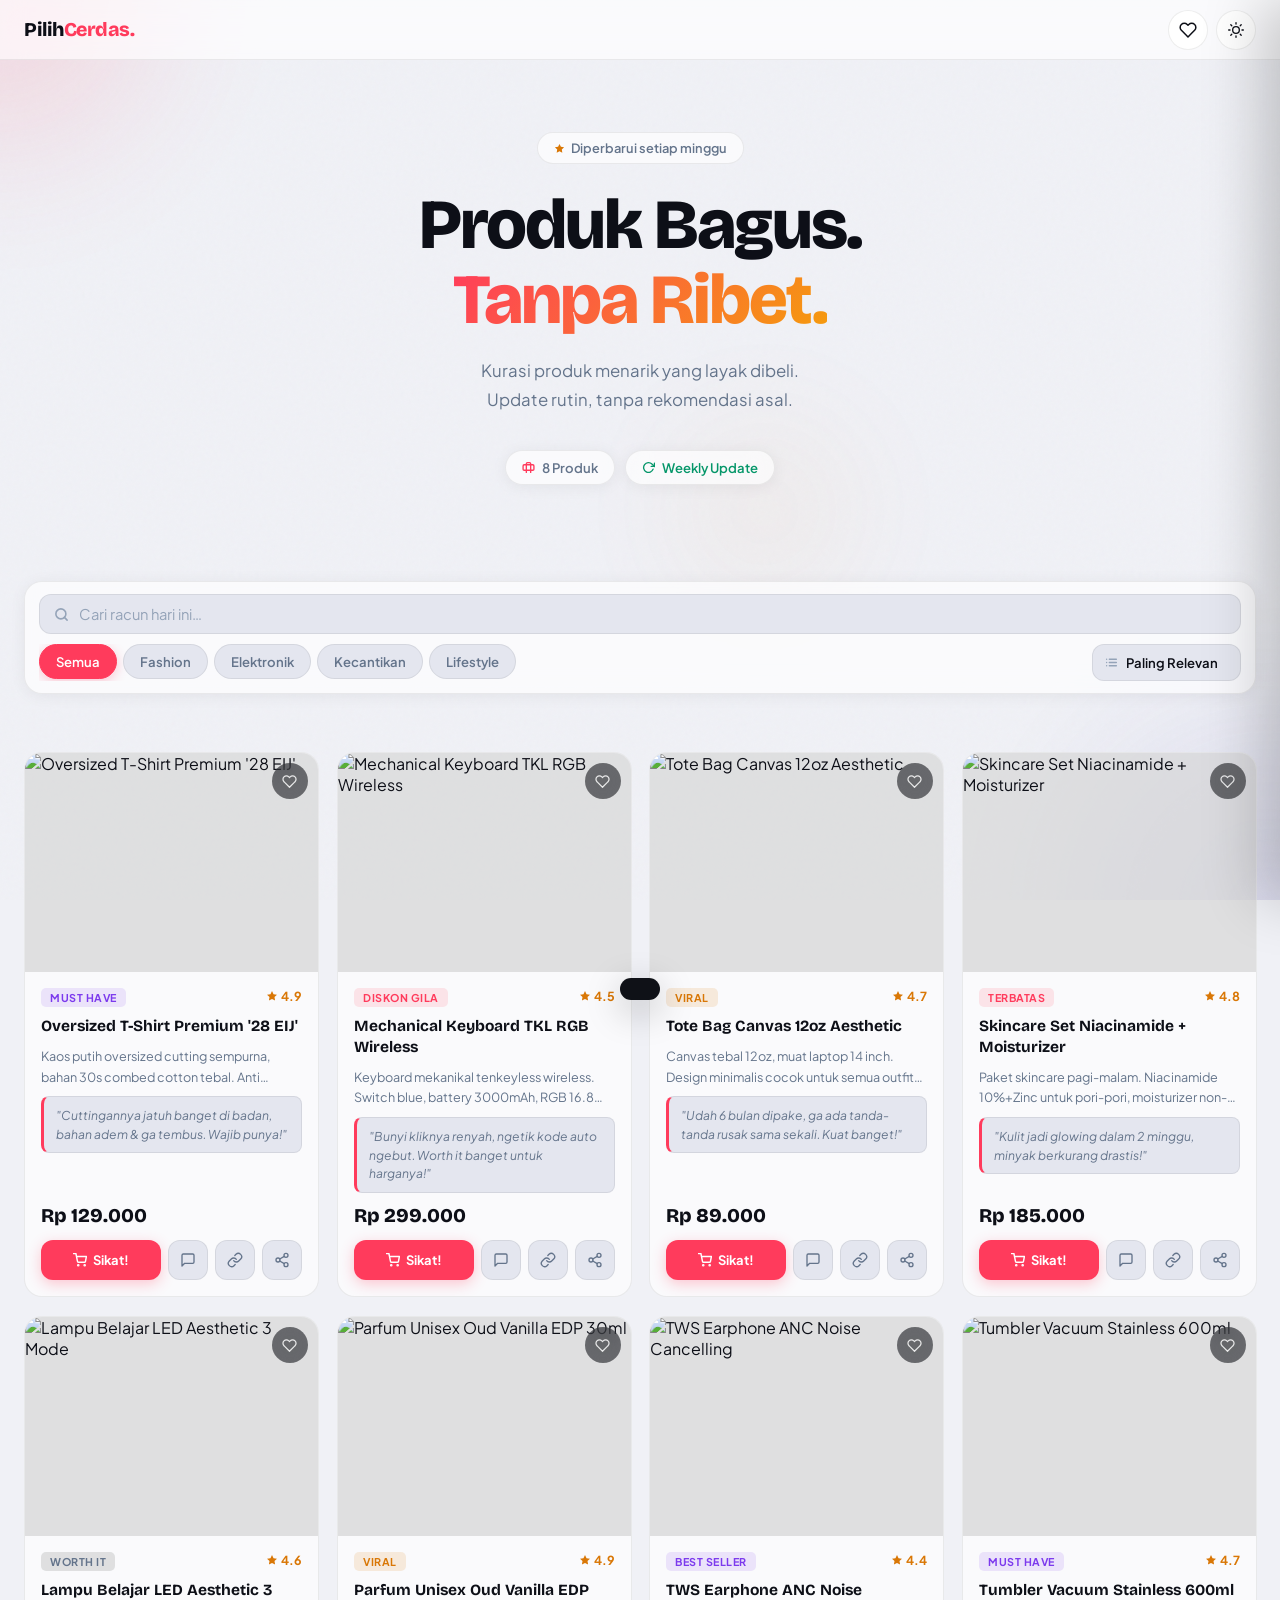
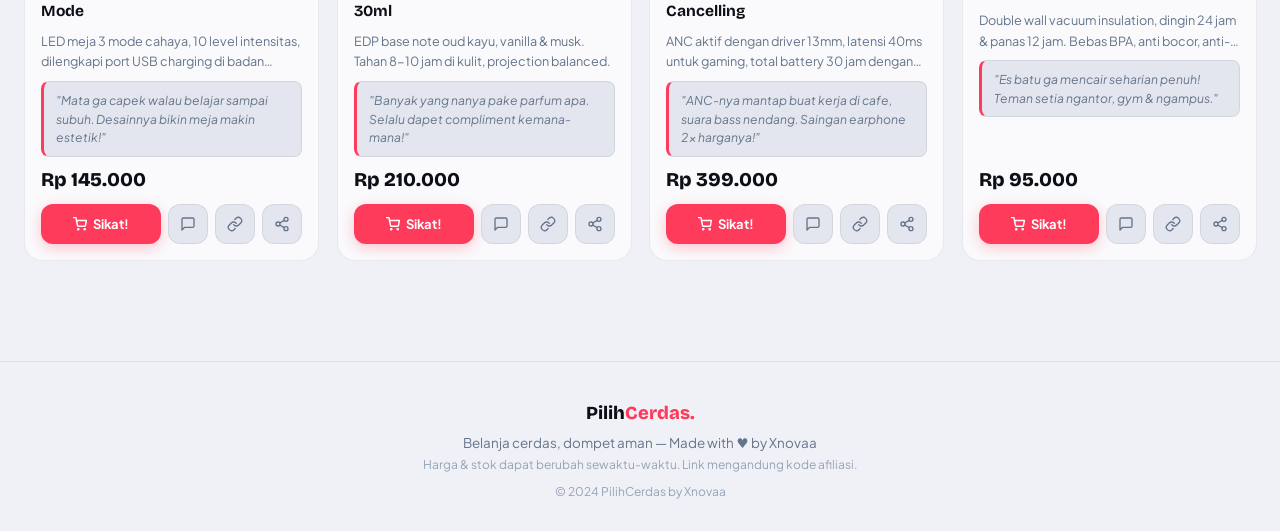
==== commit 9c6c9322: "Add files via upload" ====
--- a/index.html
+++ b/index.html
@@ -5,6 +5,7 @@
   <meta name="viewport" content="width=device-width, initial-scale=1.0" />
   <title>PilihCerdas by Xnovaa – Curated Goodies</title>
   <meta name="description" content="Kurasi produk viral & affordable kualitas terbaik. No endorse abal-abal." />
+  <link rel="icon" href="data:image/svg+xml,<svg xmlns='http://www.w3.org/2000/svg' viewBox='0 0 100 100'><text y='.9em' font-size='90'>🛒</text></svg>" />
 
   <!-- Open Graph / WhatsApp / IG preview -->
   <meta property="og:type"        content="website" />
--- a/style.css
+++ b/style.css
@@ -26,13 +26,15 @@
   --border-2:        rgba(0, 0, 0, 0.11);
   --shadow:          0 2px 16px rgba(0, 0, 0, 0.06);
   --shadow-lg:       0 16px 48px rgba(0, 0, 0, 0.09);
-  --glass:           blur(20px) saturate(160%);
+  --glass:           blur(12px) saturate(140%); /* was blur(20px) saturate(160%) */
   --radius:          18px;
   --radius-sm:       12px;
   --radius-xs:       8px;
   --ease:            cubic-bezier(0.25, 0.8, 0.25, 1);
   --spring:          cubic-bezier(0.34, 1.56, 0.64, 1);
   --nav-h:           60px;
+  --danger:          #ef4444;
+  --danger-dim:      rgba(239, 68, 68, 0.14);
 }
 
 [data-theme="dark"] {
@@ -75,48 +77,59 @@
 .mesh-blob {
   position: absolute;
   border-radius: 50%;
-  filter: blur(100px);
+  /* Reduced from 100px — biggest perf win */
+  filter: blur(60px);
   will-change: transform;
+  transform: translateZ(0); /* force GPU layer */
 }
 
 .blob-1 {
-  width: 600px; height: 600px;
+  width: 400px; height: 400px; /* was 600px */
   background: radial-gradient(circle at 40% 40%, #ff3b5c 0%, transparent 65%);
-  top: -200px; left: -200px;
-  opacity: 0.22;
-  animation: blob1drift 24s ease-in-out infinite alternate;
+  top: -160px; left: -160px;
+  opacity: 0.18; /* was 0.22 */
+  animation: blob1drift 32s ease-in-out infinite alternate; /* slower = less repaints */
 }
 
 .blob-2 {
-  width: 700px; height: 700px;
+  width: 480px; height: 480px; /* was 700px */
   background: radial-gradient(circle at 60% 60%, #3730a3 0%, transparent 65%);
-  bottom: -260px; right: -220px;
-  opacity: 0.18;
-  animation: blob2drift 30s ease-in-out infinite alternate;
+  bottom: -200px; right: -180px;
+  opacity: 0.14; /* was 0.18 */
+  animation: blob2drift 40s ease-in-out infinite alternate;
 }
 
 .blob-3 {
-  width: 420px; height: 420px;
+  width: 300px; height: 300px; /* was 420px */
   background: radial-gradient(circle at 50% 50%, #d97706 0%, transparent 65%);
   top: 40%; left: 48%;
-  opacity: 0.09;
-  animation: blob3drift 20s ease-in-out infinite alternate;
-}
-
+  opacity: 0.07; /* was 0.09 */
+  animation: blob3drift 28s ease-in-out infinite alternate;
+}
+
+/* Simplified keyframes — no scale, only translate (cheaper) */
 @keyframes blob1drift {
-  0%   { transform: translate(0px, 0px) scale(1); }
-  50%  { transform: translate(60px, 45px) scale(1.05); }
-  100% { transform: translate(15px, 100px) scale(0.95); }
+  0%   { transform: translate(0px, 0px); }
+  100% { transform: translate(50px, 80px); }
 }
 @keyframes blob2drift {
-  0%   { transform: translate(0px, 0px) scale(1); }
-  50%  { transform: translate(-70px, -55px) scale(1.07); }
-  100% { transform: translate(-120px, -18px) scale(0.92); }
+  0%   { transform: translate(0px, 0px); }
+  100% { transform: translate(-60px, -40px); }
 }
 @keyframes blob3drift {
-  0%   { transform: translate(-50%, -50%) scale(1); }
-  50%  { transform: translate(-45%, -55%) scale(1.15); }
-  100% { transform: translate(-55%, -45%) scale(0.89); }
+  0%   { transform: translate(-50%, -50%); }
+  100% { transform: translate(-44%, -56%); }
+}
+
+/* Mobile: disable blob animation entirely */
+@media (max-width: 768px) {
+  .mesh-blob { animation: none !important; }
+  .blob-3    { display: none; } /* remove least-impactful blob on mobile */
+}
+
+/* Respect reduced motion preference */
+@media (prefers-reduced-motion: reduce) {
+  .mesh-blob { animation: none !important; }
 }
 
 .mesh-noise {
@@ -281,7 +294,6 @@
   display: flex; flex-direction: column; gap: 10px;
   box-shadow: var(--shadow);
 }
-
 .search-box {
   display: flex; align-items: center; gap: 10px;
   background: var(--bg-2);
@@ -453,12 +465,10 @@
   border-radius: var(--radius);
   overflow: hidden;
   display: flex; flex-direction: column;
-  transition:
-    transform   0.3s var(--ease),
-    box-shadow  0.3s ease,
-    border-color 0.3s ease;
+  transition: border-color 0.25s ease, box-shadow 0.25s ease, transform 0.25s ease;
   animation: cardReveal 0.4s ease both;
-  will-change: transform;
+  /* Limit repaint scope to each card */
+  contain: layout style;
 }
 
 @keyframes cardReveal {
@@ -906,10 +916,8 @@
   .hero { padding: calc(var(--nav-h) + 48px) 20px 40px; }
   .hero h1 { font-size: 2.4rem; letter-spacing: -1.5px; }
   .hero p  { font-size: 0.96rem; }
-  .hero-stats { gap: 14px; padding: 13px 18px; }
-  .stat strong { font-size: 1.1rem; }
-
-  /* 2 column grid on mobile — key improvement */
+
+  /* 2 column grid on mobile */
   .bento-grid  { grid-template-columns: repeat(2, 1fr); gap: 12px; }
 
   /* Smaller card content on mobile */
@@ -923,14 +931,55 @@
   .btn-icon { width: 34px; height: 34px; }
 
   .wishlist-drawer { width: 100vw; }
-  .about-inner { gap: 14px; }
+
+  /* ── PERFORMANCE: strip backdrop-filter on mobile ── */
+  /* Only keep it on the nav (most visible) */
+  .glass-panel,
+  .badge-pill,
+  .hero-chip,
+  .wishlist-drawer,
+  .btn-load-more,
+  .back-to-top {
+    backdrop-filter: none !important;
+    -webkit-backdrop-filter: none !important;
+  }
+
+  /* Solid fallback backgrounds so it still looks good without blur */
+  [data-theme="dark"] .glass-panel    { background: rgba(16, 18, 28, 0.95); }
+  [data-theme="dark"] .badge-pill     { background: rgba(16, 18, 28, 0.90); }
+  [data-theme="dark"] .hero-chip      { background: rgba(16, 18, 28, 0.90); }
+  [data-theme="dark"] .wishlist-drawer{ background: #0e1018; }
+  [data-theme="light"] .glass-panel   { background: rgba(255, 255, 255, 0.97); }
+  [data-theme="light"] .badge-pill    { background: rgba(255, 255, 255, 0.95); }
+  [data-theme="light"] .hero-chip     { background: rgba(255, 255, 255, 0.95); }
+
+  /* ── PERFORMANCE: disable hover effects on touch devices ── */
+  .product-card:hover {
+    transform: none;
+    box-shadow: none;
+    border-color: var(--border);
+  }
+  .product-card:hover .card-img { transform: none; }
+  .card-img-wrap:hover::after  { opacity: 0; }
+  .card-img-wrap:hover .card-zoom-icon { opacity: 0; }
+
+  /* ── PERFORMANCE: stop badge pulse animations on mobile ── */
+  .badge-viral,
+  .badge-terbatas {
+    animation: none !important;
+    box-shadow: none !important;
+  }
+
+  /* ── PERFORMANCE: stop gradient text animation on mobile ── */
+  .gradient-text {
+    animation: none !important;
+    background-position: 0% center;
+  }
 }
 
 @media (max-width: 480px) {
   .nav-content    { padding: 0 14px; }
   .app-container  { padding: 28px 14px 90px; }
-  .hero-stats     { flex-wrap: wrap; justify-content: center; }
-  .stat-divider   { display: none; }
   .lightbox-close { top: 8px; right: 8px; }
   .trust-inner    { padding: 14px 16px; }
   .trust-item     { padding: 6px 12px; }
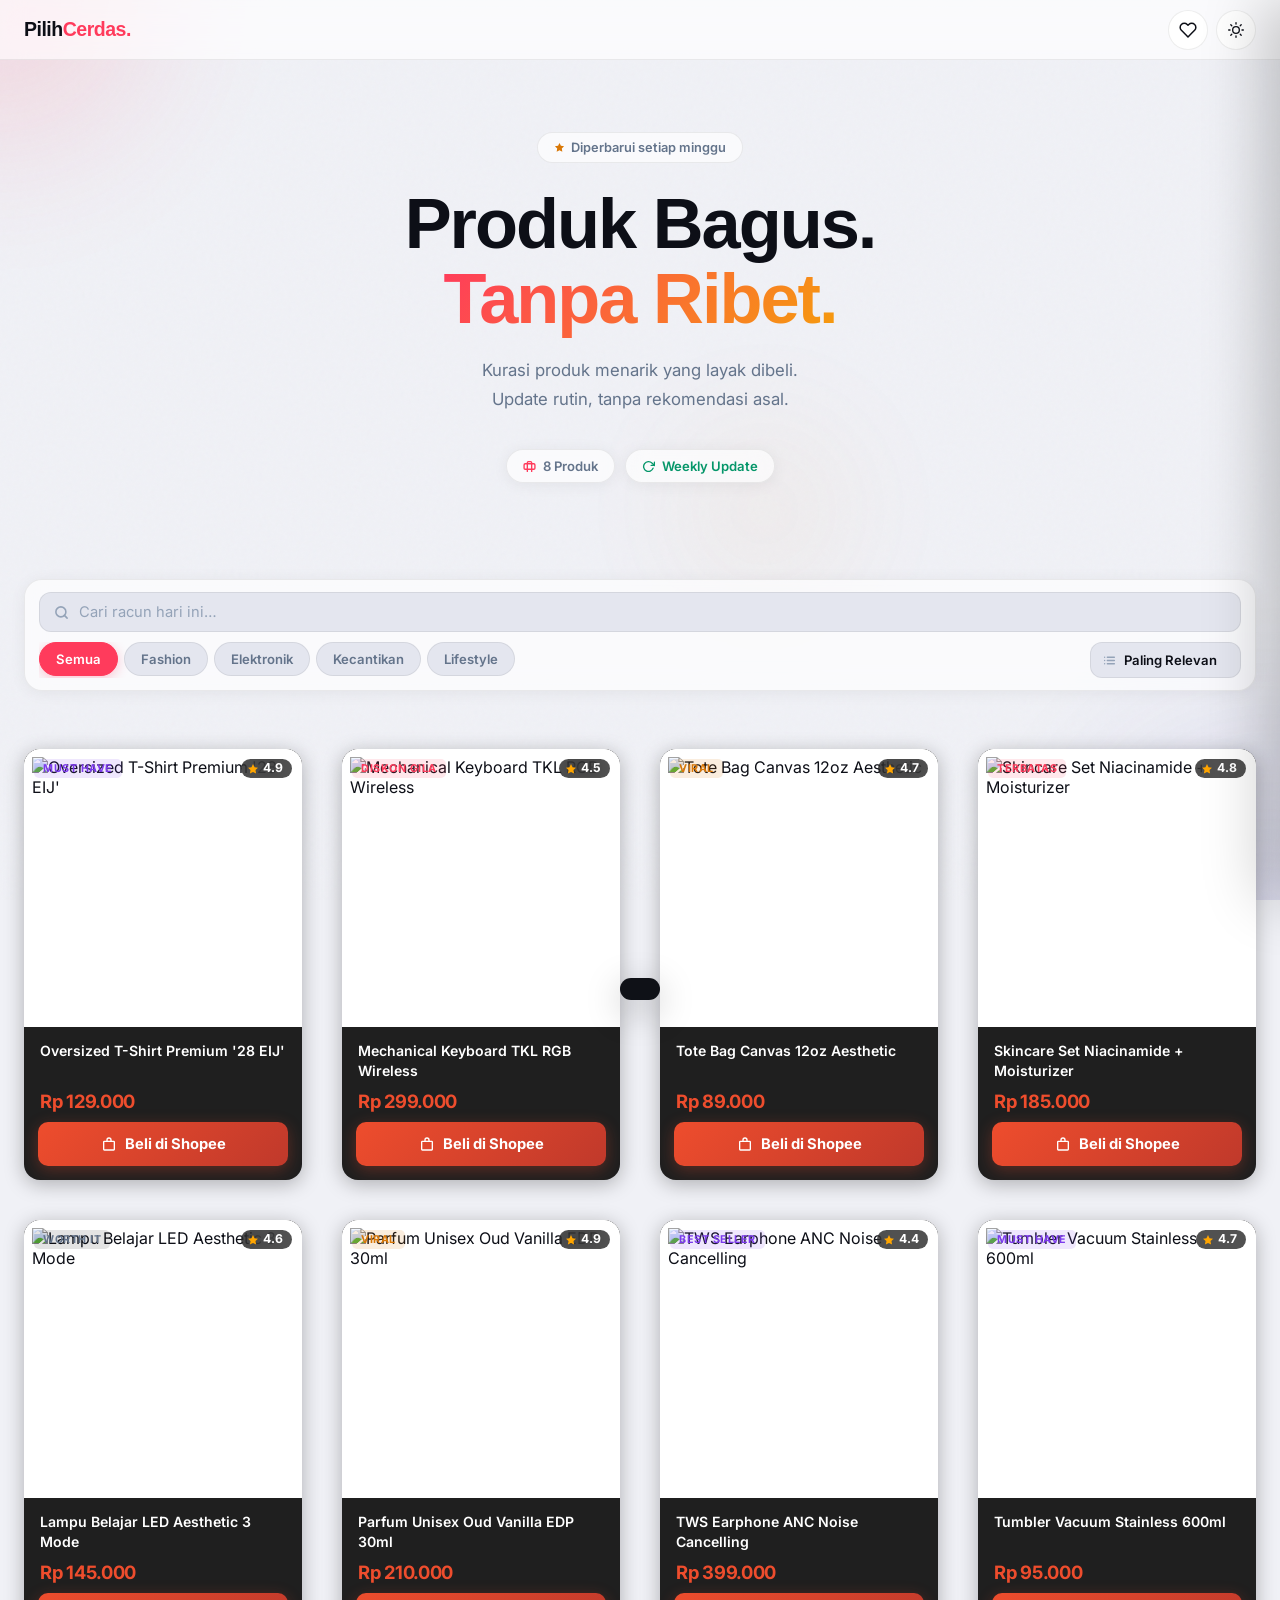
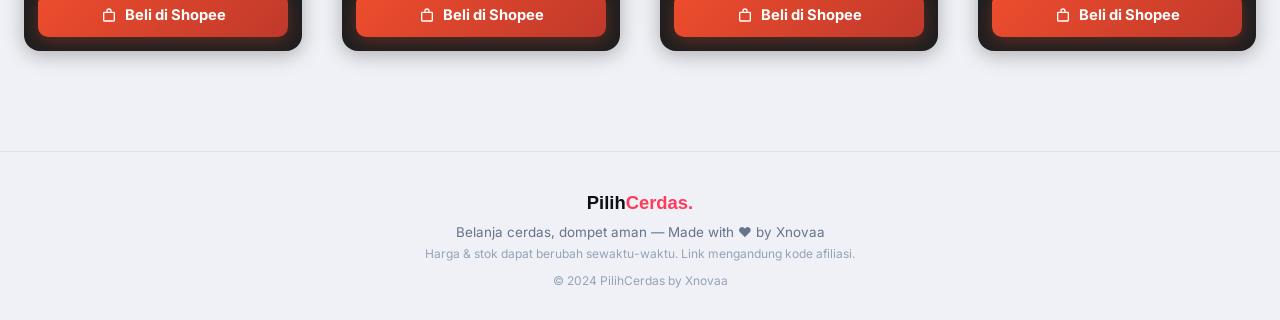
==== commit 3e63fcf7: "Add files via upload" ====
--- a/index.html
+++ b/index.html
@@ -24,7 +24,7 @@
 
   <link rel="preconnect" href="https://fonts.googleapis.com">
   <link rel="preconnect" href="https://fonts.gstatic.com" crossorigin>
-  <link href="https://fonts.googleapis.com/css2?family=Bricolage+Grotesque:opsz,wght@12..96,500;12..96,700;12..96,800&family=Plus+Jakarta+Sans:wght@300;400;500;600;700&display=swap" rel="stylesheet">
+  <link href="https://fonts.googleapis.com/css2?family=Inter:wght@400;500;600;700&display=swap" rel="stylesheet">
   <link rel="stylesheet" href="style.css" />
 </head>
 <body>
@@ -143,6 +143,17 @@
     <svg width="18" height="18" viewBox="0 0 24 24" fill="none" stroke="currentColor" stroke-width="2.5" stroke-linecap="round" stroke-linejoin="round"><polyline points="18 15 12 9 6 15"></polyline></svg>
   </button>
 
+  <!-- ── Detail Modal ──────────────────── -->
+  <div id="detail-modal" class="detail-modal" role="dialog" aria-modal="true" aria-label="Detail Produk">
+    <div class="detail-modal-overlay" id="detail-modal-overlay"></div>
+    <div class="detail-modal-container">
+      <button class="detail-modal-close" id="detail-modal-close" aria-label="Tutup detail">
+        <svg width="15" height="15" viewBox="0 0 24 24" fill="none" stroke="currentColor" stroke-width="2.5" stroke-linecap="round"><line x1="18" y1="6" x2="6" y2="18"></line><line x1="6" y1="6" x2="18" y2="18"></line></svg>
+      </button>
+      <div id="detail-modal-content" class="detail-modal-content"></div>
+    </div>
+  </div>
+
   <!-- ── Image Lightbox ────────────────── -->
   <div id="lightbox" class="lightbox" role="dialog" aria-modal="true" aria-label="Preview gambar produk">
     <div class="lightbox-overlay" id="lightbox-overlay"></div>
--- a/style.css
+++ b/style.css
@@ -22,6 +22,7 @@
   --emerald-dim:     rgba(5, 150, 105, 0.12);
   --violet:          #7c3aed;
   --violet-dim:      rgba(124, 58, 237, 0.12);
+  --shopee-orange:   #ee4d2d;
   --border:          rgba(0, 0, 0, 0.07);
   --border-2:        rgba(0, 0, 0, 0.11);
   --shadow:          0 2px 16px rgba(0, 0, 0, 0.06);
@@ -57,7 +58,7 @@
 html { scroll-behavior: smooth; -webkit-tap-highlight-color: transparent; }
 
 body {
-  font-family: 'Plus Jakarta Sans', system-ui, -apple-system, sans-serif;
+  font-family: 'Inter', 'Poppins', system-ui, -apple-system, sans-serif;
   background: var(--bg);
   color: var(--text);
   overflow-x: hidden;
@@ -121,10 +122,9 @@
   100% { transform: translate(-44%, -56%); }
 }
 
-/* Mobile: disable blob animation entirely */
+/* Mobile: disable blob animation entirely AND remove expensive blur */
 @media (max-width: 768px) {
-  .mesh-blob { animation: none !important; }
-  .blob-3    { display: none; } /* remove least-impactful blob on mobile */
+  .mesh-bg { display: none !important; } /* Complete removal for max perf */
 }
 
 /* Respect reduced motion preference */
@@ -394,11 +394,11 @@
   margin-bottom: 16px; min-height: 18px;
 }
 
-/* ── Skeleton Loading ─────────────────────────────────────── */
+/* ── Skeleton Loading & Grid ─────────────────────────────── */
 .bento-grid {
   display: grid;
-  grid-template-columns: repeat(auto-fill, minmax(280px, 1fr));
-  gap: 18px;
+  grid-template-columns: repeat(4, 1fr);
+  gap: 2.5rem;
 }
 
 .skeleton-card {
@@ -460,15 +460,16 @@
 
 /* ── Product Card ─────────────────────────────────────────── */
 .product-card {
-  background: var(--surface);
-  border: 1.5px solid var(--border);
-  border-radius: var(--radius);
+  background: #1F1F1F;
+  border: none;
+  border-radius: 16px;
   overflow: hidden;
   display: flex; flex-direction: column;
-  transition: border-color 0.25s ease, box-shadow 0.25s ease, transform 0.25s ease;
+  height: 100%;
+  transition: box-shadow 0.28s ease, transform 0.28s var(--spring);
   animation: cardReveal 0.4s ease both;
-  /* Limit repaint scope to each card */
   contain: layout style;
+  box-shadow: 0 4px 20px rgba(0,0,0,0.28);
 }
 
 @keyframes cardReveal {
@@ -477,61 +478,111 @@
 }
 
 .product-card:hover {
-  transform: translateY(-6px);
-  box-shadow: 0 24px 48px rgba(0,0,0,0.13), 0 0 0 1.5px var(--accent) inset;
-  border-color: var(--accent);
-}
-
-/* Image wrapper */
+  transform: translateY(-6px) scale(1.015);
+  box-shadow: 0 22px 48px rgba(0,0,0,0.45);
+}
+
+.card-clickable-area {
+  display: flex;
+  flex-direction: column;
+  flex-grow: 1;
+  cursor: pointer;
+}
+
+/* Image wrapper — white background framing the product */
 .card-img-wrap {
   position: relative;
-  cursor: zoom-in;
   overflow: hidden;
-  aspect-ratio: 4 / 3;
+  aspect-ratio: 1 / 1;
+  background: #fff;
+  border-radius: 16px 16px 0 0;
+  /* subtle inner shadow to separate frame from image */
+  box-shadow: inset 0 -2px 8px rgba(0,0,0,0.06);
+}
+
+/* Overlay row: label left, rating right — both pinned to top of image */
+.card-overlay-row {
+  position: absolute;
+  top: 10px;
+  left: 10px;
+  right: 10px;
+  z-index: 2;
+  display: flex;
+  align-items: center;
+  justify-content: space-between;
+  pointer-events: none;
+}
+
+.card-rating-pill {
+  display: flex;
+  align-items: center;
+  gap: 4px;
+  background: rgba(15, 15, 15, 0.72);
+  backdrop-filter: blur(8px);
+  -webkit-backdrop-filter: blur(8px);
+  border-radius: 50px;
+  padding: 3px 9px 3px 6px;
+}
+
+.card-rating-pill svg {
+  flex-shrink: 0;
+}
+
+.card-rating-value {
+  font-size: 0.76rem;
+  font-weight: 700;
+  color: #fff;
+  line-height: 1;
 }
 
 .card-img {
   width: 100%; height: 100%;
-  object-fit: cover; display: block;
-  background: var(--border-2);
+  object-fit: contain; display: block;
+  background: #fff;
   transition: transform 0.5s ease, opacity 0.4s ease;
   opacity: 0;
+  padding: 8px;
 }
 .card-img.loaded { opacity: 1; }
-.product-card:hover .card-img { transform: scale(1.04); }
-
-/* Zoom overlay on hover */
-.card-img-wrap::after {
-  content: '';
-  position: absolute; inset: 0;
-  background: rgba(0, 0, 0, 0.25);
-  opacity: 0;
-  transition: opacity 0.25s ease;
-}
-.card-img-wrap:hover::after { opacity: 1; }
-
-.card-zoom-icon {
-  position: absolute; top: 50%; left: 50%;
-  transform: translate(-50%, -50%) scale(0.7);
-  background: rgba(255,255,255,0.15);
-  backdrop-filter: blur(8px);
-  border-radius: 50%;
-  width: 44px; height: 44px;
-  display: flex; align-items: center; justify-content: center;
-  color: #fff;
-  opacity: 0;
-  transition: opacity 0.25s ease, transform 0.25s var(--spring);
-  z-index: 2;
-  pointer-events: none;
-}
-.card-img-wrap:hover .card-zoom-icon {
-  opacity: 1;
-  transform: translate(-50%, -50%) scale(1);
-}
-
-/* Wishlist button on card */
+.product-card:hover .card-img { transform: scale(1.05); }
+
+/* Info section below image */
+.card-info {
+  padding: 14px 16px 10px;
+  display: flex;
+  flex-direction: column;
+  flex-grow: 1;
+  gap: 8px;
+}
+
+.product-title {
+  font-family: 'Inter', 'Poppins', sans-serif;
+  font-size: 0.88rem;
+  font-weight: 600;
+  line-height: 1.45;
+  color: #ffffff;
+  display: -webkit-box;
+  -webkit-line-clamp: 2;
+  line-clamp: 2;
+  -webkit-box-orient: vertical;
+  overflow: hidden;
+  flex-grow: 1;
+}
+
+.product-price {
+  font-size: 1.15rem;
+  font-weight: 700;
+  color: #EE4D2D;
+  letter-spacing: -0.3px;
+}
+
+/* Button wrapper */
+.card-btn-wrap {
+  padding: 0 14px 14px;
+}
+
+/* Wishlist is now handled mostly in modal, but we keep the button styles for re-use */
 .card-wishlist-btn {
-  position: absolute; top: 10px; right: 10px;
   background: rgba(9, 10, 15, 0.55);
   backdrop-filter: blur(10px);
   border: none; border-radius: 50%;
@@ -541,6 +592,7 @@
   transition: transform 0.2s var(--spring), background 0.2s;
   z-index: 3;
   color: rgba(255,255,255,0.85);
+  pointer-events: auto;
 }
 .card-wishlist-btn:hover { transform: scale(1.22); }
 .card-wishlist-btn.active {
@@ -596,42 +648,33 @@
   display: flex; align-items: center; gap: 3px;
 }
 
-.product-title {
-  font-family: 'Bricolage Grotesque', sans-serif;
-  font-size: 0.97rem; font-weight: 700;
-  line-height: 1.35; color: var(--text);
-}
-
-.product-desc {
-  font-size: 0.79rem; color: var(--text-dim);
-  line-height: 1.6;
-  display: -webkit-box;
-  -webkit-line-clamp: 2; -webkit-box-orient: vertical;
-  overflow: hidden;
-}
-
-.review-box {
-  background: var(--bg-2);
-  border: 1px solid var(--border);
-  border-left: 3px solid var(--accent);
-  padding: 9px 12px;
-  border-radius: var(--radius-xs);
-  font-size: 0.76rem; font-style: italic;
-  color: var(--text-dim); line-height: 1.55;
-}
-
-.product-price {
-  font-family: 'Bricolage Grotesque', sans-serif;
-  font-size: 1.22rem; font-weight: 800;
-  color: var(--text); margin-top: auto; padding-top: 2px;
-}
-
-/* Card actions */
-.card-actions {
-  display: grid;
-  grid-template-columns: 1fr auto auto auto;
-  gap: 7px; margin-top: 4px;
-}
+/* Shopee Button — gradient, premium */
+.btn-shopee {
+  display: flex;
+  align-items: center;
+  justify-content: center;
+  gap: 8px;
+  width: 100%;
+  padding: 13px 16px;
+  border-radius: 10px;
+  border: none;
+  background: linear-gradient(135deg, #EE4D2D 0%, #c0392b 100%);
+  color: #fff;
+  font-family: 'Inter', 'Poppins', sans-serif;
+  font-weight: 700;
+  font-size: 0.92rem;
+  text-decoration: none;
+  cursor: pointer;
+  transition: background 0.22s ease, box-shadow 0.22s ease, filter 0.22s ease, transform 0.18s ease;
+  white-space: nowrap;
+  box-shadow: 0 4px 16px rgba(238, 77, 45, 0.30);
+}
+.btn-shopee:hover {
+  filter: brightness(0.88);
+  box-shadow: 0 6px 22px rgba(238,77,45,0.42);
+  transform: translateY(-1px);
+}
+.btn-shopee:active { transform: scale(0.97); filter: brightness(0.80); }
 
 .btn {
   padding: 10px 12px;
@@ -670,8 +713,8 @@
 .btn-load-more {
   display: flex; align-items: center; gap: 10px;
   padding: 13px 32px;
-  border-radius: 50px;
-  border: 1.5px solid var(--border);
+  border-radius: 12px;
+  border: 1px solid var(--border);
   background: var(--surface);
   color: var(--text);
   font-family: inherit; font-size: 0.92rem; font-weight: 700;
@@ -693,7 +736,112 @@
   padding: 2px 10px; border-radius: 50px;
 }
 
-/* ── About Strip removed ─────────────────────────────────── */
+/* ── Detail Modal ─────────────────────────────────────────── */
+.detail-modal {
+  position: fixed; inset: 0; z-index: 550;
+  display: flex; align-items: center; justify-content: center;
+  pointer-events: none; opacity: 0;
+  transition: opacity 0.3s ease;
+  padding: 20px;
+}
+.detail-modal.open { opacity: 1; pointer-events: all; }
+
+.detail-modal-overlay {
+  position: absolute; inset: 0;
+  background: rgba(0, 0, 0, 0.6);
+  backdrop-filter: blur(8px);
+  cursor: pointer;
+}
+
+.detail-modal-container {
+  position: relative; z-index: 1;
+  width: 100%; max-width: 500px;
+  background: var(--surface-2);
+  backdrop-filter: var(--glass);
+  border: 1px solid var(--border);
+  border-radius: var(--radius);
+  display: flex; flex-direction: column;
+  transform: translateY(40px) scale(0.95);
+  transition: transform 0.4s var(--spring);
+  box-shadow: var(--shadow-lg);
+  overflow: hidden;
+  max-height: 90vh;
+}
+.detail-modal.open .detail-modal-container { transform: translateY(0) scale(1); }
+
+.detail-modal-close {
+  position: absolute; top: 14px; right: 14px;
+  background: rgba(0,0,0,0.4); border: none;
+  border-radius: 50%; width: 34px; height: 34px;
+  color: #fff; cursor: pointer;
+  display: flex; align-items: center; justify-content: center;
+  transition: transform 0.2s var(--spring), background 0.2s;
+  z-index: 10; backdrop-filter: blur(4px);
+}
+.detail-modal-close:hover { transform: scale(1.1); background: var(--accent); }
+
+.detail-modal-content {
+  overflow-y: auto; display: flex; flex-direction: column;
+}
+
+.dm-image-wrap {
+  position: relative; width: 100%; aspect-ratio: 4 / 3; background: var(--bg-2);
+}
+.dm-image { width: 100%; height: 100%; object-fit: cover; display: block; }
+
+.dm-zoom-btn {
+  position: absolute; bottom: 14px; left: 14px;
+  background: rgba(0,0,0,0.5); backdrop-filter: blur(8px);
+  border: none; border-radius: 50%; width: 38px; height: 38px;
+  color: #fff; display: flex; align-items: center; justify-content: center;
+  cursor: pointer; transition: transform 0.2s var(--spring), background 0.2s;
+  z-index: 5;
+}
+.dm-zoom-btn:hover { transform: scale(1.15); background: rgba(0,0,0,0.8); }
+
+.dm-wishlist-btn { position: absolute; bottom: 14px; right: 14px; top: auto; }
+
+.dm-info { padding: 20px 24px 24px; display: flex; flex-direction: column; gap: 10px; }
+.dm-header { display: flex; justify-content: space-between; align-items: center; margin-bottom: 2px; }
+.dm-title { font-family: 'Bricolage Grotesque', sans-serif; font-size: 1.25rem; font-weight: 800; line-height: 1.3; color: var(--text); }
+.dm-desc { font-size: 0.88rem; color: var(--text-dim); line-height: 1.6; margin-bottom: 4px; }
+/* ── Testimonial Card ─────────────────────────────────────── */
+.testimonial-card {
+  position: relative;
+  background-color: #2c2c2c;
+  border-radius: 12px;
+  padding: 22px 24px;
+  margin: 12px 0 16px;
+  box-shadow: inset 0 2px 5px rgba(0,0,0,0.5), 0 4px 15px rgba(0,0,0,0.3);
+}
+.quote-icon {
+  position: absolute; color: #ff3366; opacity: 0.85;
+}
+.quote-left { top: 12px; left: 16px; }
+.quote-right { bottom: 12px; right: 16px; }
+.testi-content {
+  display: flex; align-items: flex-start; gap: 14px;
+  position: relative; z-index: 2;
+  margin: 4px 12px;
+}
+.testi-avatar {
+  background: rgba(255, 51, 102, 0.15); color: #ff3366;
+  border-radius: 50%; width: 40px; height: 40px;
+  display: flex; align-items: center; justify-content: center;
+  flex-shrink: 0; margin-top: 2px;
+}
+.testi-text {
+  color: #f8f8f8; font-size: 0.92rem; line-height: 1.65;
+  font-family: 'Inter', 'Poppins', sans-serif; font-style: italic;
+  margin: 0;
+}
+.dm-price-action-wrap {
+  display: flex; flex-direction: column; gap: 14px;
+  margin-top: 8px; padding-top: 18px; border-top: 1px solid var(--border);
+}
+.dm-price { font-size: 1.45rem; color: var(--accent); }
+.dm-actions { display: flex; align-items: center; gap: 10px; flex-wrap: wrap; }
+.dm-actions .btn-primary { flex: 1; min-width: 140px; }
 
 /* ── Image Lightbox ───────────────────────────────────────── */
 .lightbox {
@@ -908,6 +1056,10 @@
 .footer-copy { font-size: 0.75rem; color: var(--text-faint); margin-top: 6px; }
 
 /* ── Responsive ───────────────────────────────────────────── */
+@media (max-width: 1024px) {
+  .bento-grid { grid-template-columns: repeat(3, 1fr); }
+}
+
 @media (max-width: 900px) {
   .trust-hide { display: none; }
 }
@@ -917,51 +1069,56 @@
   .hero h1 { font-size: 2.4rem; letter-spacing: -1.5px; }
   .hero p  { font-size: 0.96rem; }
 
-  /* 2 column grid on mobile */
-  .bento-grid  { grid-template-columns: repeat(2, 1fr); gap: 12px; }
+  .bento-grid  { grid-template-columns: repeat(2, 1fr); gap: 1.2rem; }
 
   /* Smaller card content on mobile */
-  .card-content { padding: 12px; gap: 7px; }
-  .product-title { font-size: 0.88rem; }
-  .product-desc { font-size: 0.74rem; -webkit-line-clamp: 2; }
+  .card-info { padding: 10px 12px 8px; gap: 6px; }
+  .product-title { font-size: 0.82rem; }
   .product-price { font-size: 1.05rem; }
-  .review-box { font-size: 0.71rem; padding: 7px 10px; }
-  .card-actions { grid-template-columns: 1fr auto auto auto; gap: 5px; }
-  .btn { padding: 8px 8px; font-size: 0.75rem; }
-  .btn-icon { width: 34px; height: 34px; }
+  .btn-shopee { padding: 11px 12px; font-size: 0.85rem; }
+  .card-btn-wrap { padding: 0 10px 10px; }
+  .card-overlay-row { top: 8px; left: 8px; right: 8px; }
 
   .wishlist-drawer { width: 100vw; }
 
-  /* ── PERFORMANCE: strip backdrop-filter on mobile ── */
-  /* Only keep it on the nav (most visible) */
+  /* ── PERFORMANCE: strip ALL backdrop-filters on mobile ── */
+  .glass-nav,
   .glass-panel,
   .badge-pill,
   .hero-chip,
   .wishlist-drawer,
   .btn-load-more,
-  .back-to-top {
+  .back-to-top,
+  .detail-modal-container,
+  .detail-modal-overlay,
+  .card-rating-pill {
     backdrop-filter: none !important;
     -webkit-backdrop-filter: none !important;
   }
 
   /* Solid fallback backgrounds so it still looks good without blur */
-  [data-theme="dark"] .glass-panel    { background: rgba(16, 18, 28, 0.95); }
-  [data-theme="dark"] .badge-pill     { background: rgba(16, 18, 28, 0.90); }
-  [data-theme="dark"] .hero-chip      { background: rgba(16, 18, 28, 0.90); }
+  [data-theme="dark"] .glass-nav      { background: rgba(16, 18, 28, 1); border-bottom: 1px solid #222; }
+  [data-theme="dark"] .glass-panel    { background: rgba(16, 18, 28, 1); }
+  [data-theme="dark"] .badge-pill     { background: rgba(16, 18, 28, 1); }
+  [data-theme="dark"] .hero-chip      { background: rgba(16, 18, 28, 1); }
   [data-theme="dark"] .wishlist-drawer{ background: #0e1018; }
-  [data-theme="light"] .glass-panel   { background: rgba(255, 255, 255, 0.97); }
-  [data-theme="light"] .badge-pill    { background: rgba(255, 255, 255, 0.95); }
-  [data-theme="light"] .hero-chip     { background: rgba(255, 255, 255, 0.95); }
+  [data-theme="dark"] .detail-modal-container { background: #1a1c29; }
+  [data-theme="dark"] .card-rating-pill { background: rgba(15, 15, 15, 0.95); }
+  
+  [data-theme="light"] .glass-nav     { background: rgba(255, 255, 255, 1); box-shadow: 0 4px 12px rgba(0,0,0,0.05); }
+  [data-theme="light"] .glass-panel   { background: rgba(255, 255, 255, 1); box-shadow: 0 2px 8px rgba(0,0,0,0.04); }
+  [data-theme="light"] .badge-pill    { background: rgba(255, 255, 255, 1); }
+  [data-theme="light"] .hero-chip     { background: rgba(255, 255, 255, 1); }
+  [data-theme="light"] .detail-modal-container { background: #ffffff; }
+  [data-theme="light"] .card-rating-pill { background: rgba(15, 15, 15, 0.85); }
+
 
   /* ── PERFORMANCE: disable hover effects on touch devices ── */
   .product-card:hover {
     transform: none;
-    box-shadow: none;
-    border-color: var(--border);
+    box-shadow: 0 4px 20px rgba(0,0,0,0.28);
   }
   .product-card:hover .card-img { transform: none; }
-  .card-img-wrap:hover::after  { opacity: 0; }
-  .card-img-wrap:hover .card-zoom-icon { opacity: 0; }
 
   /* ── PERFORMANCE: stop badge pulse animations on mobile ── */
   .badge-viral,
@@ -987,4 +1144,14 @@
 
   /* pill compacter on very small screens */
   .pill { padding: 7px 12px; font-size: 0.78rem; }
-}
+
+  .detail-modal-container {
+    height: auto; max-height: calc(100vh - 40px);
+    border-radius: var(--radius) var(--radius) 0 0;
+    margin-top: auto;
+    transform: translateY(100%) scale(1);
+    border-bottom: none;
+  }
+  .detail-modal { padding: 40px 0 0 0; align-items: flex-end; }
+  .detail-modal.open .detail-modal-container { transform: translateY(0) scale(1); }
+}
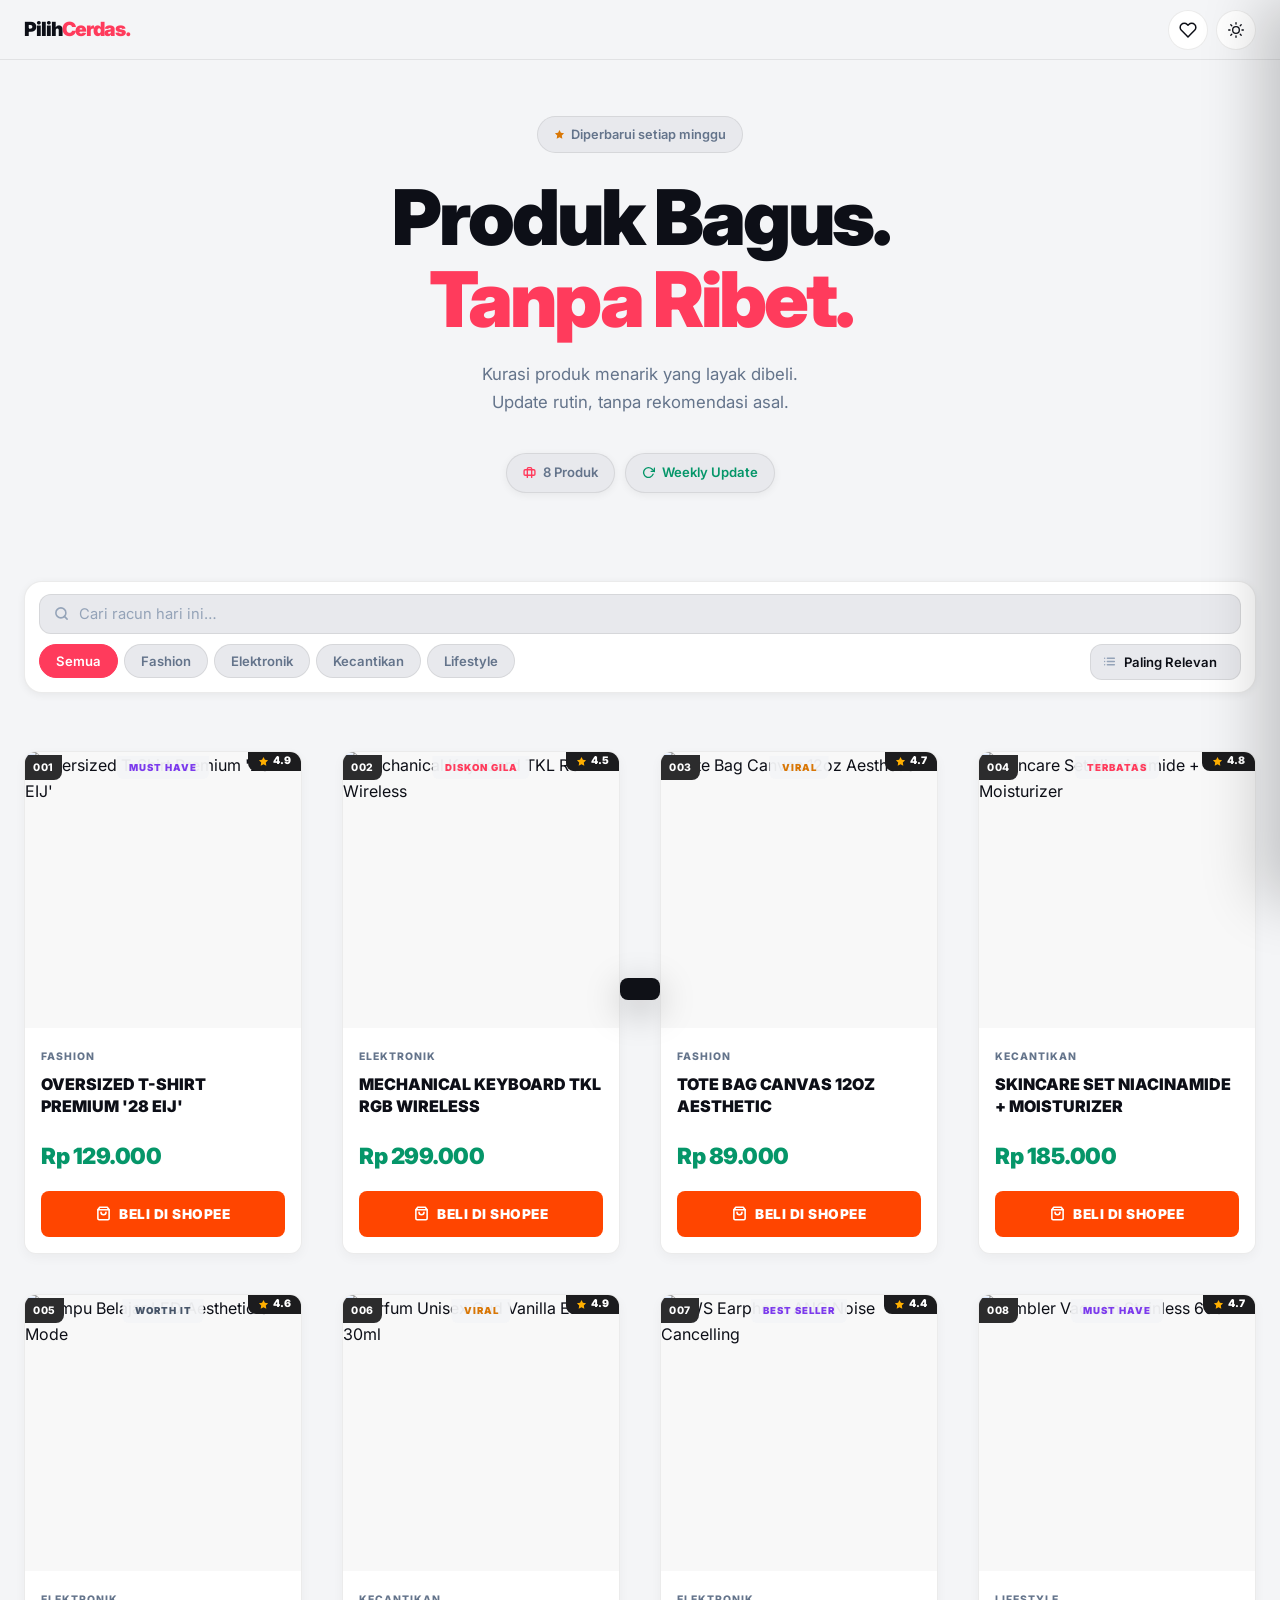
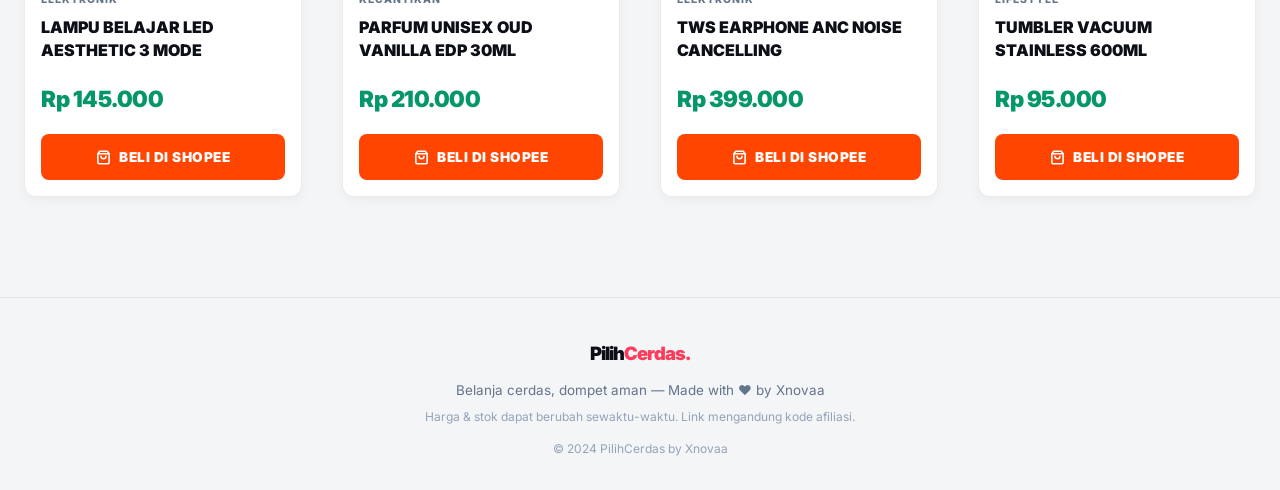
==== commit 20613d41: "Add files via upload" ====
--- a/index.html
+++ b/index.html
@@ -4,14 +4,14 @@
   <meta charset="UTF-8" />
   <meta name="viewport" content="width=device-width, initial-scale=1.0" />
   <title>PilihCerdas by Xnovaa – Curated Goodies</title>
-  <meta name="description" content="Kurasi produk viral & affordable kualitas terbaik. No endorse abal-abal." />
+  <meta name="description" content="Produk viral & affordable kualitas terbaik." />
   <link rel="icon" href="data:image/svg+xml,<svg xmlns='http://www.w3.org/2000/svg' viewBox='0 0 100 100'><text y='.9em' font-size='90'>🛒</text></svg>" />
 
   <!-- Open Graph / WhatsApp / IG preview -->
   <meta property="og:type"        content="website" />
   <meta property="og:url"         content="https://xnovaa.pages.dev/" />
   <meta property="og:title"       content="PilihCerdas by Xnovaa – Curated Goodies" />
-  <meta property="og:description" content="Rekomendasi barang viral & worth it hasil kurasi murni. No endorse abal-abal." />
+  <meta property="og:description" content="Rekomendasi barang viral & worth it." />
   <meta property="og:image"       content="https://xnovaa.pages.dev/og-image.jpg" />
   <meta name="twitter:card"       content="summary_large_image" />
 
@@ -24,18 +24,10 @@
 
   <link rel="preconnect" href="https://fonts.googleapis.com">
   <link rel="preconnect" href="https://fonts.gstatic.com" crossorigin>
-  <link href="https://fonts.googleapis.com/css2?family=Inter:wght@400;500;600;700&display=swap" rel="stylesheet">
+  <link href="https://fonts.googleapis.com/css2?family=Inter:wght@400;500;600;700;900&family=Outfit:wght@800&display=swap" rel="stylesheet">
   <link rel="stylesheet" href="style.css" />
 </head>
 <body>
-
-  <!-- ── Animated Mesh Background ─────── -->
-  <div class="mesh-bg" aria-hidden="true">
-    <div class="mesh-blob blob-1"></div>
-    <div class="mesh-blob blob-2"></div>
-    <div class="mesh-blob blob-3"></div>
-    <div class="mesh-noise"></div>
-  </div>
 
   <!-- ── Navigation ───────────────────── -->
   <nav class="glass-nav" role="navigation" id="main-nav">
--- a/style.css
+++ b/style.css
@@ -1,15 +1,15 @@
 /* ============================================================
-   PilihCerdas — style.css (Revamp)
-   Clean · Modern · Mobile-First · No Emoji Icons
+   PilihCerdas — style.css (Redesign — Solid & Bold)
+   Clean · Solid · Bold Typography · No Backdrop-filters
    ============================================================ */
 
 /* ── Design Tokens ───────────────────────────────────────── */
 :root {
-  --bg:              #f0f1f6;
-  --bg-2:            #e4e6ef;
-  --surface:         rgba(255, 255, 255, 0.65);
-  --surface-2:       rgba(255, 255, 255, 0.88);
-  --surface-hover:   rgba(255, 255, 255, 0.95);
+  --bg:              #F4F5F7;
+  --bg-2:            #E8E9ED;
+  --surface:         #FFFFFF;
+  --surface-2:       #FFFFFF;
+  --surface-hover:   #F0F1F3;
   --text:            #0d0f17;
   --text-dim:        #64748b;
   --text-faint:      #94a3b8;
@@ -23,11 +23,10 @@
   --violet:          #7c3aed;
   --violet-dim:      rgba(124, 58, 237, 0.12);
   --shopee-orange:   #ee4d2d;
-  --border:          rgba(0, 0, 0, 0.07);
+  --border:          rgba(0, 0, 0, 0.08);
   --border-2:        rgba(0, 0, 0, 0.11);
-  --shadow:          0 2px 16px rgba(0, 0, 0, 0.06);
-  --shadow-lg:       0 16px 48px rgba(0, 0, 0, 0.09);
-  --glass:           blur(12px) saturate(140%); /* was blur(20px) saturate(160%) */
+  --shadow:          0 2px 8px rgba(0, 0, 0, 0.06);
+  --shadow-lg:       0 12px 40px rgba(0, 0, 0, 0.09);
   --radius:          18px;
   --radius-sm:       12px;
   --radius-xs:       8px;
@@ -39,18 +38,18 @@
 }
 
 [data-theme="dark"] {
-  --bg:              #090a0f;
-  --bg-2:            #0e1018;
-  --surface:         rgba(16, 18, 28, 0.60);
-  --surface-2:       rgba(20, 22, 34, 0.90);
-  --surface-hover:   rgba(26, 29, 44, 0.95);
+  --bg:              #0B0C10;
+  --bg-2:            #131419;
+  --surface:         #141519;
+  --surface-2:       #1A1B22;
+  --surface-hover:   #1F2028;
   --text:            #edf0f7;
   --text-dim:        #94a3b8;
   --text-faint:      #64748b;
-  --border:          rgba(255, 255, 255, 0.07);
-  --border-2:        rgba(255, 255, 255, 0.11);
-  --shadow:          0 2px 16px rgba(0, 0, 0, 0.40);
-  --shadow-lg:       0 16px 48px rgba(0, 0, 0, 0.55);
+  --border:          rgba(255, 255, 255, 0.06);
+  --border-2:        rgba(255, 255, 255, 0.10);
+  --shadow:          0 2px 8px rgba(0, 0, 0, 0.40);
+  --shadow-lg:       0 12px 40px rgba(0, 0, 0, 0.55);
 }
 
 /* ── Reset ───────────────────────────────────────────────── */
@@ -58,97 +57,28 @@
 html { scroll-behavior: smooth; -webkit-tap-highlight-color: transparent; }
 
 body {
-  font-family: 'Inter', 'Poppins', system-ui, -apple-system, sans-serif;
+  font-family: 'Inter', system-ui, -apple-system, sans-serif;
   background: var(--bg);
   color: var(--text);
   overflow-x: hidden;
   min-height: 100vh;
+  line-height: 1.65;
   transition: background 0.4s ease, color 0.3s ease;
-}
-
-/* ── Animated Mesh Background ────────────────────────────── */
-.mesh-bg {
-  position: fixed;
-  inset: 0;
-  z-index: -2;
-  overflow: hidden;
-  pointer-events: none;
-}
-
-.mesh-blob {
-  position: absolute;
-  border-radius: 50%;
-  /* Reduced from 100px — biggest perf win */
-  filter: blur(60px);
-  will-change: transform;
-  transform: translateZ(0); /* force GPU layer */
-}
-
-.blob-1 {
-  width: 400px; height: 400px; /* was 600px */
-  background: radial-gradient(circle at 40% 40%, #ff3b5c 0%, transparent 65%);
-  top: -160px; left: -160px;
-  opacity: 0.18; /* was 0.22 */
-  animation: blob1drift 32s ease-in-out infinite alternate; /* slower = less repaints */
-}
-
-.blob-2 {
-  width: 480px; height: 480px; /* was 700px */
-  background: radial-gradient(circle at 60% 60%, #3730a3 0%, transparent 65%);
-  bottom: -200px; right: -180px;
-  opacity: 0.14; /* was 0.18 */
-  animation: blob2drift 40s ease-in-out infinite alternate;
-}
-
-.blob-3 {
-  width: 300px; height: 300px; /* was 420px */
-  background: radial-gradient(circle at 50% 50%, #d97706 0%, transparent 65%);
-  top: 40%; left: 48%;
-  opacity: 0.07; /* was 0.09 */
-  animation: blob3drift 28s ease-in-out infinite alternate;
-}
-
-/* Simplified keyframes — no scale, only translate (cheaper) */
-@keyframes blob1drift {
-  0%   { transform: translate(0px, 0px); }
-  100% { transform: translate(50px, 80px); }
-}
-@keyframes blob2drift {
-  0%   { transform: translate(0px, 0px); }
-  100% { transform: translate(-60px, -40px); }
-}
-@keyframes blob3drift {
-  0%   { transform: translate(-50%, -50%); }
-  100% { transform: translate(-44%, -56%); }
-}
-
-/* Mobile: disable blob animation entirely AND remove expensive blur */
-@media (max-width: 768px) {
-  .mesh-bg { display: none !important; } /* Complete removal for max perf */
-}
-
-/* Respect reduced motion preference */
-@media (prefers-reduced-motion: reduce) {
-  .mesh-blob { animation: none !important; }
-}
-
-.mesh-noise {
-  position: absolute;
-  inset: 0;
-  background-image: url("data:image/svg+xml,%3Csvg viewBox='0 0 256 256' xmlns='http://www.w3.org/2000/svg'%3E%3Cfilter id='n'%3E%3CfeTurbulence type='fractalNoise' baseFrequency='0.85' numOctaves='4' stitchTiles='stitch'/%3E%3C/filter%3E%3Crect width='100%25' height='100%25' filter='url(%23n)'/%3E%3C/svg%3E");
-  opacity: 0.025;
 }
 
 /* ── Navigation ──────────────────────────────────────────── */
 .glass-nav {
   position: fixed; top: 0; width: 100%;
   z-index: 200;
-  background: var(--surface);
-  backdrop-filter: var(--glass);
-  -webkit-backdrop-filter: var(--glass);
+  background: rgba(244, 245, 247, 0.95);
   border-bottom: 1px solid var(--border);
   transition: transform 0.35s var(--ease), box-shadow 0.35s ease;
   height: var(--nav-h);
+}
+
+[data-theme="dark"] .glass-nav {
+  background: rgba(11, 12, 16, 0.92);
+  border-bottom: 1px solid rgba(255, 255, 255, 0.08);
 }
 
 .glass-nav.nav-hidden {
@@ -167,9 +97,9 @@
 }
 
 .logo {
-  font-family: 'Bricolage Grotesque', sans-serif;
-  font-size: 1.22rem; font-weight: 800;
-  letter-spacing: -0.5px;
+  font-family: 'Inter', sans-serif;
+  font-size: 1.22rem; font-weight: 900;
+  letter-spacing: -1px;
 }
 .logo span { color: var(--accent); }
 
@@ -198,7 +128,7 @@
   display: flex; align-items: center; justify-content: center;
   padding: 0 3px;
   animation: popIn 0.3s var(--spring);
-  font-family: 'Plus Jakarta Sans', sans-serif;
+  font-family: 'Inter', sans-serif;
 }
 
 @keyframes popIn {
@@ -208,7 +138,7 @@
 
 /* ── Hero ────────────────────────────────────────────────── */
 .hero {
-  padding: calc(var(--nav-h) + 72px) 24px 56px;
+  padding: calc(var(--nav-h) + 56px) 24px 48px;
   text-align: center;
 }
 
@@ -218,35 +148,25 @@
   display: inline-flex; align-items: center; gap: 6px;
   padding: 7px 16px;
   border-radius: 50px;
-  background: var(--surface);
+  background: var(--bg-2);
   border: 1px solid var(--border);
   font-size: 0.80rem; font-weight: 600; color: var(--text-dim);
   margin-bottom: 24px;
-  backdrop-filter: var(--glass);
 }
 .badge-pill svg { color: var(--gold); flex-shrink: 0; }
 
 .hero h1 {
-  font-family: 'Bricolage Grotesque', sans-serif;
-  font-size: clamp(2.6rem, 6vw, 4.4rem);
-  font-weight: 800;
+  font-family: 'Inter', sans-serif;
+  font-size: clamp(2.8rem, 6vw, 4.8rem);
+  font-weight: 900;
   line-height: 1.06;
-  letter-spacing: -2px;
+  letter-spacing: -3px;
   margin-bottom: 20px;
 }
 
 .gradient-text {
-  background: linear-gradient(130deg, #ff3b5c 0%, #f59e0b 55%, #ff3b5c 100%);
-  background-size: 200% auto;
-  -webkit-background-clip: text;
-  -webkit-text-fill-color: transparent;
-  background-clip: text;
-  animation: textFlow 5s linear infinite;
-}
-
-@keyframes textFlow {
-  0%   { background-position: 0% center; }
-  100% { background-position: 200% center; }
+  color: var(--accent);
+  -webkit-text-fill-color: var(--accent);
 }
 
 .hero p {
@@ -266,9 +186,8 @@
   display: inline-flex; align-items: center; gap: 7px;
   padding: 8px 16px;
   border-radius: 50px;
-  background: var(--surface);
+  background: var(--bg-2);
   border: 1px solid var(--border);
-  backdrop-filter: var(--glass);
   font-size: 0.82rem; font-weight: 600; color: var(--text-dim);
   box-shadow: var(--shadow);
 }
@@ -276,8 +195,6 @@
 
 .hero-chip--green { color: var(--emerald); }
 .hero-chip--green svg { color: var(--emerald); }
-
-/* ── Trust Bar removed ───────────────────────────────────── */
 
 /* ── App Container ───────────────────────────────────────── */
 .app-container { max-width: 1280px; margin: 0 auto; padding: 40px 24px 100px; }
@@ -285,8 +202,6 @@
 /* ── Toolbar ─────────────────────────────────────────────── */
 .glass-panel {
   background: var(--surface);
-  backdrop-filter: var(--glass);
-  -webkit-backdrop-filter: var(--glass);
   border: 1px solid var(--border);
   border-radius: var(--radius);
   padding: 12px 14px;
@@ -294,6 +209,17 @@
   display: flex; flex-direction: column; gap: 10px;
   box-shadow: var(--shadow);
 }
+
+[data-theme="dark"] .glass-panel {
+  background: #141519;
+  border: 1px solid rgba(255, 255, 255, 0.07);
+}
+
+[data-theme="light"] .glass-panel {
+  background: #FFFFFF;
+  border: 1px solid rgba(0, 0, 0, 0.08);
+}
+
 .search-box {
   display: flex; align-items: center; gap: 10px;
   background: var(--bg-2);
@@ -358,7 +284,6 @@
 .pill.active {
   background: var(--accent); color: #fff;
   border-color: var(--accent);
-  box-shadow: 0 3px 12px var(--accent-glow);
 }
 
 /* Sort select */
@@ -404,7 +329,7 @@
 .skeleton-card {
   background: var(--surface);
   border: 1px solid var(--border);
-  border-radius: var(--radius);
+  border-radius: 12px;
   overflow: hidden;
 }
 
@@ -460,26 +385,37 @@
 
 /* ── Product Card ─────────────────────────────────────────── */
 .product-card {
-  background: #1F1F1F;
-  border: none;
-  border-radius: 16px;
+  background: #141519;
+  border: 1px solid rgba(255, 255, 255, 0.08);
+  border-radius: 12px;
   overflow: hidden;
   display: flex; flex-direction: column;
   height: 100%;
-  transition: box-shadow 0.28s ease, transform 0.28s var(--spring);
-  animation: cardReveal 0.4s ease both;
-  contain: layout style;
-  box-shadow: 0 4px 20px rgba(0,0,0,0.28);
+  transition: all 0.3s cubic-bezier(0.25, 0.8, 0.25, 1);
+  box-shadow: 0 4px 12px rgba(0, 0, 0, 0.3);
+  animation: cardReveal 0.45s cubic-bezier(0.25, 0.8, 0.25, 1) both;
+}
+
+[data-theme="light"] .product-card {
+  background: #fff;
+  border: 1px solid rgba(0, 0, 0, 0.08);
+  box-shadow: 0 4px 12px rgba(0, 0, 0, 0.04);
 }
 
 @keyframes cardReveal {
-  from { opacity: 0; transform: translateY(16px) scale(0.98); }
-  to   { opacity: 1; transform: translateY(0) scale(1); }
+  from { opacity: 0; transform: translateY(10px); }
+  to   { opacity: 1; transform: translateY(0); }
 }
 
 .product-card:hover {
-  transform: translateY(-6px) scale(1.015);
-  box-shadow: 0 22px 48px rgba(0,0,0,0.45);
+  transform: translateY(-5px);
+  box-shadow: 0 12px 30px rgba(0, 0, 0, 0.6);
+  border-color: rgba(255, 255, 255, 0.18);
+}
+
+[data-theme="light"] .product-card:hover {
+  box-shadow: 0 12px 30px rgba(0, 0, 0, 0.12);
+  border-color: rgba(0, 0, 0, 0.15);
 }
 
 .card-clickable-area {
@@ -489,39 +425,71 @@
   cursor: pointer;
 }
 
-/* Image wrapper — white background framing the product */
+/* Image wrapper */
 .card-img-wrap {
   position: relative;
   overflow: hidden;
   aspect-ratio: 1 / 1;
-  background: #fff;
-  border-radius: 16px 16px 0 0;
-  /* subtle inner shadow to separate frame from image */
-  box-shadow: inset 0 -2px 8px rgba(0,0,0,0.06);
-}
-
-/* Overlay row: label left, rating right — both pinned to top of image */
-.card-overlay-row {
+  background: #FFFFFF;
+}
+
+[data-theme="light"] .card-img-wrap {
+  background: #F8F8F8;
+}
+
+/* Absolute Badges */
+.card-badge-left {
   position: absolute;
-  top: 10px;
-  left: 10px;
-  right: 10px;
+  top: 0; left: 0; z-index: 2;
+}
+.card-badge-center {
+  position: absolute;
+  top: 0; left: 50%;
+  transform: translateX(-50%);
   z-index: 2;
-  display: flex;
-  align-items: center;
-  justify-content: space-between;
-  pointer-events: none;
-}
+}
+.card-badge-right {
+  position: absolute;
+  top: 0; right: 0; z-index: 2;
+}
+
+.code-badge {
+  background: #1C1C1E;
+  color: #FFFFFF;
+  font-size: 0.65rem;
+  font-weight: 900;
+  padding: 4px 10px;
+  border-radius: 0 0 8px 0;
+  display: inline-block;
+  letter-spacing: 0.5px;
+}
+
+.card-badge-center .badge {
+  background: rgba(244, 245, 247, 0.95);
+  border-radius: 0 0 6px 6px;
+  padding: 4px 12px;
+  font-size: 0.6rem;
+  letter-spacing: 1px;
+  text-transform: uppercase;
+  font-weight: 900;
+  border: none;
+}
+
+/* Force specific colors for center badge */
+.card-badge-center .badge-diskon   { color: #ff3b5c; }
+.card-badge-center .badge-viral    { color: #d97706; }
+.card-badge-center .badge-terbatas { color: #ff3b5c; }
+.card-badge-center .badge-must     { color: #7c3aed; }
+.card-badge-center .badge-new-item { color: #059669; }
+.card-badge-center .badge-worth    { color: #475569; }
 
 .card-rating-pill {
   display: flex;
   align-items: center;
   gap: 4px;
-  background: rgba(15, 15, 15, 0.72);
-  backdrop-filter: blur(8px);
-  -webkit-backdrop-filter: blur(8px);
-  border-radius: 50px;
-  padding: 3px 9px 3px 6px;
+  background: #1C1C1E;
+  border-radius: 0 0 0 8px;
+  padding: 4px 10px;
 }
 
 .card-rating-pill svg {
@@ -529,8 +497,8 @@
 }
 
 .card-rating-value {
-  font-size: 0.76rem;
-  font-weight: 700;
+  font-size: 0.65rem;
+  font-weight: 900;
   color: #fff;
   line-height: 1;
 }
@@ -538,143 +506,129 @@
 .card-img {
   width: 100%; height: 100%;
   object-fit: contain; display: block;
-  background: #fff;
+  background: #FFFFFF;
   transition: transform 0.5s ease, opacity 0.4s ease;
   opacity: 0;
-  padding: 8px;
-}
+  padding: 0;
+}
+[data-theme="light"] .card-img { background: #F8F8F8; }
 .card-img.loaded { opacity: 1; }
 .product-card:hover .card-img { transform: scale(1.05); }
 
 /* Info section below image */
 .card-info {
-  padding: 14px 16px 10px;
+  padding: 20px 16px 16px;
   display: flex;
   flex-direction: column;
   flex-grow: 1;
-  gap: 8px;
+  position: relative;
+}
+
+.card-category {
+  font-size: 0.65rem;
+  font-weight: 800;
+  text-transform: uppercase;
+  letter-spacing: 1px;
+  color: #64748b;
+  margin-bottom: 8px;
 }
 
 .product-title {
-  font-family: 'Inter', 'Poppins', sans-serif;
-  font-size: 0.88rem;
-  font-weight: 600;
-  line-height: 1.45;
-  color: #ffffff;
+  font-family: 'Inter', sans-serif;
+  font-size: 1rem;
+  font-weight: 900;
+  line-height: 1.4;
+  text-transform: uppercase;
+  color: var(--text);
   display: -webkit-box;
   -webkit-line-clamp: 2;
   line-clamp: 2;
   -webkit-box-orient: vertical;
   overflow: hidden;
-  flex-grow: 1;
+  margin-bottom: 20px; /* Push price down */
 }
 
 .product-price {
-  font-size: 1.15rem;
-  font-weight: 700;
-  color: #EE4D2D;
-  letter-spacing: -0.3px;
+  font-size: 1.4rem;
+  font-weight: 900;
+  color: #059669;
+  letter-spacing: -0.5px;
+  margin-top: auto;
 }
 
 /* Button wrapper */
 .card-btn-wrap {
-  padding: 0 14px 14px;
-}
-
-/* Wishlist is now handled mostly in modal, but we keep the button styles for re-use */
-.card-wishlist-btn {
-  background: rgba(9, 10, 15, 0.55);
-  backdrop-filter: blur(10px);
-  border: none; border-radius: 50%;
-  width: 36px; height: 36px;
-  display: flex; align-items: center; justify-content: center;
-  cursor: pointer;
-  transition: transform 0.2s var(--spring), background 0.2s;
-  z-index: 3;
-  color: rgba(255,255,255,0.85);
-  pointer-events: auto;
-}
-.card-wishlist-btn:hover { transform: scale(1.22); }
-.card-wishlist-btn.active {
-  background: var(--accent);
-  color: #fff;
-}
-
-/* Card body */
-.card-content {
-  padding: 16px;
-  display: flex; flex-direction: column;
-  flex: 1; gap: 9px;
-}
-
-.card-header {
-  display: flex; justify-content: space-between; align-items: flex-start;
-}
-
-/* ── Badge System ─────────────────────────────────────────── */
-.badge {
-  font-size: 0.67rem; font-weight: 700;
-  text-transform: uppercase; letter-spacing: 0.5px;
-  padding: 3px 9px; border-radius: 5px;
-  display: inline-block;
-}
-
-.badge-diskon   { background: var(--accent-dim); color: var(--accent); }
-.badge-viral    {
-  background: var(--gold-dim); color: var(--gold);
-  animation: pulseGold 2.8s ease infinite;
-}
-.badge-terbatas {
-  background: var(--accent-dim); color: var(--accent);
-  animation: pulseRed 1.9s ease infinite;
-}
-.badge-must     { background: var(--violet-dim); color: var(--violet); }
-.badge-new-item { background: var(--emerald-dim); color: var(--emerald); }
-.badge-worth    { background: var(--border-2); color: var(--text-dim); }
-
-@keyframes pulseGold {
-  0%, 100% { box-shadow: 0 0 0 0   rgba(217,119,6,0.0); }
-  50%       { box-shadow: 0 0 0 4px rgba(217,119,6,0.20); }
-}
-@keyframes pulseRed {
-  0%, 100% { box-shadow: 0 0 0 0   rgba(255,59,92,0.0); }
-  50%       { box-shadow: 0 0 0 5px rgba(255,59,92,0.20); }
-}
-
-/* Rating */
-.card-rating {
-  font-size: 0.78rem; font-weight: 700;
-  color: var(--gold);
-  display: flex; align-items: center; gap: 3px;
-}
-
-/* Shopee Button — gradient, premium */
+  padding: 0 16px 16px;
+  border-top: none;
+}
+
+[data-theme="light"] .card-btn-wrap {
+  border-top: none;
+}
+
+/* Shopee Button */
 .btn-shopee {
   display: flex;
   align-items: center;
   justify-content: center;
   gap: 8px;
   width: 100%;
-  padding: 13px 16px;
-  border-radius: 10px;
+  padding: 12px 14px;
+  border-radius: 8px;
   border: none;
-  background: linear-gradient(135deg, #EE4D2D 0%, #c0392b 100%);
+  background: #FF4500;
   color: #fff;
-  font-family: 'Inter', 'Poppins', sans-serif;
-  font-weight: 700;
-  font-size: 0.92rem;
+  font-family: 'Inter', sans-serif;
+  font-weight: 900;
+  font-size: 0.85rem;
+  letter-spacing: 0.5px;
   text-decoration: none;
   cursor: pointer;
-  transition: background 0.22s ease, box-shadow 0.22s ease, filter 0.22s ease, transform 0.18s ease;
+  transition: opacity 0.2s ease, transform 0.2s ease;
   white-space: nowrap;
-  box-shadow: 0 4px 16px rgba(238, 77, 45, 0.30);
-}
-.btn-shopee:hover {
-  filter: brightness(0.88);
-  box-shadow: 0 6px 22px rgba(238,77,45,0.42);
-  transform: translateY(-1px);
-}
-.btn-shopee:active { transform: scale(0.97); filter: brightness(0.80); }
+}
+.btn-shopee:hover { opacity: 0.9; transform: scale(0.98); }
+.btn-shopee:active { transform: scale(0.95); }
+
+/* Wishlist button (Modal use) */
+.card-wishlist-btn {
+  background: rgba(9, 10, 15, 0.60);
+  border: none; border-radius: 50%;
+  width: 36px; height: 36px;
+  display: flex; align-items: center; justify-content: center;
+  cursor: pointer;
+  transition: transform 0.2s cubic-bezier(0.34, 1.56, 0.64, 1), background 0.2s;
+  z-index: 3;
+  color: rgba(255,255,255,0.85);
+  pointer-events: auto;
+}
+.card-wishlist-btn:hover { transform: scale(1.22); }
+.card-wishlist-btn.active {
+  background: var(--accent);
+  color: #fff;
+}
+
+/* ── Badge System ─────────────────────────────────────────── */
+.badge {
+  font-size: 0.65rem; font-weight: 700;
+  text-transform: uppercase; letter-spacing: 0.8px;
+  padding: 3px 8px; border-radius: 4px;
+  display: inline-block;
+}
+
+.badge-diskon   { background: var(--accent-dim); color: var(--accent); }
+.badge-viral    { background: var(--gold-dim); color: var(--gold); }
+.badge-terbatas { background: var(--accent-dim); color: var(--accent); }
+.badge-must     { background: var(--violet-dim); color: var(--violet); }
+.badge-new-item { background: var(--emerald-dim); color: var(--emerald); }
+.badge-worth    { background: var(--border-2); color: var(--text-dim); }
+
+/* Rating */
+.card-rating {
+  font-size: 0.78rem; font-weight: 700;
+  color: var(--gold);
+  display: flex; align-items: center; gap: 3px;
+}
 
 .btn {
   padding: 10px 12px;
@@ -713,13 +667,12 @@
 .btn-load-more {
   display: flex; align-items: center; gap: 10px;
   padding: 13px 32px;
-  border-radius: 12px;
+  border-radius: 8px;
   border: 1px solid var(--border);
   background: var(--surface);
   color: var(--text);
   font-family: inherit; font-size: 0.92rem; font-weight: 700;
   cursor: pointer;
-  backdrop-filter: var(--glass);
   transition: all 0.25s var(--ease);
   box-shadow: var(--shadow);
 }
@@ -748,18 +701,16 @@
 
 .detail-modal-overlay {
   position: absolute; inset: 0;
-  background: rgba(0, 0, 0, 0.6);
-  backdrop-filter: blur(8px);
+  background: rgba(0, 0, 0, 0.65);
   cursor: pointer;
 }
 
 .detail-modal-container {
   position: relative; z-index: 1;
-  width: 100%; max-width: 500px;
-  background: var(--surface-2);
-  backdrop-filter: var(--glass);
-  border: 1px solid var(--border);
-  border-radius: var(--radius);
+  width: 100%; max-width: 580px;
+  background: #141519;
+  border: 1px solid rgba(255, 255, 255, 0.09);
+  border-radius: 14px;
   display: flex; flex-direction: column;
   transform: translateY(40px) scale(0.95);
   transition: transform 0.4s var(--spring);
@@ -767,6 +718,12 @@
   overflow: hidden;
   max-height: 90vh;
 }
+
+[data-theme="light"] .detail-modal-container {
+  background: #FFFFFF;
+  border: 1px solid rgba(0, 0, 0, 0.09);
+}
+
 .detail-modal.open .detail-modal-container { transform: translateY(0) scale(1); }
 
 .detail-modal-close {
@@ -776,7 +733,7 @@
   color: #fff; cursor: pointer;
   display: flex; align-items: center; justify-content: center;
   transition: transform 0.2s var(--spring), background 0.2s;
-  z-index: 10; backdrop-filter: blur(4px);
+  z-index: 10;
 }
 .detail-modal-close:hover { transform: scale(1.1); background: var(--accent); }
 
@@ -785,13 +742,13 @@
 }
 
 .dm-image-wrap {
-  position: relative; width: 100%; aspect-ratio: 4 / 3; background: var(--bg-2);
+  position: relative; width: 100%; aspect-ratio: 1 / 1; background: var(--bg-2);
 }
 .dm-image { width: 100%; height: 100%; object-fit: cover; display: block; }
 
 .dm-zoom-btn {
   position: absolute; bottom: 14px; left: 14px;
-  background: rgba(0,0,0,0.5); backdrop-filter: blur(8px);
+  background: rgba(0,0,0,0.5);
   border: none; border-radius: 50%; width: 38px; height: 38px;
   color: #fff; display: flex; align-items: center; justify-content: center;
   cursor: pointer; transition: transform 0.2s var(--spring), background 0.2s;
@@ -801,40 +758,50 @@
 
 .dm-wishlist-btn { position: absolute; bottom: 14px; right: 14px; top: auto; }
 
-.dm-info { padding: 20px 24px 24px; display: flex; flex-direction: column; gap: 10px; }
-.dm-header { display: flex; justify-content: space-between; align-items: center; margin-bottom: 2px; }
-.dm-title { font-family: 'Bricolage Grotesque', sans-serif; font-size: 1.25rem; font-weight: 800; line-height: 1.3; color: var(--text); }
-.dm-desc { font-size: 0.88rem; color: var(--text-dim); line-height: 1.6; margin-bottom: 4px; }
+.dm-info { padding: 24px; display: flex; flex-direction: column; gap: 12px; }
+.dm-header { display: flex; justify-content: space-between; align-items: center; margin-bottom: 4px; }
+.dm-title { font-family: 'Inter', sans-serif; font-size: 1.4rem; font-weight: 900; line-height: 1.35; color: var(--text); margin-top: 4px; }
+.dm-desc { font-size: 0.9rem; color: var(--text-faint); line-height: 1.6; margin-bottom: 8px; }
+
 /* ── Testimonial Card ─────────────────────────────────────── */
 .testimonial-card {
   position: relative;
-  background-color: #2c2c2c;
+  background-color: #1A1B22;
   border-radius: 12px;
-  padding: 22px 24px;
-  margin: 12px 0 16px;
-  box-shadow: inset 0 2px 5px rgba(0,0,0,0.5), 0 4px 15px rgba(0,0,0,0.3);
+  padding: 16px 20px;
+  margin: 4px 0 16px;
+  border: 1px solid rgba(255, 255, 255, 0.05);
+}
+
+[data-theme="light"] .testimonial-card {
+  background-color: #F0F1F3;
+  border: 1px solid rgba(0, 0, 0, 0.05);
+}
+
+.testi-content {
+  display: flex; align-items: flex-start; gap: 16px;
+}
+.testi-left {
+  display: flex; flex-direction: column; align-items: center; gap: 12px;
 }
 .quote-icon {
-  position: absolute; color: #ff3366; opacity: 0.85;
-}
-.quote-left { top: 12px; left: 16px; }
-.quote-right { bottom: 12px; right: 16px; }
-.testi-content {
-  display: flex; align-items: flex-start; gap: 14px;
-  position: relative; z-index: 2;
-  margin: 4px 12px;
+  color: #ff3366; opacity: 0.9; flex-shrink: 0;
 }
 .testi-avatar {
-  background: rgba(255, 51, 102, 0.15); color: #ff3366;
-  border-radius: 50%; width: 40px; height: 40px;
-  display: flex; align-items: center; justify-content: center;
-  flex-shrink: 0; margin-top: 2px;
+  background: rgba(255, 51, 102, 0.2); color: #ff3366;
+  border-radius: 50%; width: 34px; height: 34px;
+  display: flex; align-items: center; justify-content: center;
+  flex-shrink: 0;
+}
+.testi-right {
+  flex: 1;
 }
 .testi-text {
-  color: #f8f8f8; font-size: 0.92rem; line-height: 1.65;
-  font-family: 'Inter', 'Poppins', sans-serif; font-style: italic;
+  color: var(--text); font-size: 0.95rem; line-height: 1.6;
+  font-weight: 500;
   margin: 0;
 }
+
 .dm-price-action-wrap {
   display: flex; flex-direction: column; gap: 14px;
   margin-top: 8px; padding-top: 18px; border-top: 1px solid var(--border);
@@ -854,8 +821,7 @@
 
 .lightbox-overlay {
   position: absolute; inset: 0;
-  background: rgba(4, 5, 10, 0.90);
-  backdrop-filter: blur(14px);
+  background: rgba(4, 5, 10, 0.92);
   cursor: pointer;
 }
 
@@ -884,7 +850,7 @@
 
 .lightbox-image {
   max-width: 90vw; max-height: 80vh;
-  object-fit: contain; border-radius: var(--radius);
+  object-fit: contain; border-radius: 14px;
   box-shadow: 0 28px 70px rgba(0,0,0,0.5);
   display: block;
 }
@@ -908,7 +874,6 @@
 .wishlist-overlay {
   position: absolute; inset: 0;
   background: rgba(0,0,0,0.5);
-  backdrop-filter: blur(5px);
   opacity: 0; transition: opacity 0.3s ease;
   cursor: pointer;
 }
@@ -918,7 +883,6 @@
   position: relative; z-index: 1;
   width: min(380px, 100vw); height: 100%;
   background: var(--surface-2);
-  backdrop-filter: var(--glass);
   border-left: 1px solid var(--border);
   display: flex; flex-direction: column;
   transform: translateX(100%);
@@ -934,7 +898,7 @@
   flex-shrink: 0;
 }
 .wishlist-header h2 {
-  font-family: 'Bricolage Grotesque', sans-serif;
+  font-family: 'Inter', sans-serif;
   font-size: 1.05rem; font-weight: 800;
   display: flex; align-items: center; gap: 8px;
   color: var(--accent);
@@ -1003,7 +967,7 @@
   position: fixed; bottom: -100px; left: 50%;
   transform: translateX(-50%);
   background: #0f1117; color: #fff;
-  padding: 11px 20px; border-radius: 50px;
+  padding: 11px 20px; border-radius: 8px;
   font-weight: 600; font-size: 0.84rem;
   box-shadow: 0 10px 36px rgba(0,0,0,0.28);
   transition: bottom 0.4s var(--spring);
@@ -1026,7 +990,6 @@
   cursor: pointer;
   display: flex; align-items: center; justify-content: center;
   box-shadow: var(--shadow-lg);
-  backdrop-filter: var(--glass);
   transition: opacity 0.3s ease, transform 0.3s var(--spring), bottom 0.3s ease;
 }
 .back-to-top:hover { transform: translateY(-3px) scale(1.08); }
@@ -1045,8 +1008,9 @@
 }
 
 .footer-logo {
-  font-family: 'Bricolage Grotesque', sans-serif;
-  font-size: 1.15rem; font-weight: 800;
+  font-family: 'Inter', sans-serif;
+  font-size: 1.15rem; font-weight: 900;
+  letter-spacing: -1px;
   margin-bottom: 4px;
 }
 .footer-logo span { color: var(--accent); }
@@ -1081,57 +1045,15 @@
 
   .wishlist-drawer { width: 100vw; }
 
-  /* ── PERFORMANCE: strip ALL backdrop-filters on mobile ── */
-  .glass-nav,
-  .glass-panel,
-  .badge-pill,
-  .hero-chip,
-  .wishlist-drawer,
-  .btn-load-more,
-  .back-to-top,
-  .detail-modal-container,
-  .detail-modal-overlay,
-  .card-rating-pill {
-    backdrop-filter: none !important;
-    -webkit-backdrop-filter: none !important;
-  }
-
-  /* Solid fallback backgrounds so it still looks good without blur */
-  [data-theme="dark"] .glass-nav      { background: rgba(16, 18, 28, 1); border-bottom: 1px solid #222; }
-  [data-theme="dark"] .glass-panel    { background: rgba(16, 18, 28, 1); }
-  [data-theme="dark"] .badge-pill     { background: rgba(16, 18, 28, 1); }
-  [data-theme="dark"] .hero-chip      { background: rgba(16, 18, 28, 1); }
-  [data-theme="dark"] .wishlist-drawer{ background: #0e1018; }
-  [data-theme="dark"] .detail-modal-container { background: #1a1c29; }
-  [data-theme="dark"] .card-rating-pill { background: rgba(15, 15, 15, 0.95); }
-  
-  [data-theme="light"] .glass-nav     { background: rgba(255, 255, 255, 1); box-shadow: 0 4px 12px rgba(0,0,0,0.05); }
-  [data-theme="light"] .glass-panel   { background: rgba(255, 255, 255, 1); box-shadow: 0 2px 8px rgba(0,0,0,0.04); }
-  [data-theme="light"] .badge-pill    { background: rgba(255, 255, 255, 1); }
-  [data-theme="light"] .hero-chip     { background: rgba(255, 255, 255, 1); }
-  [data-theme="light"] .detail-modal-container { background: #ffffff; }
-  [data-theme="light"] .card-rating-pill { background: rgba(15, 15, 15, 0.85); }
-
-
   /* ── PERFORMANCE: disable hover effects on touch devices ── */
   .product-card:hover {
     transform: none;
-    box-shadow: 0 4px 20px rgba(0,0,0,0.28);
+    box-shadow: 0 4px 12px rgba(0, 0, 0, 0.3);
+  }
+  [data-theme="light"] .product-card:hover {
+    box-shadow: 0 4px 12px rgba(0, 0, 0, 0.04);
   }
   .product-card:hover .card-img { transform: none; }
-
-  /* ── PERFORMANCE: stop badge pulse animations on mobile ── */
-  .badge-viral,
-  .badge-terbatas {
-    animation: none !important;
-    box-shadow: none !important;
-  }
-
-  /* ── PERFORMANCE: stop gradient text animation on mobile ── */
-  .gradient-text {
-    animation: none !important;
-    background-position: 0% center;
-  }
 }
 
 @media (max-width: 480px) {
@@ -1147,7 +1069,7 @@
 
   .detail-modal-container {
     height: auto; max-height: calc(100vh - 40px);
-    border-radius: var(--radius) var(--radius) 0 0;
+    border-radius: 14px 14px 0 0;
     margin-top: auto;
     transform: translateY(100%) scale(1);
     border-bottom: none;
@@ -1155,3 +1077,15 @@
   .detail-modal { padding: 40px 0 0 0; align-items: flex-end; }
   .detail-modal.open .detail-modal-container { transform: translateY(0) scale(1); }
 }
+
+/* ── Product Code Badge ───────────────────────────────────── */
+.code-badge {
+  background: #2C2C2D;
+  color: #fff;
+  font-size: 0.65rem;
+  font-weight: 800;
+  padding: 4px 8px;
+  border-radius: 0 0 8px 0;
+  border: none;
+  display: inline-block;
+}
